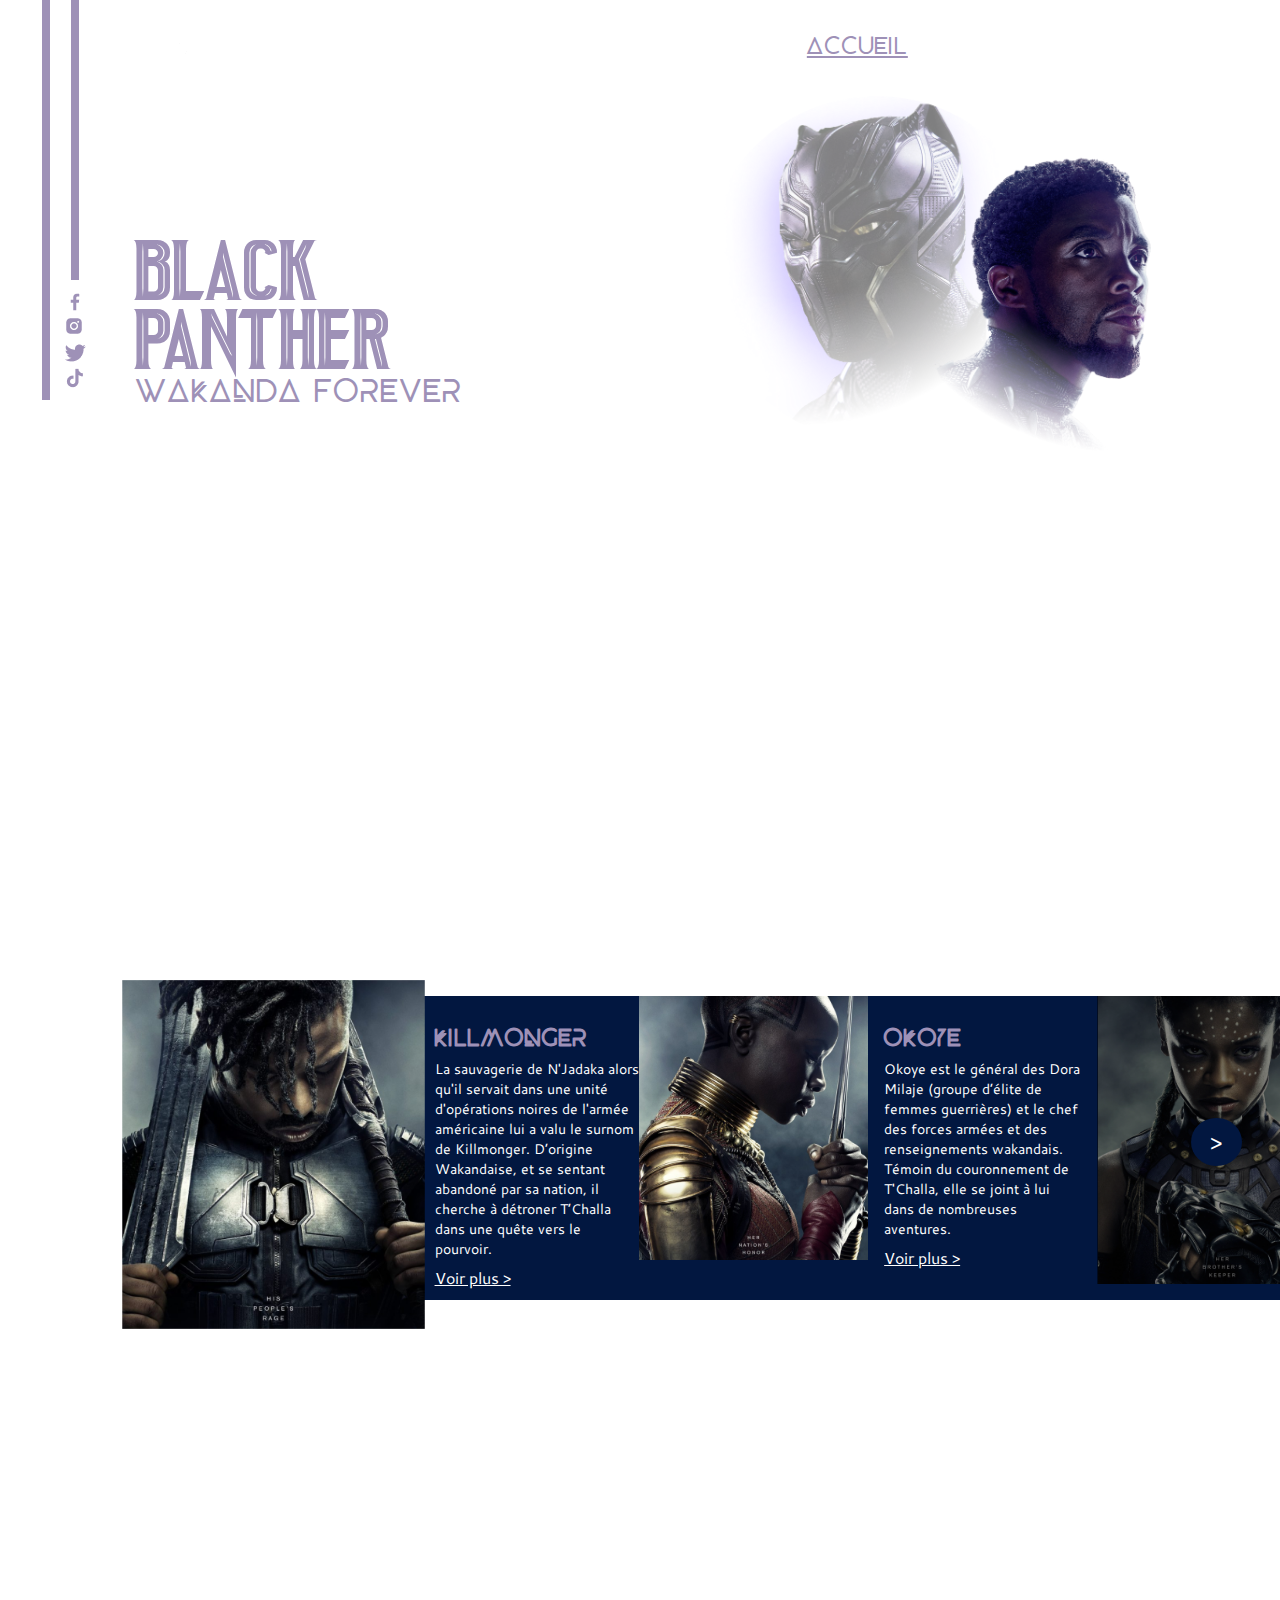
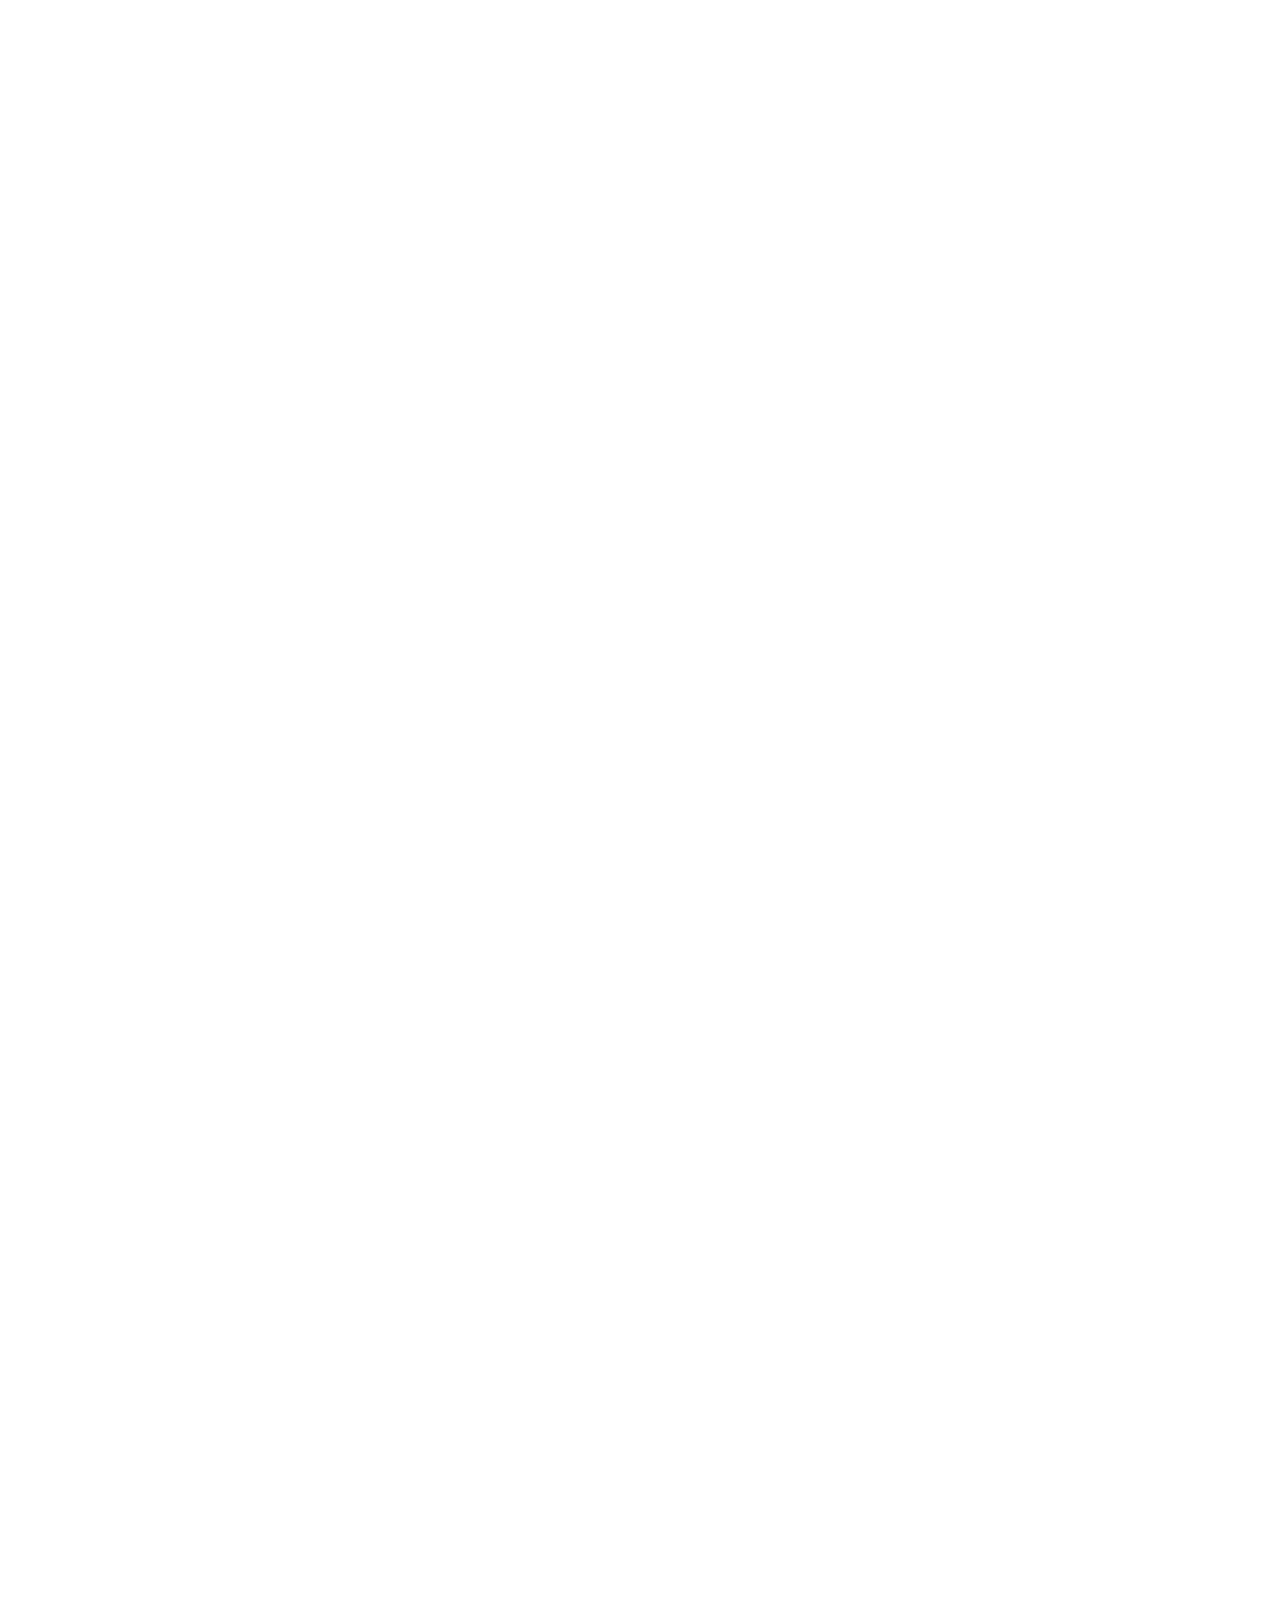
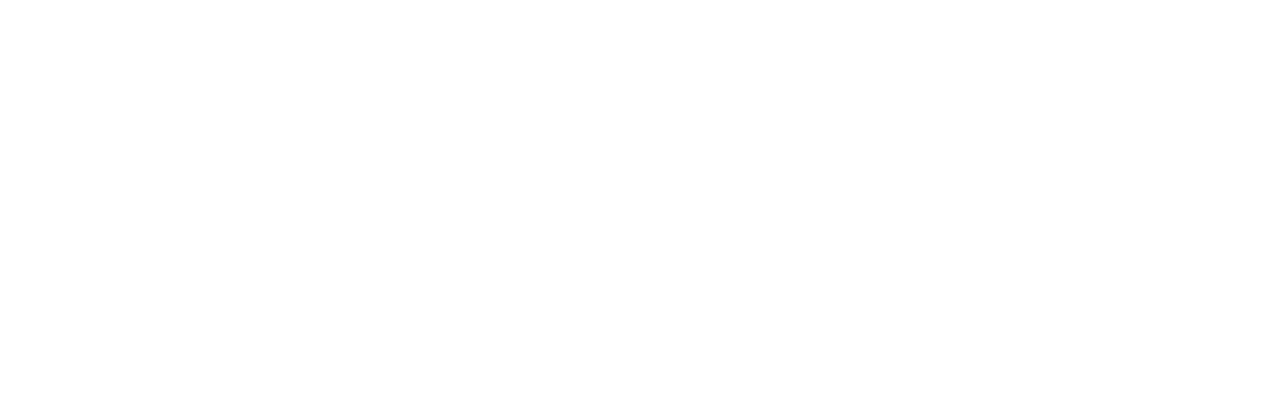
==== index.html @ 3876c9a0 "I have finished the slide hero no responsive" ====
<!DOCTYPE html>
<html lang="fr">
<head>
    <meta charset="UTF-8">
    <meta http-equiv="X-UA-Compatible" content="IE=edge">
    <meta name="viewport" content="width=device-width, initial-scale=1.0">
    <link rel="stylesheet" href="./Styles/index.css">
    <title>Black Phanther</title>
</head>
<body>
    <section class="hero-panther">
        <section class="hero-page">
            <aside class="icons">
                <div class="line-one"></div>
                <div class="line-two">
                    <div class="above"></div>
                    <div class="below">
                        <img src="./IllustrationLogosAcceuil/Logos/icon_facebook.png" alt="icon_facebook">
                        <img src="./IllustrationLogosAcceuil/Logos/icon_instagram.png" alt="icon_instagram">
                        <img src="./IllustrationLogosAcceuil/Logos/icon_twitter.png" alt="icon_twitter">
                        <img src="./IllustrationLogosAcceuil/Logos/icon_tiktok.png" alt="icon_tiktok">
                    </div>
                </div>
            </aside>
            <nav>
                <div class="logos">
                    <img src="./IllustrationLogosAcceuil/Logos/footer2.png" alt="logos">
                </div>
                <div class="liens">
                    <ul>
                        <li><h2><a href="#">Accueil</a></h2></li>
                        <li><h2><a href="#">Wakanda</a></h2></li>
                        <li><h2><a href="#">Enigme</a></h2></li>
                    </ul>
                </div>
            </nav>
            <section class="hero">
                <article>
                    <h1>BLACK PANTHER</h1>
                    <h2>WAKANDA FOREVER</h2>
                    <p>
                        En plus d'être un film qui fait la part belle aux héroïnes, Black Panther rend 
                        hommage aux cultures africaine et afro américaine. On y évoque le 
                        racisme, la colonisation et les violences contre les afro américains. 
                        Ce film marque tout une génération, c’est 100% africain et c’est parfait .
                    </p>
                    <a href="#">Voir plus ></a>
                </article>
                <div class="pic-hero">
                    <img src="./IllustrationLogosAcceuil/Illustration/Pantherhome1..png" alt="Panther">
                </div>
            </section>
        </section>
        <section class="slide-hero">
            <div class="wakanda-hero">
                <div class="one">
                    <img src="./IllustrationLogosAcceuil/Illustration/Pantherhome2.png" alt="Pantherhome2">
                </div>
                <div class="two">
                    <article>
                        <h2>KILLMONGER</h2>
                        <p>
                            La sauvagerie de N'Jadaka alors qu'il servait dans une 
                            unité d'opérations noires de l'armée américaine lui a 
                            valu le surnom de Killmonger. D’origine Wakandaise, 
                            et se sentant abandoné par sa nation, il cherche à 
                            détroner T’Challa dans une quête vers le pourvoir.
                        </p>
                        <a href="#">Voir plus ></a>
                    </article>
                </div>
                <div class="three">
                    <img src="./IllustrationLogosAcceuil/Illustration/Pantherhome3.png" alt="Pantherhome3">
                </div>
                <div class="four">
                    <article>
                        <h2>OKOYE</h2>
                        <p>
                            Okoye est le général des Dora Milaje (groupe d’élite 
                            de femmes guerrières) et le chef des forces armées et 
                            des renseignements wakandais. Témoin du 
                            couronnement de T'Challa, elle se joint à lui dans de 
                            nombreuses aventures.
                        </p>
                        <a href="#">Voir plus ></a>
                </div>
                <div class="five">
                    <img src="./IllustrationLogosAcceuil/Illustration/Pantherhome4.png" alt="Pantherhome4">
                </div>
            </div>
            <button type="button"> > </button>
        </section>
    </section>
</body>
</html>
---- Styles/index.css ----
@charset "UTF-8";
@import url("https://fonts.googleapis.com/css2?family=Cantarell&display=swap");
/*Les Codes couleurs*/
/*Les Fonts*/
/*l' ajout des fonts télécharger*/
@font-face {
  font-family: Panthera;
  src: url(../IllustrationLogosAcceuil/Fonts/PantheraRegular-MVZ9J.ttf);
  font-weight: 400;
}
@font-face {
  font-family: BEYNO;
  src: url(../IllustrationLogosAcceuil/Fonts/BEYNO.otf);
  font-weight: 400;
}
@font-face {
  font-family: Wakanda;
  src: url(../IllustrationLogosAcceuil/Fonts/WakandaForever-Regular.ttf);
  font-weight: 400;
}
/*Les codes en géneral*/
* {
  box-sizing: border-box;
  margin: 0;
  padding: 0;
}

.hero-panther {
  width: 100%;
  height: 400vh;
  background: url(../IllustrationLogosAcceuil/Logos/arrière_plan.png) no-repeat center center/cover;
}

.hero-page {
  position: relative;
}

/*aside styles*/
.hero-page .icons {
  width: 100px;
  height: 400px;
  display: flex;
  justify-content: flex-end;
  position: fixed;
  top: 0%;
  left: 0%;
}

.hero-page .icons .line-one {
  width: 8px;
  height: inherit;
  background-color: #9E91B7;
}

.hero-page .icons .line-two {
  width: 50px;
  height: inherit;
  display: flex;
  flex-direction: column;
  justify-content: center;
  align-items: center;
}

.hero-page .icons .line-two .above {
  height: 280px;
  width: 8px;
  background-color: #9E91B7;
}

.hero-page .icons .line-two .below {
  height: 120px;
  display: flex;
  flex-direction: column;
  justify-content: center;
}

.hero-page .icons .line-two .below img {
  margin: 0.1em 0;
}

/*nav styles*/
nav {
  display: flex;
  width: 100%;
  height: 6rem;
  justify-content: space-between;
}

nav .logos {
  width: 12%;
  height: inherit;
  margin: 0 140px;
  display: flex;
  place-items: center;
}

nav .liens {
  width: 30%;
  height: inherit;
  margin: 0 100px;
}

nav .liens ul {
  display: flex;
  align-items: center;
  justify-content: space-around;
  list-style: none;
  width: 100%;
  height: inherit;
}

nav .liens ul li:nth-child(1) h2 a {
  text-decoration: underline;
  color: #9E91B7;
}

nav .liens ul li h2 {
  font-family: BEYNO;
  font-size: 24px;
  font-weight: 400;
}

nav .liens ul li h2 a {
  text-decoration: none;
  color: #FFFFFF;
}

/*Hero styles*/
.hero {
  width: 100%;
  height: 100vh;
  display: grid;
  grid-template-columns: 55% 45%;
}

.hero article {
  padding: 9em 8.5em;
}

.hero article h1 {
  color: #9E91B7;
  font-family: Panthera;
  font-weight: 400;
  font-size: 60px;
}

.hero article h2 {
  color: #9E91B7;
  font-family: BEYNO;
  font-weight: 400;
  font-size: 32px;
}

.hero article p {
  color: #FFFFFF;
  font-family: "Cantarell", sans-serif;
  font-weight: 400;
  font-size: 16px;
  margin: 1.2em 0;
}

.hero article a {
  color: #FFFFFF;
  font-family: "Cantarell", sans-serif;
  font-weight: 400;
  font-size: 16px;
}

.hero .pic-hero img {
  max-inline-size: 100%;
  block-size: auto;
}

/*Slide styles*/
.slide-hero {
  width: 100%;
  height: 19rem;
  padding-left: 8.5em;
  position: relative;
}

.slide-hero button {
  width: 2.1em;
  height: 2em;
  z-index: 99;
  position: absolute;
  border-radius: 50%;
  border: none;
  background-color: #021740;
  color: #FFFFFF;
  font-family: "Cantarell", sans-serif;
  font-size: 24px;
  cursor: pointer;
  top: 40%;
  right: 3%;
}

.slide-hero .wakanda-hero {
  width: 100%;
  height: inherit;
  display: grid;
  grid-template-columns: 24% 20% 20% 20% 16%;
  background-color: #021740;
}

.slide-hero .wakanda-hero .one {
  width: 100%;
  height: inherit;
}

.slide-hero .wakanda-hero .one img {
  max-inline-size: 100%;
  block-size: auto;
  transform: scale(1.1);
}

.slide-hero .wakanda-hero .two {
  width: 100%;
  height: inherit;
}

.slide-hero .wakanda-hero .two article {
  padding-left: 1.5em;
  padding-top: 2em;
}

.slide-hero .wakanda-hero .two article h2 {
  color: #9E91B7;
  font-family: BEYNO;
}

.slide-hero .wakanda-hero .two article p {
  color: #FFFFFF;
  font-family: "Cantarell", sans-serif;
  font-size: 14px;
  margin: 0.5em 0;
}

.slide-hero .wakanda-hero .two article a {
  color: #FFFFFF;
  font-family: "Cantarell", sans-serif;
}

.slide-hero .wakanda-hero .three {
  width: 100%;
  height: inherit;
}

.slide-hero .wakanda-hero .three img {
  max-inline-size: 100%;
  block-size: auto;
}

.slide-hero .wakanda-hero .four {
  width: 100%;
  height: inherit;
}

.slide-hero .wakanda-hero .four article {
  padding: 2em 1em;
}

.slide-hero .wakanda-hero .four article h2 {
  color: #9E91B7;
  font-family: BEYNO;
}

.slide-hero .wakanda-hero .four article p {
  color: #FFFFFF;
  font-family: "Cantarell", sans-serif;
  font-size: 14px;
  margin: 0.5em 0;
}

.slide-hero .wakanda-hero .four article a {
  color: #FFFFFF;
  font-family: "Cantarell", sans-serif;
}

.slide-hero .wakanda-hero .five {
  width: 100%;
  height: inherit;
}

.slide-hero .wakanda-hero .five img {
  max-inline-size: 100%;
  block-size: auto;
}

/*responsive*/
@media screen and (max-width: 768px) {
  nav {
    flex-direction: column;
    height: 28rem;
    justify-content: center;
    align-items: center;
  }
  nav .logos {
    margin: 0;
  }
  nav .liens {
    margin: 0;
  }
  nav .liens ul {
    flex-direction: column;
    height: 12rem;
  }
  .hero {
    display: flex;
    flex-direction: column-reverse;
    height: 130vh;
  }
  .hero-panther {
    height: 400vh;
  }
  .hero article {
    padding: 6em;
  }
  .hero article h1 {
    font-size: 32px;
  }
  .hero article h2 {
    font-size: 24px;
  }
  .hero article p {
    font-size: 14px;
  }
  .hero article a {
    font-size: 14px;
  }
}

/*# sourceMappingURL=index.css.map */
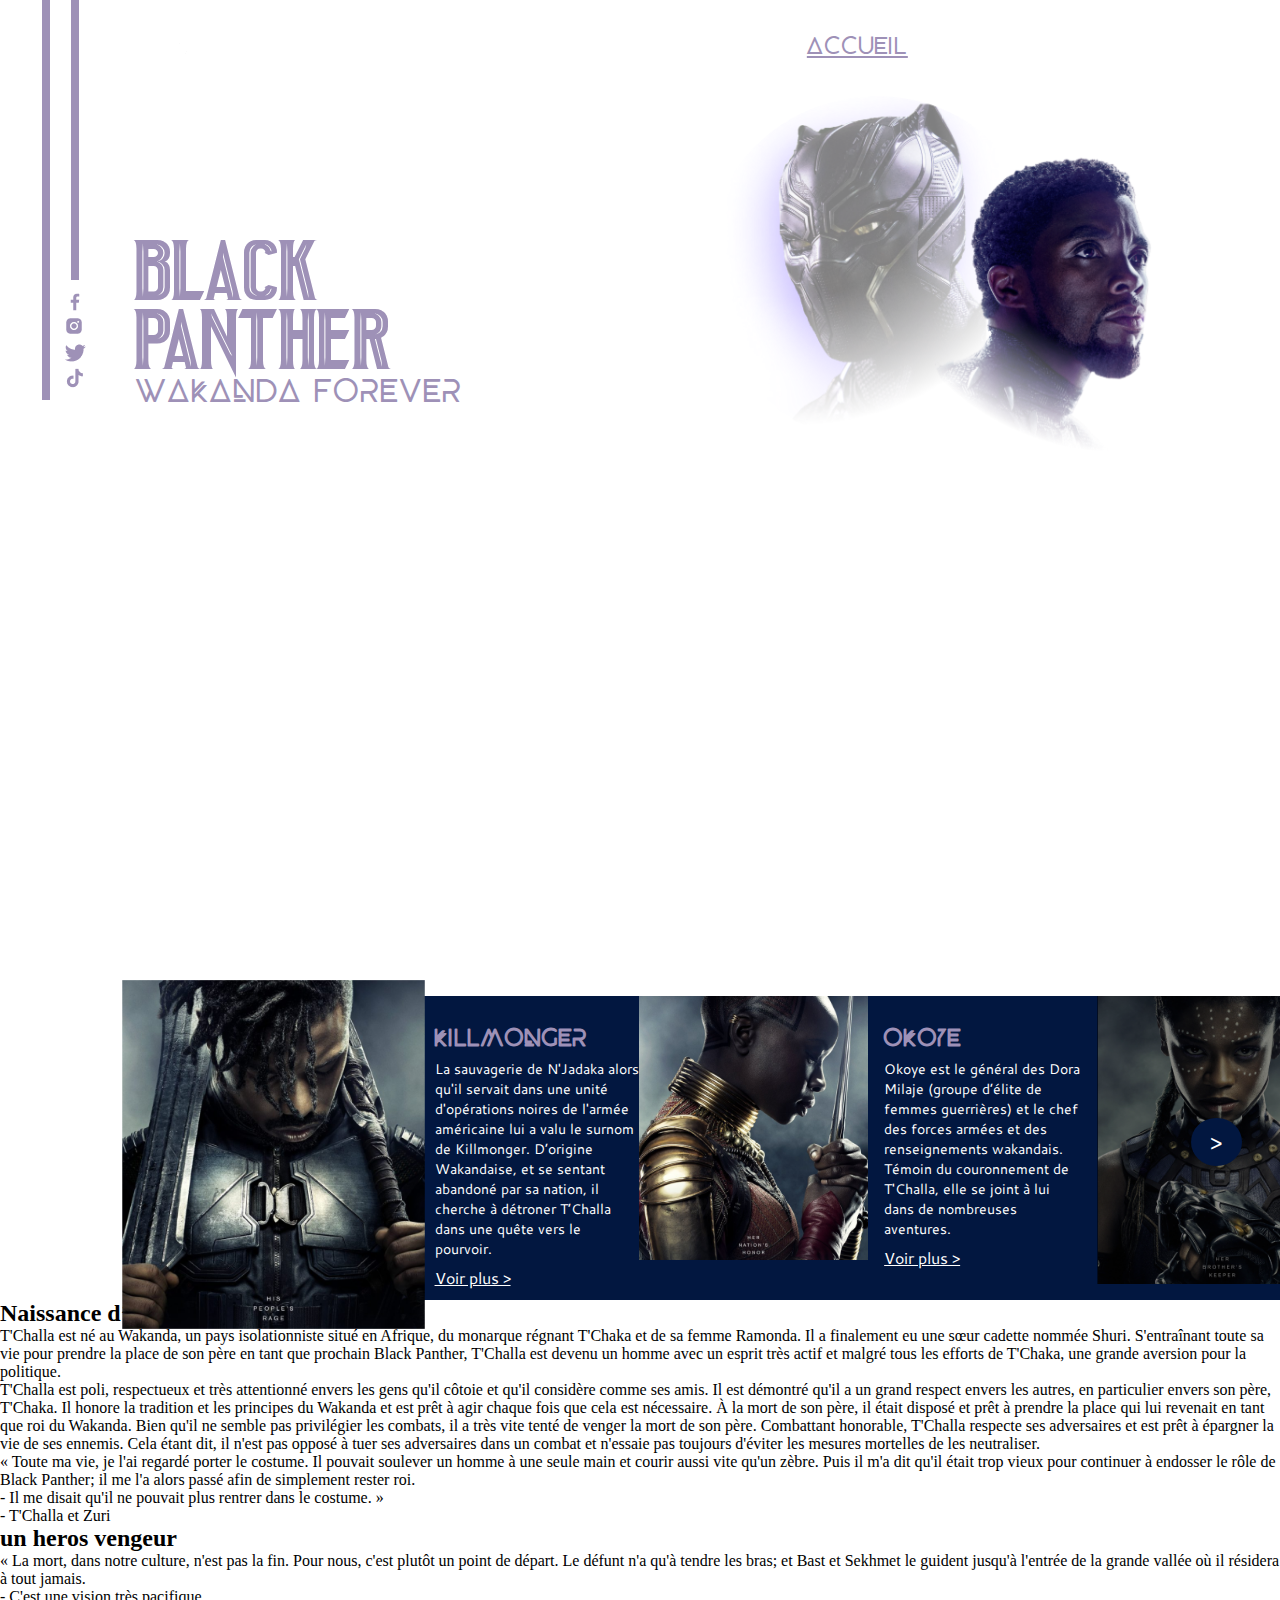
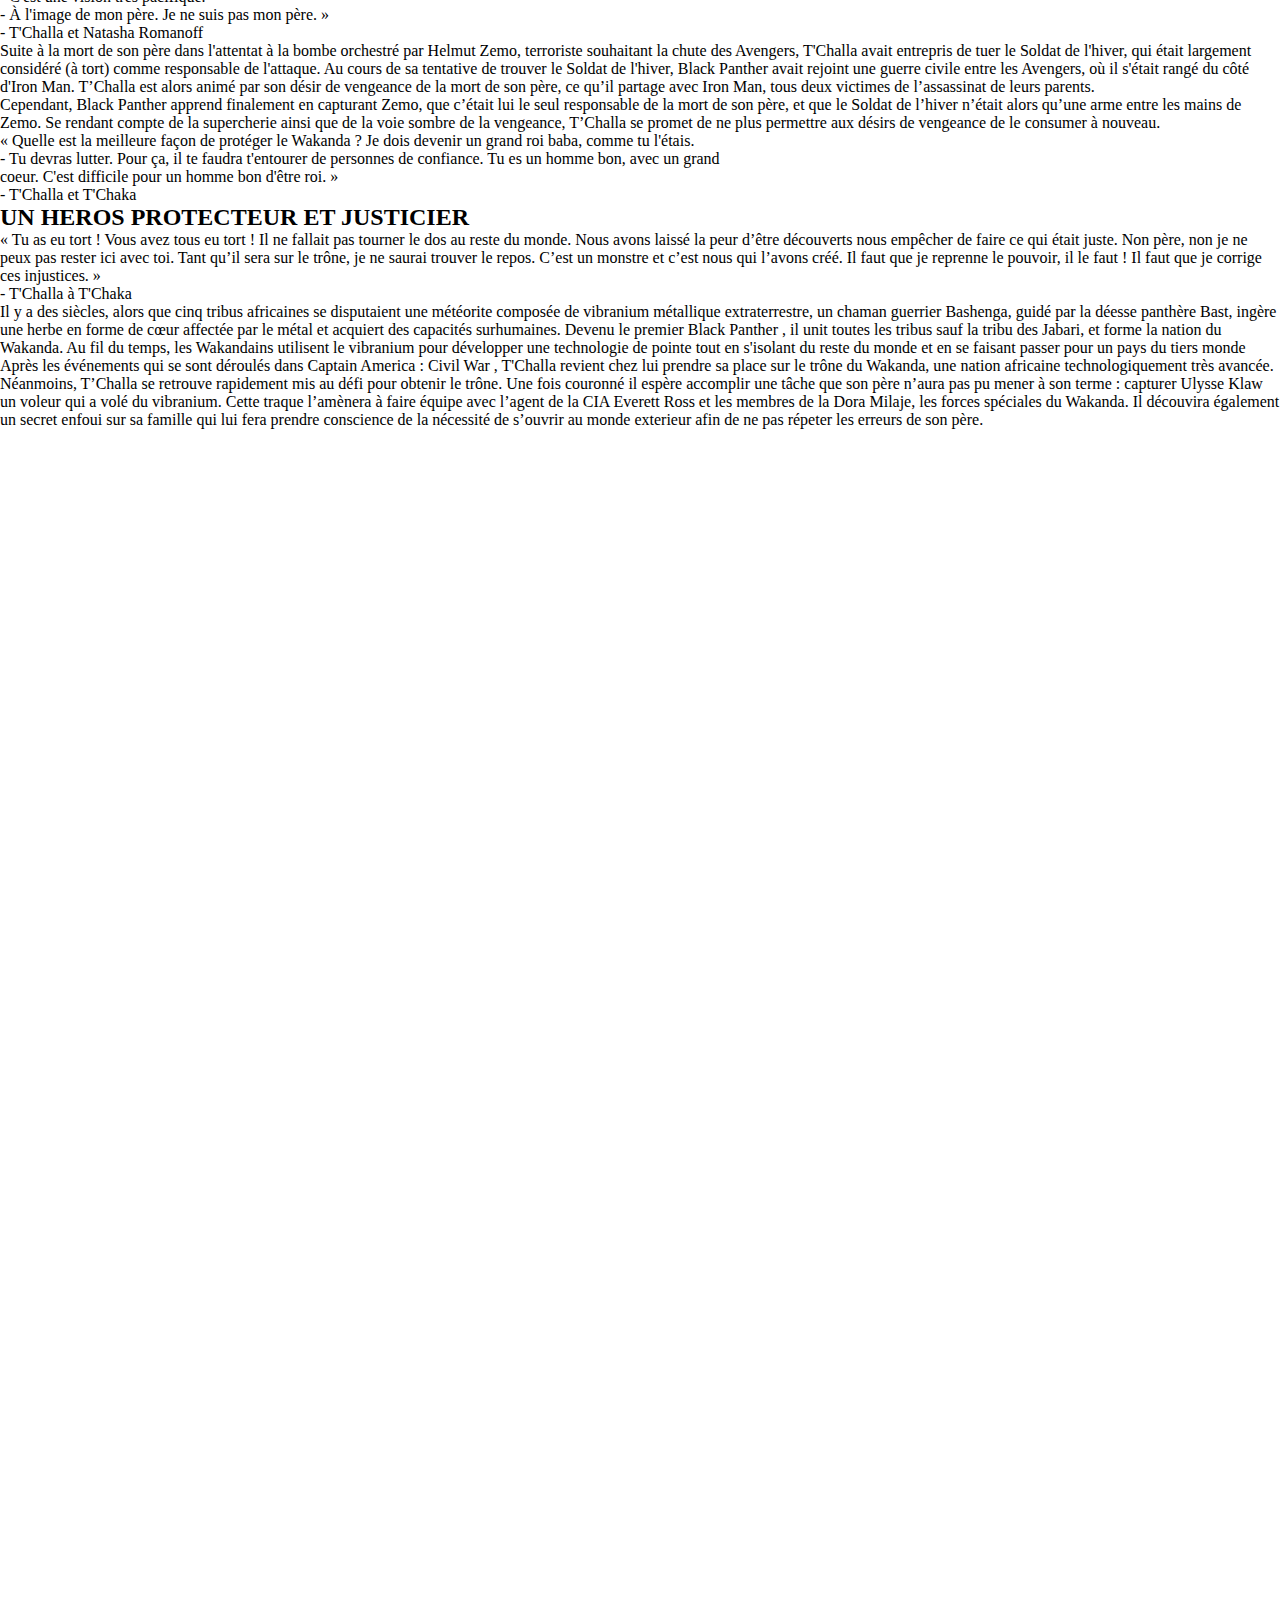
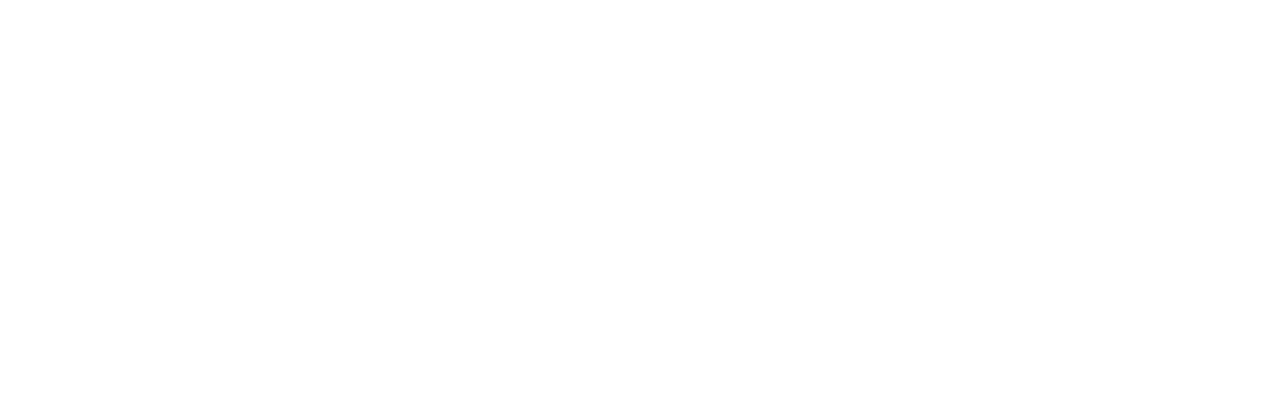
==== commit 26db03d5: "I adding more description" ====
--- a/index.html
+++ b/index.html
@@ -90,6 +90,80 @@
             </div>
             <button type="button"> > </button>
         </section>
+        <section class="descriptions">
+            <section class="more-desc">
+                <article class="art-one">
+                    <h2>Naissance d’un prince</h2>
+                    <p>
+                        T'Challa est né au Wakanda, un pays isolationniste situé en Afrique, du monarque régnant T'Chaka et de sa femme 
+                        Ramonda. Il a finalement eu une sœur cadette nommée Shuri. S'entraînant toute sa vie pour prendre la place de son père 
+                        en tant que prochain Black Panther, T'Challa est devenu un homme avec un esprit très actif et malgré tous les efforts de 
+                        T'Chaka, une grande aversion pour la politique.
+                    </p>
+                    <p>
+                        T'Challa est poli, respectueux et très attentionné envers les gens qu'il côtoie et qu'il considère comme ses amis. Il est 
+                        démontré qu'il a un grand respect envers les autres, en particulier envers son père, T'Chaka. Il honore la tradition et les 
+                        principes du Wakanda et est prêt à agir chaque fois que cela est nécessaire. À la mort de son père, il était disposé et prêt à 
+                        prendre la place qui lui revenait en tant que roi du Wakanda. Bien qu'il ne semble pas privilégier les combats, il a très vite 
+                        tenté de venger la mort de son père. Combattant honorable, T'Challa respecte ses adversaires et est prêt à épargner la vie 
+                        de ses ennemis. Cela étant dit, il n'est pas opposé à tuer ses adversaires dans un combat et n'essaie pas toujours d'éviter les 
+                        mesures mortelles de les neutraliser.
+                    </p>
+                    <p>« Toute ma vie, je l'ai regardé porter le costume. Il pouvait soulever un homme à une seule main et courir aussi vite 
+                        qu'un zèbre. Puis il m'a dit qu'il était trop vieux pour continuer à endosser le rôle de Black Panther; il me l'a alors 
+                        passé afin de simplement rester roi.<br> - Il me disait qu'il ne pouvait plus rentrer dans le costume. » <br> - T'Challa et Zuri</p>
+                </article>
+                <article class="art-two">
+                    <h2>un heros vengeur</h2>
+                    <p>
+                        « La mort, dans notre culture, n'est pas la fin. Pour nous, c'est plutôt un point de départ. Le défunt n'a qu'à tendre les 
+                        bras; et Bast et Sekhmet le guident jusqu'à l'entrée de la grande vallée où il résidera à tout jamais. <br> - C'est une vision très pacifique. <br> - À l'image de mon père. Je ne suis pas mon père. » <br> - T'Challa et Natasha Romanoff
+                    </p>
+                    <p>
+                        Suite à la mort de son père dans l'attentat à la bombe orchestré par Helmut Zemo, terroriste souhaitant la chute des 
+                        Avengers, T'Challa avait entrepris de tuer le Soldat de l'hiver, qui était largement considéré (à tort) comme responsable de 
+                        l'attaque. Au cours de sa tentative de trouver le Soldat de l'hiver, Black Panther avait rejoint une guerre civile entre les 
+                        Avengers, où il s'était rangé du côté d'Iron Man. T’Challa est alors animé par son désir de vengeance de la mort de son père, 
+                        ce qu’il partage avec Iron Man, tous deux victimes de l’assassinat de leurs parents.
+                    </p>
+                    <p>
+                        Cependant, Black Panther apprend finalement en capturant Zemo, que c’était lui le seul responsable de la mort de son 
+                        père, et que le Soldat de l’hiver n’était alors qu’une arme entre les mains de Zemo. Se rendant compte de la supercherie 
+                        ainsi que de la voie sombre de la vengeance, T’Challa se promet de ne plus permettre aux désirs de vengeance de le 
+                        consumer à nouveau.
+                    </p>
+                    <p>
+                        « Quelle est la meilleure façon de protéger le Wakanda ? Je dois devenir un grand roi baba, comme tu l'étais. <br>- Tu devras lutter. Pour ça, il te faudra t'entourer de personnes de confiance. Tu es un homme bon, avec un grand <br> coeur. C'est difficile pour un homme bon d'être roi. » <br> - T'Challa et T'Chaka
+                    </p>
+                </article>
+                <article class="art-three">
+                    <h2>UN HEROS PROTECTEUR ET JUSTICIER</h2>
+                    <p>
+                        « Tu as eu tort ! Vous avez tous eu tort ! Il ne fallait pas tourner le dos au reste du monde. Nous avons laissé la peur 
+                        d’être découverts nous empêcher de faire ce qui était juste. Non père, non je ne peux pas rester ici avec toi. Tant qu’il 
+                        sera sur le trône, je ne saurai trouver le repos. C’est un monstre et c’est nous qui l’avons créé. Il faut que je reprenne 
+                        le pouvoir, il le faut ! Il faut que je corrige ces injustices. » <br> - T'Challa à T'Chaka
+                    </p>
+                    <p>
+                        Il y a des siècles, alors que cinq tribus africaines se disputaient une météorite composée de vibranium métallique 
+                        extraterrestre, un chaman guerrier Bashenga, guidé par la déesse panthère Bast, ingère une herbe en forme de cœur 
+                        affectée par le métal et acquiert des capacités surhumaines. Devenu le premier Black Panther , il unit toutes les tribus sauf 
+                        la tribu des Jabari, et forme la nation du Wakanda. Au fil du temps, les Wakandains utilisent le vibranium pour développer 
+                        une technologie de pointe tout en s'isolant du reste du monde et en se faisant passer pour un pays du tiers monde
+                    </p>
+                    <p>
+                        Après les événements qui se sont déroulés dans Captain America : Civil War , T'Challa revient chez lui prendre sa place sur 
+                        le trône du Wakanda, une nation africaine technologiquement très avancée. Néanmoins, T’Challa se retrouve rapidement 
+                        mis au défi pour obtenir le trône. Une fois couronné il espère accomplir une tâche que son père n’aura pas pu mener à son 
+                        terme : capturer Ulysse Klaw un voleur qui a volé du vibranium. Cette traque l’amènera à faire équipe avec l’agent de la CIA 
+                        Everett Ross et les membres de la Dora Milaje, les forces spéciales du Wakanda. Il découvira également un secret enfoui 
+                        sur sa famille qui lui fera prendre conscience de la nécessité de s’ouvrir au monde exterieur afin de ne pas répeter les 
+                        erreurs de son père.
+                    </p>
+                </article>
+            </section>
+            <section class="desc-hero"></section>
+        </section>
     </section>
 </body>
 </html>--- a/Styles/index.css
+++ b/Styles/index.css
@@ -166,6 +166,10 @@
   font-size: 16px;
 }
 
+.hero .pic-hero {
+  z-index: 1;
+}
+
 .hero .pic-hero img {
   max-inline-size: 100%;
   block-size: auto;
@@ -311,7 +315,7 @@
     height: 130vh;
   }
   .hero-panther {
-    height: 400vh;
+    height: 600vh;
   }
   .hero article {
     padding: 6em;
@@ -328,6 +332,44 @@
   .hero article a {
     font-size: 14px;
   }
+  .slide-hero {
+    padding-left: 0;
+    height: 100rem;
+  }
+  .slide-hero .wakanda-hero {
+    display: flex;
+    flex-direction: column;
+  }
+  .slide-hero .wakanda-hero .one {
+    display: flex;
+    justify-content: center;
+  }
+  .slide-hero .wakanda-hero .one img {
+    transform: scale(1);
+  }
+  .slide-hero .wakanda-hero .two article {
+    padding-left: 0;
+    padding-top: 0;
+  }
+  .slide-hero .wakanda-hero .two {
+    padding: 1.5em;
+  }
+  .slide-hero .wakanda-hero .three {
+    padding: 0 1.5em;
+  }
+  .slide-hero .wakanda-hero .four {
+    padding: 1.5em;
+  }
+  .slide-hero .wakanda-hero .four article {
+    padding: 0;
+  }
+  .slide-hero .wakanda-hero .five {
+    padding: 0 1.5em;
+  }
+  .slide-hero button {
+    top: 88%;
+    right: 54%;
+  }
 }
 
 /*# sourceMappingURL=index.css.map */
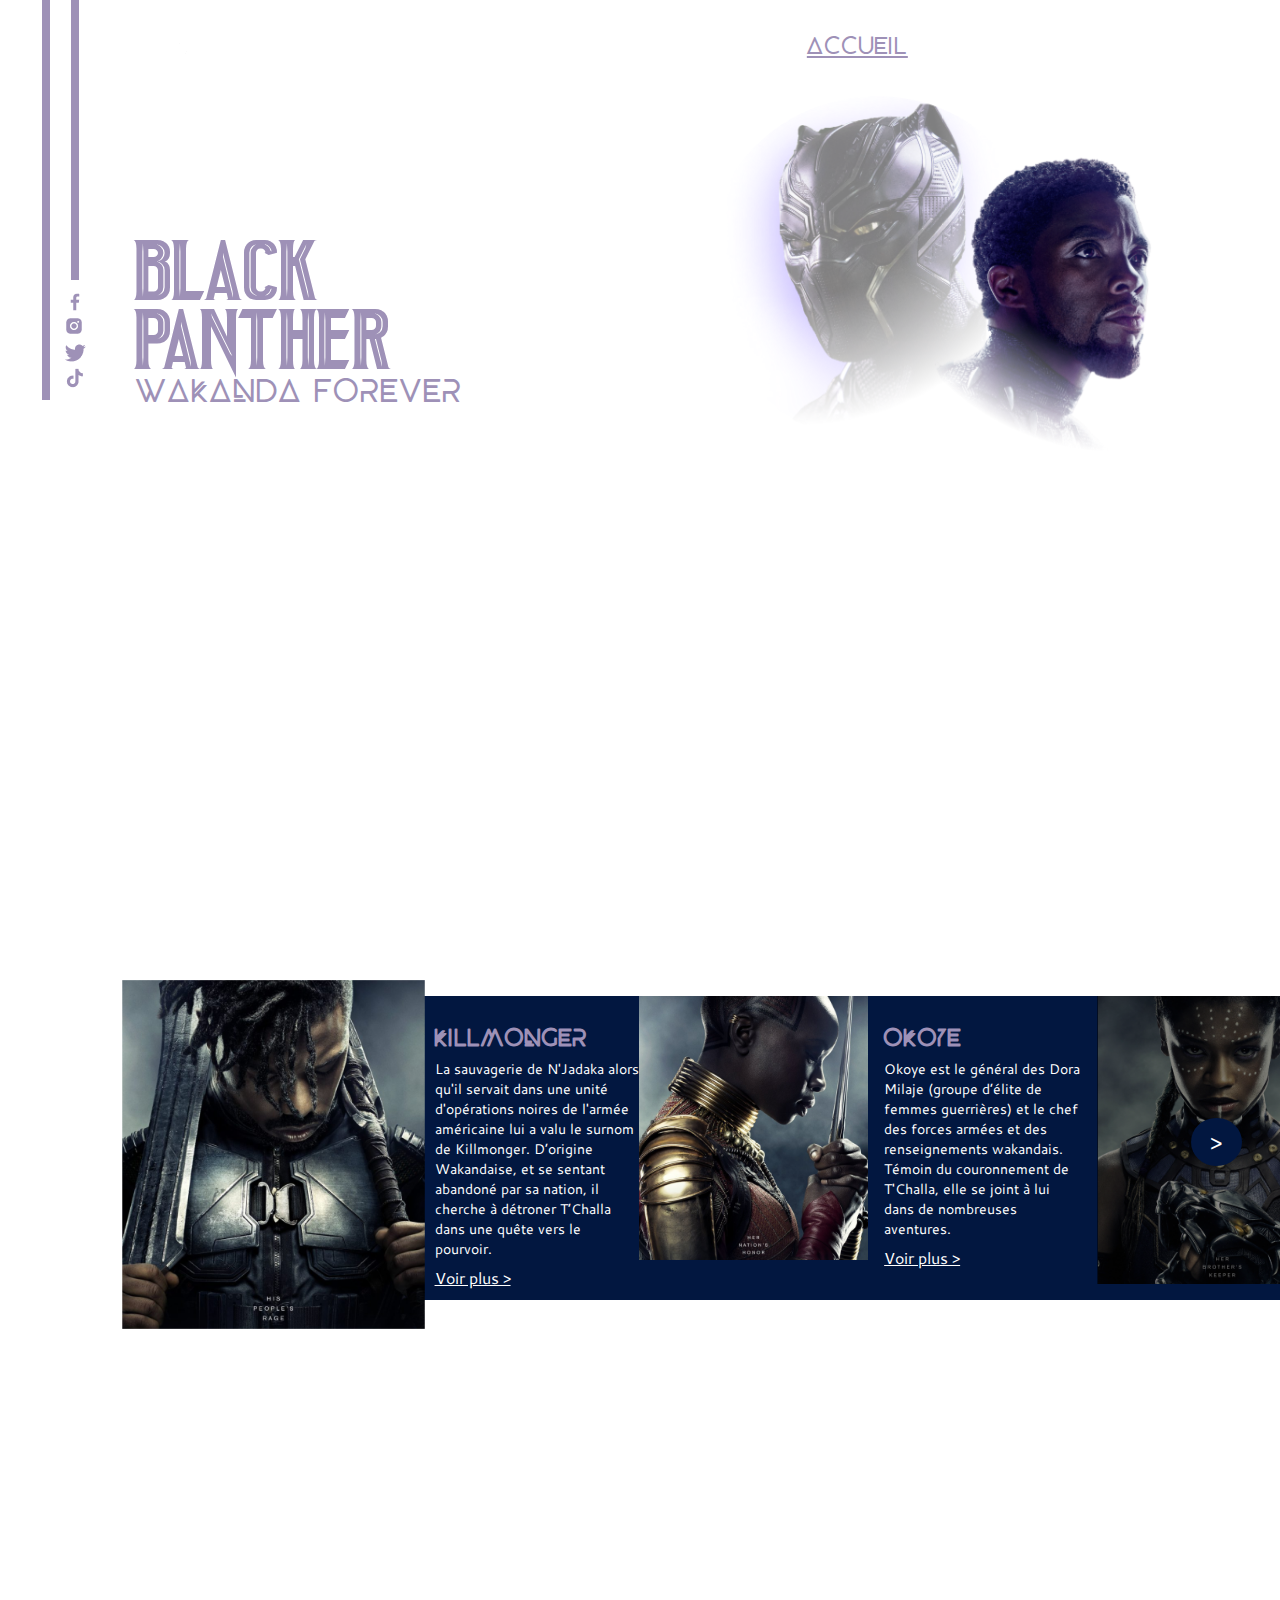
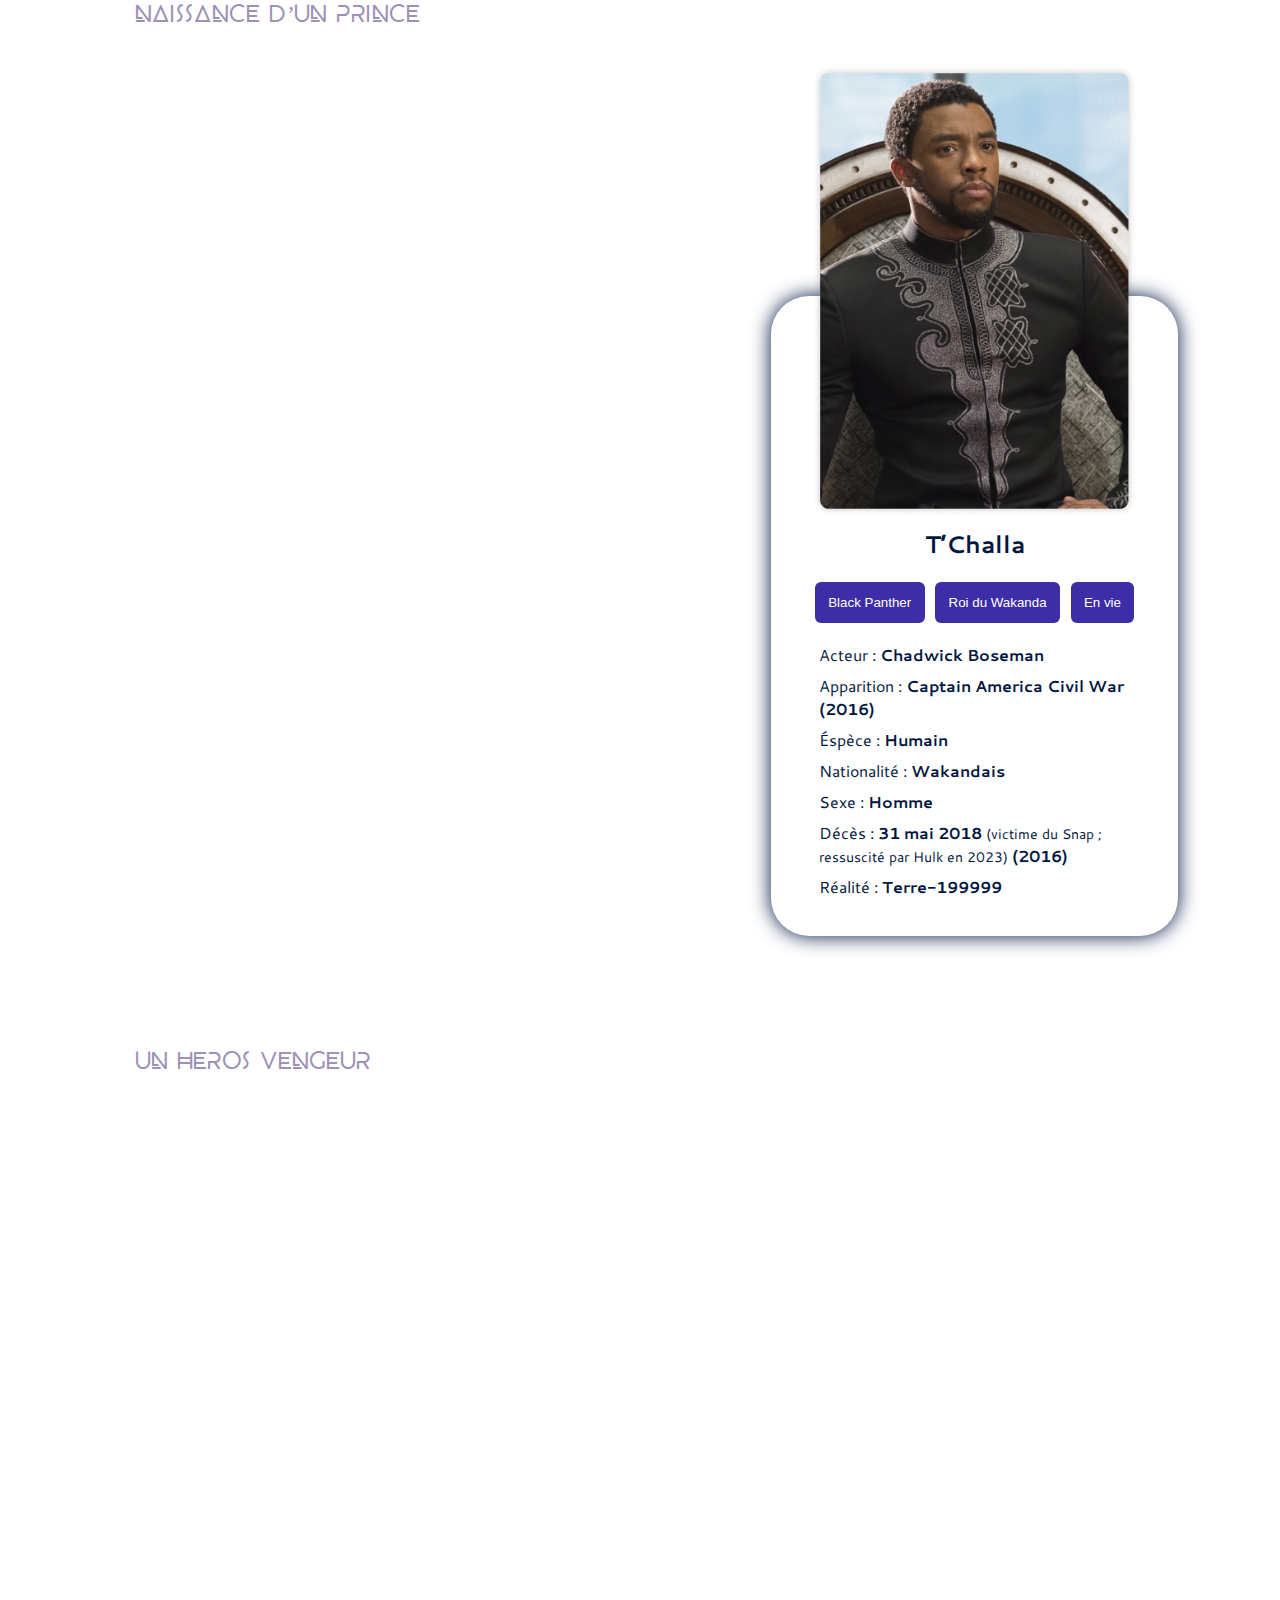
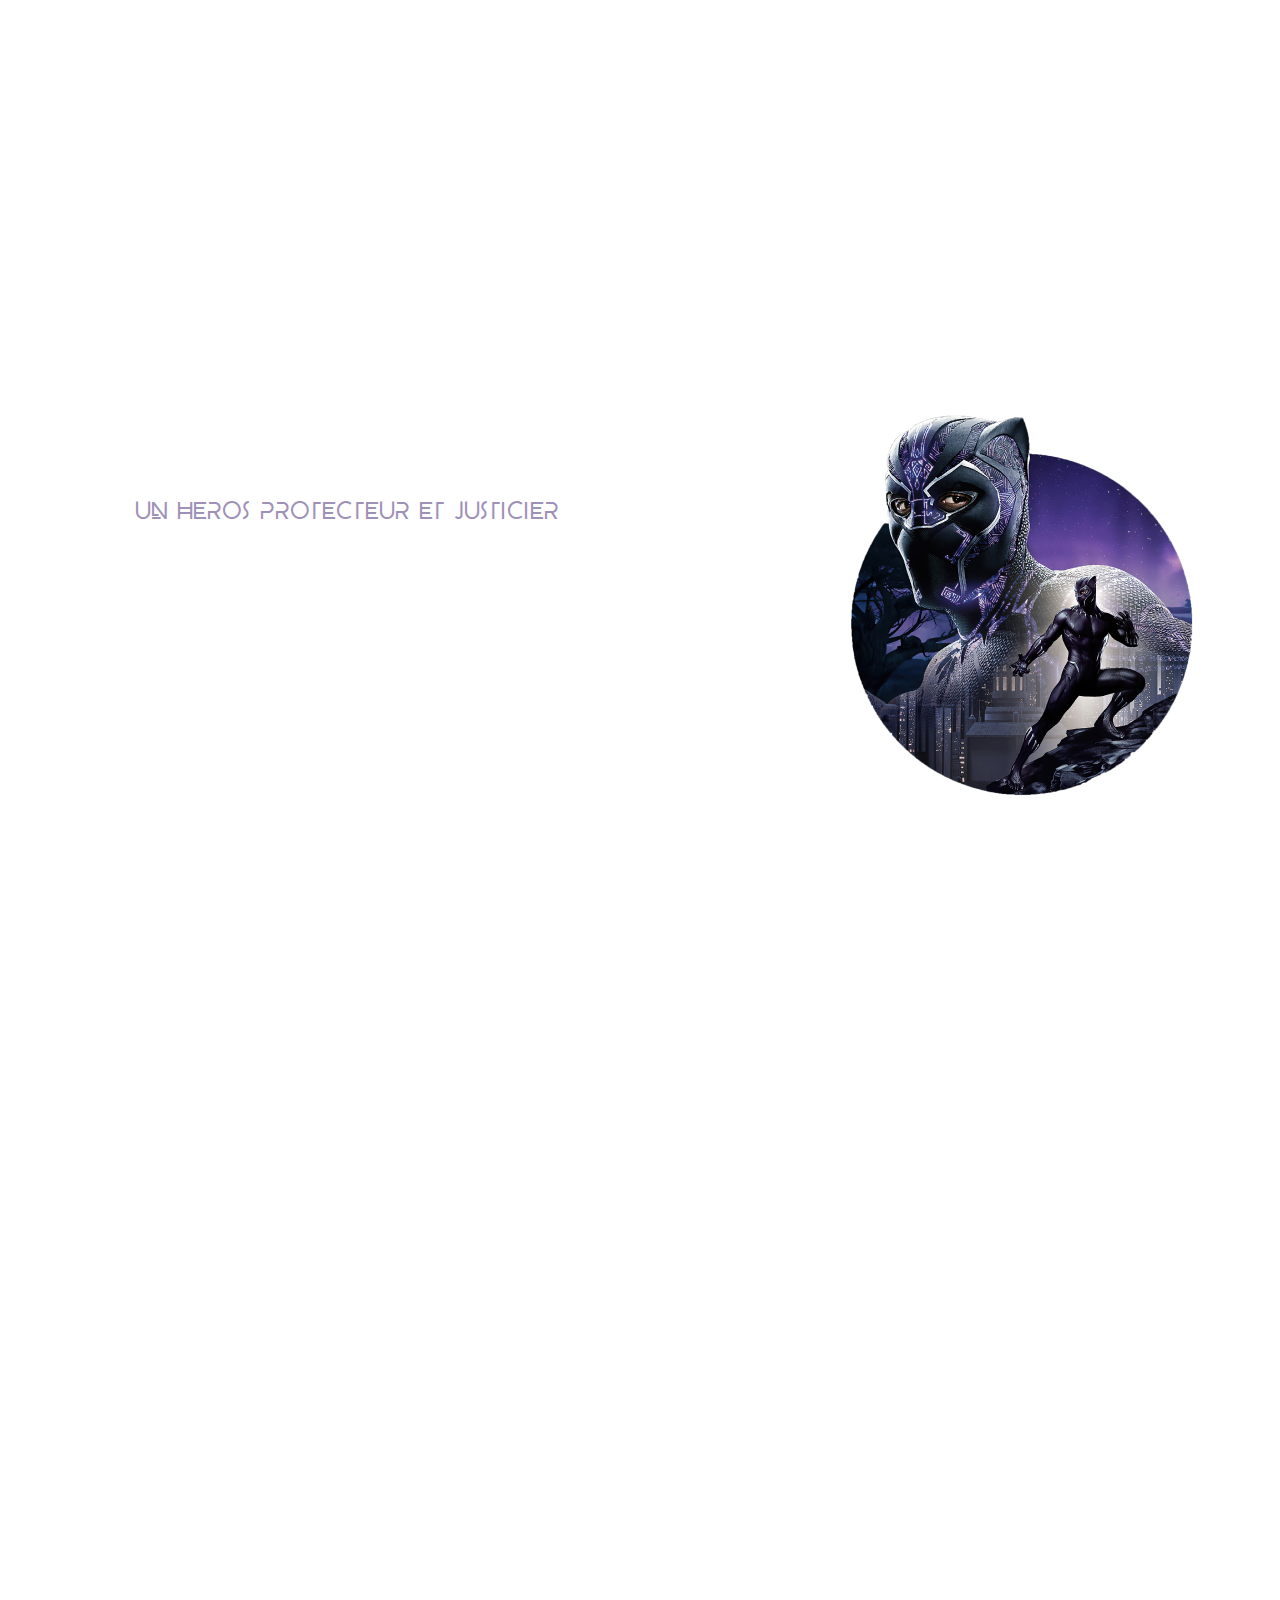
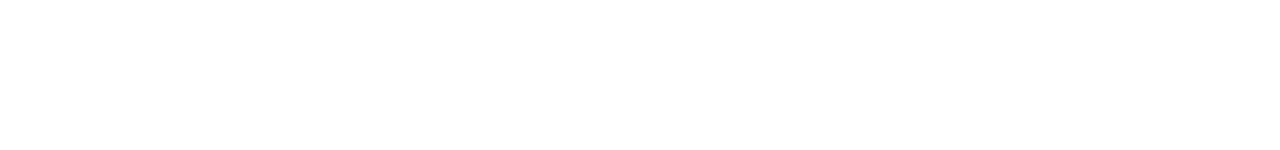
==== commit f5de6fd8: "I have finish the responsive phone in the page of description" ====
--- a/index.html
+++ b/index.html
@@ -162,7 +162,53 @@
                     </p>
                 </article>
             </section>
-            <section class="desc-hero"></section>
+            <section class="desc-hero">
+                <div class="prince">
+                    <div class="desc-prince">
+                        <div class="pic-prince">
+                            <img src="./IllustrationLogosAcceuil/Illustration/Pantherhome5.png" alt="Pantherhome5">
+                        </div>
+                        <div class="who-prince">
+                            <article>
+                                <h2>T’Challa</h2>
+                                <div class="contenus-boutons">
+                                    <button type="button">Black Panther</button>
+                                    <button type="button">Roi du Wakanda</button>
+                                    <button type="button">En vie</button>
+                                </div>
+                                <ul>
+                                    <li>
+                                        <p>Acteur : <span>Chadwick Boseman</span></p>
+                                    </li>
+                                    <li>
+                                        <p>Apparition : <span>Captain America Civil War (2016)</span></p>
+                                    </li>
+                                    <li>
+                                        <p>Éspèce : <span>Humain</span></p>
+                                    </li>
+                                    <li>
+                                        <p>Nationalité : <span>Wakandais</span></p>
+                                    </li>
+                                    <li>
+                                        <p>Sexe : <span>Homme</span></p>
+                                    </li>
+                                    <li>
+                                        <p>Décès : <span>31 mai 2018</span> <span class="tiny"> (victime du Snap ; ressuscité par Hulk  en 2023) </span> <span>(2016)</span></p>
+                                    </li>
+                                    <li>
+                                        <p>Réalité : <span>Terre-199999</span></p>
+                                    </li>
+                                </ul>
+                            </article>
+                        </div>
+                    </div>
+                </div>
+                <div class="prince-panther">
+                    <div>
+                        <img src="./IllustrationLogosAcceuil/Illustration/Pantherhome6.png" alt="Pantherhome6">
+                    </div>
+                </div>
+            </section>
         </section>
     </section>
 </body>
--- a/Styles/index.css
+++ b/Styles/index.css
@@ -27,7 +27,7 @@
 
 .hero-panther {
   width: 100%;
-  height: 400vh;
+  height: 550vh;
   background: url(../IllustrationLogosAcceuil/Logos/arrière_plan.png) no-repeat center center/cover;
 }
 
@@ -291,6 +291,176 @@
   block-size: auto;
 }
 
+/*Styles Descriptions*/
+.descriptions {
+  width: 100%;
+  height: 350vh;
+  display: flex;
+}
+
+.descriptions .more-desc {
+  display: grid;
+  grid-template-rows: 28rem 28rem 28rem;
+  align-content: space-around;
+}
+
+.descriptions .more-desc .art-one {
+  padding-left: 8.5em;
+  padding-right: 4em;
+}
+
+.descriptions .more-desc .art-one h2 {
+  color: #9E91B7;
+  font-weight: 400;
+  font-family: BEYNO;
+  font-size: 24px;
+}
+
+.descriptions .more-desc .art-one p {
+  color: #FFFFFF;
+  font-family: "Cantarell", sans-serif;
+  font-size: 16px;
+  font-weight: 400;
+  margin: 1.2em 0;
+}
+
+.descriptions .more-desc .art-two {
+  padding-left: 8.5em;
+  padding-right: 4em;
+}
+
+.descriptions .more-desc .art-two h2 {
+  color: #9E91B7;
+  font-weight: 400;
+  font-family: BEYNO;
+  font-size: 24px;
+}
+
+.descriptions .more-desc .art-two p {
+  color: #FFFFFF;
+  font-family: "Cantarell", sans-serif;
+  font-size: 16px;
+  font-weight: 400;
+  margin: 1.2em 0;
+}
+
+.descriptions .more-desc .art-three {
+  padding-left: 8.5em;
+  padding-right: 4em;
+}
+
+.descriptions .more-desc .art-three h2 {
+  color: #9E91B7;
+  font-weight: 400;
+  font-family: BEYNO;
+  font-size: 24px;
+}
+
+.descriptions .more-desc .art-three p {
+  color: #FFFFFF;
+  font-family: "Cantarell", sans-serif;
+  font-size: 16px;
+  font-weight: 400;
+  margin: 1.2em 0;
+}
+
+.descriptions .desc-hero {
+  display: grid;
+  grid-template-rows: 50% 50%;
+}
+
+.descriptions .desc-hero .prince {
+  display: grid;
+  align-items: center;
+}
+
+.descriptions .desc-hero .prince .desc-prince {
+  position: relative;
+  width: 80%;
+  height: 40rem;
+  background-color: #FFFFFF;
+  border-radius: 38px;
+  box-shadow: 0px 0px 20px #021740;
+  display: flex;
+  align-items: center;
+  margin-top: 16em;
+}
+
+.descriptions .desc-hero .prince .desc-prince .pic-prince {
+  width: 80%;
+  position: absolute;
+  top: -36%;
+  left: 10%;
+}
+
+.descriptions .desc-hero .prince .desc-prince .pic-prince img {
+  max-inline-size: 100%;
+  block-size: auto;
+}
+
+.descriptions .desc-hero .prince .desc-prince .who-prince {
+  margin-top: 12em;
+}
+
+.descriptions .desc-hero .prince .desc-prince .who-prince article h2 {
+  font-family: "Cantarell", sans-serif;
+  font-size: 24px;
+  color: #021740;
+  text-align: center;
+  margin: 0.4em 0;
+}
+
+.descriptions .desc-hero .prince .desc-prince .who-prince article .contenus-boutons {
+  display: flex;
+  align-items: center;
+  justify-content: center;
+  height: 4rem;
+}
+
+.descriptions .desc-hero .prince .desc-prince .who-prince article .contenus-boutons button {
+  padding: 1em;
+  border: none;
+  color: #FFFFFF;
+  background-color: #3D2DA6;
+  border-radius: 6px;
+  cursor: pointer;
+  margin: 0 0.4em;
+}
+
+.descriptions .desc-hero .prince .desc-prince .who-prince article ul {
+  list-style-type: none;
+  padding: 0 3em;
+}
+
+.descriptions .desc-hero .prince .desc-prince .who-prince article ul li {
+  margin: 0.5em 0;
+}
+
+.descriptions .desc-hero .prince .desc-prince .who-prince article ul li p {
+  color: #021740;
+  font-family: "Cantarell", sans-serif;
+  font-size: 16px;
+  font-weight: 400;
+}
+
+.descriptions .desc-hero .prince .desc-prince .who-prince article ul li p span {
+  font-weight: bold;
+}
+
+.descriptions .desc-hero .prince .desc-prince .who-prince article ul li p .tiny {
+  font-weight: 400;
+  font-size: 14px;
+}
+
+.descriptions .desc-hero .prince-panther {
+  display: flex;
+  align-items: center;
+}
+
+.descriptions .desc-hero .prince-panther div {
+  margin-top: 16rem;
+}
+
 /*responsive*/
 @media screen and (max-width: 768px) {
   nav {
@@ -315,7 +485,7 @@
     height: 130vh;
   }
   .hero-panther {
-    height: 600vh;
+    height: 1100vh;
   }
   .hero article {
     padding: 6em;
@@ -370,6 +540,52 @@
     top: 88%;
     right: 54%;
   }
+  .descriptions {
+    flex-direction: column-reverse;
+    height: 600vh;
+  }
+  .descriptions .desc-hero .prince {
+    display: flex;
+    justify-content: center;
+  }
+  .descriptions .desc-hero .prince-panther div {
+    margin: 1.5rem 0;
+  }
+  .descriptions .desc-hero .prince-panther div img {
+    max-inline-size: 100%;
+    block-size: auto;
+  }
+  .descriptions .desc-hero .prince .desc-prince .who-prince article {
+    margin-bottom: 4em;
+  }
+  .descriptions .desc-hero .prince .desc-prince .who-prince article ul li p {
+    font-size: 14px;
+  }
+  .descriptions .desc-hero .prince .desc-prince .who-prince article ul li p span {
+    font-size: 14px;
+  }
+  .descriptions .more-desc {
+    display: flex;
+    flex-direction: column;
+  }
+  .descriptions .more-desc .art-one {
+    padding: 1.5em;
+  }
+  .descriptions .more-desc .art-one p {
+    font-size: 14px;
+  }
+  .descriptions .more-desc .art-two {
+    padding: 1.5em;
+  }
+  .descriptions .more-desc .art-two p {
+    font-size: 14px;
+  }
+  .descriptions .more-desc .art-three {
+    padding: 1.5em;
+  }
+  .descriptions .more-desc .art-three p {
+    font-size: 14px;
+  }
 }
 
 /*# sourceMappingURL=index.css.map */
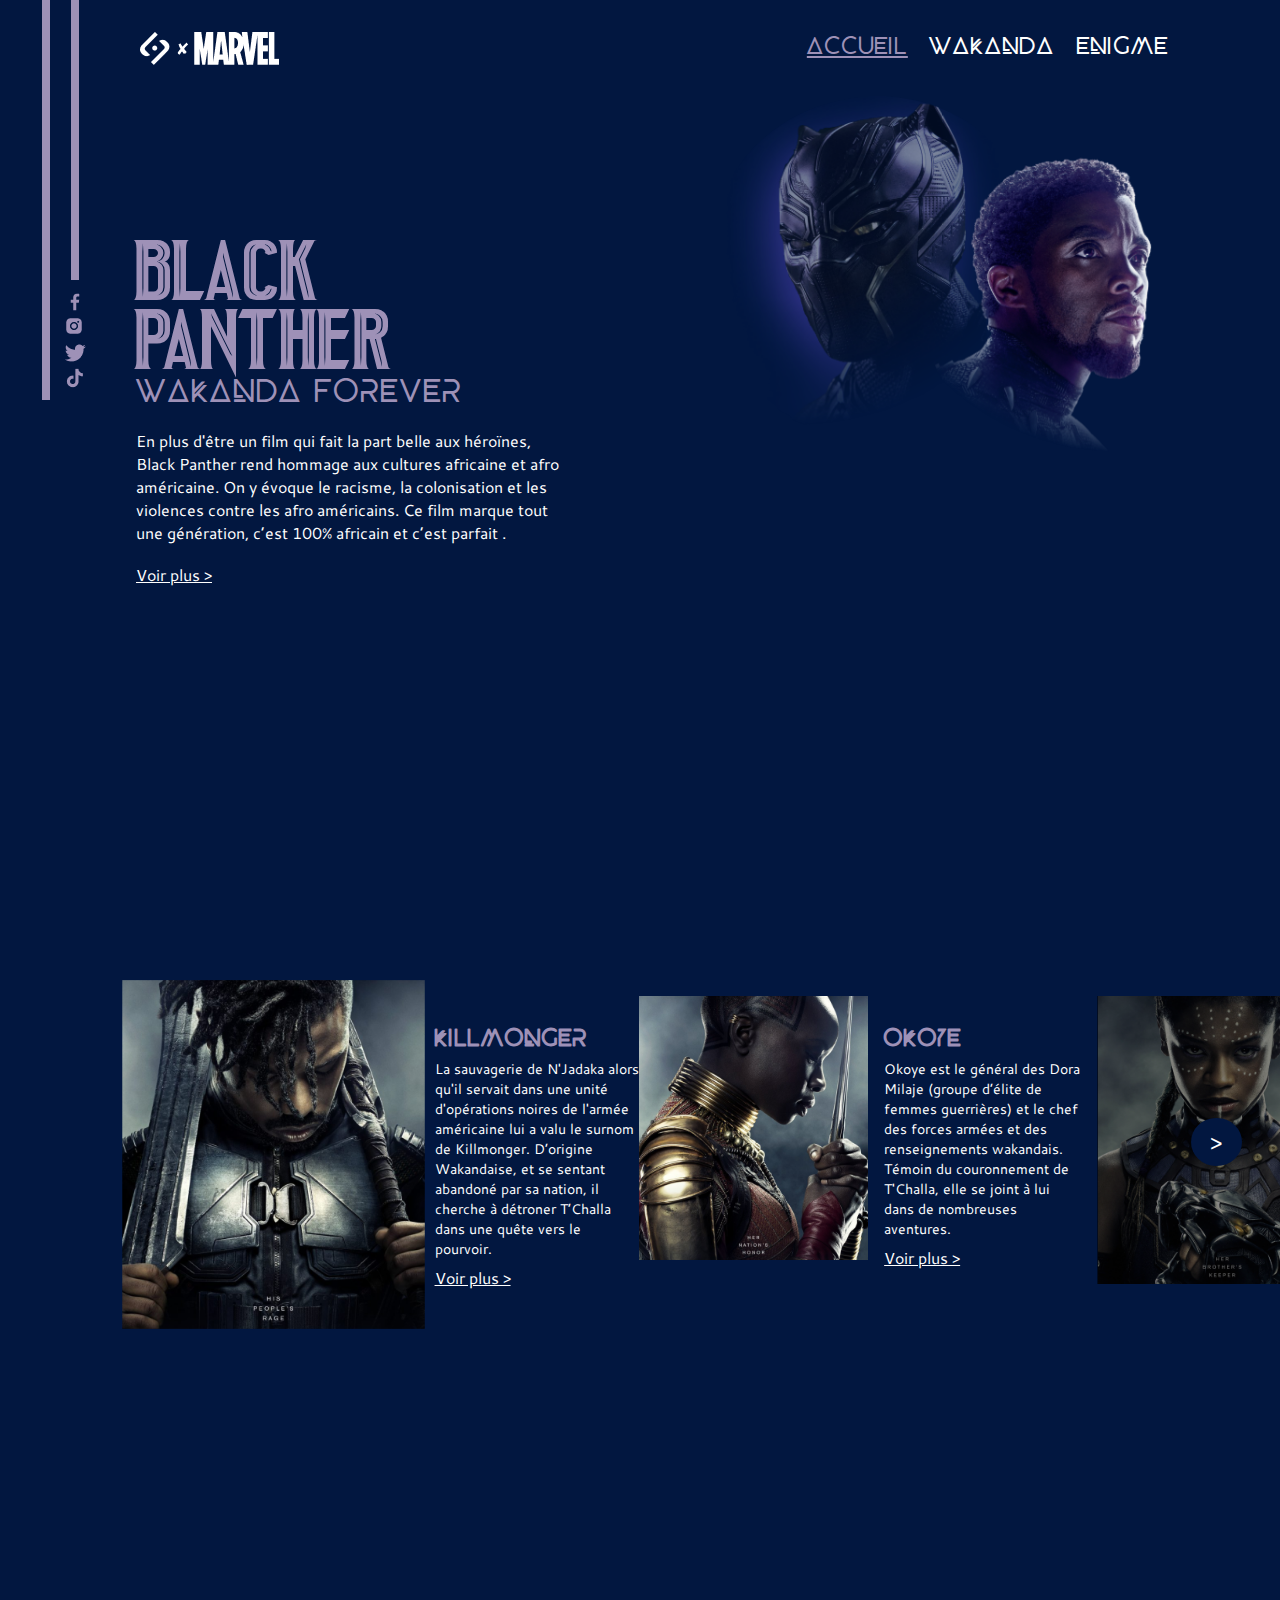
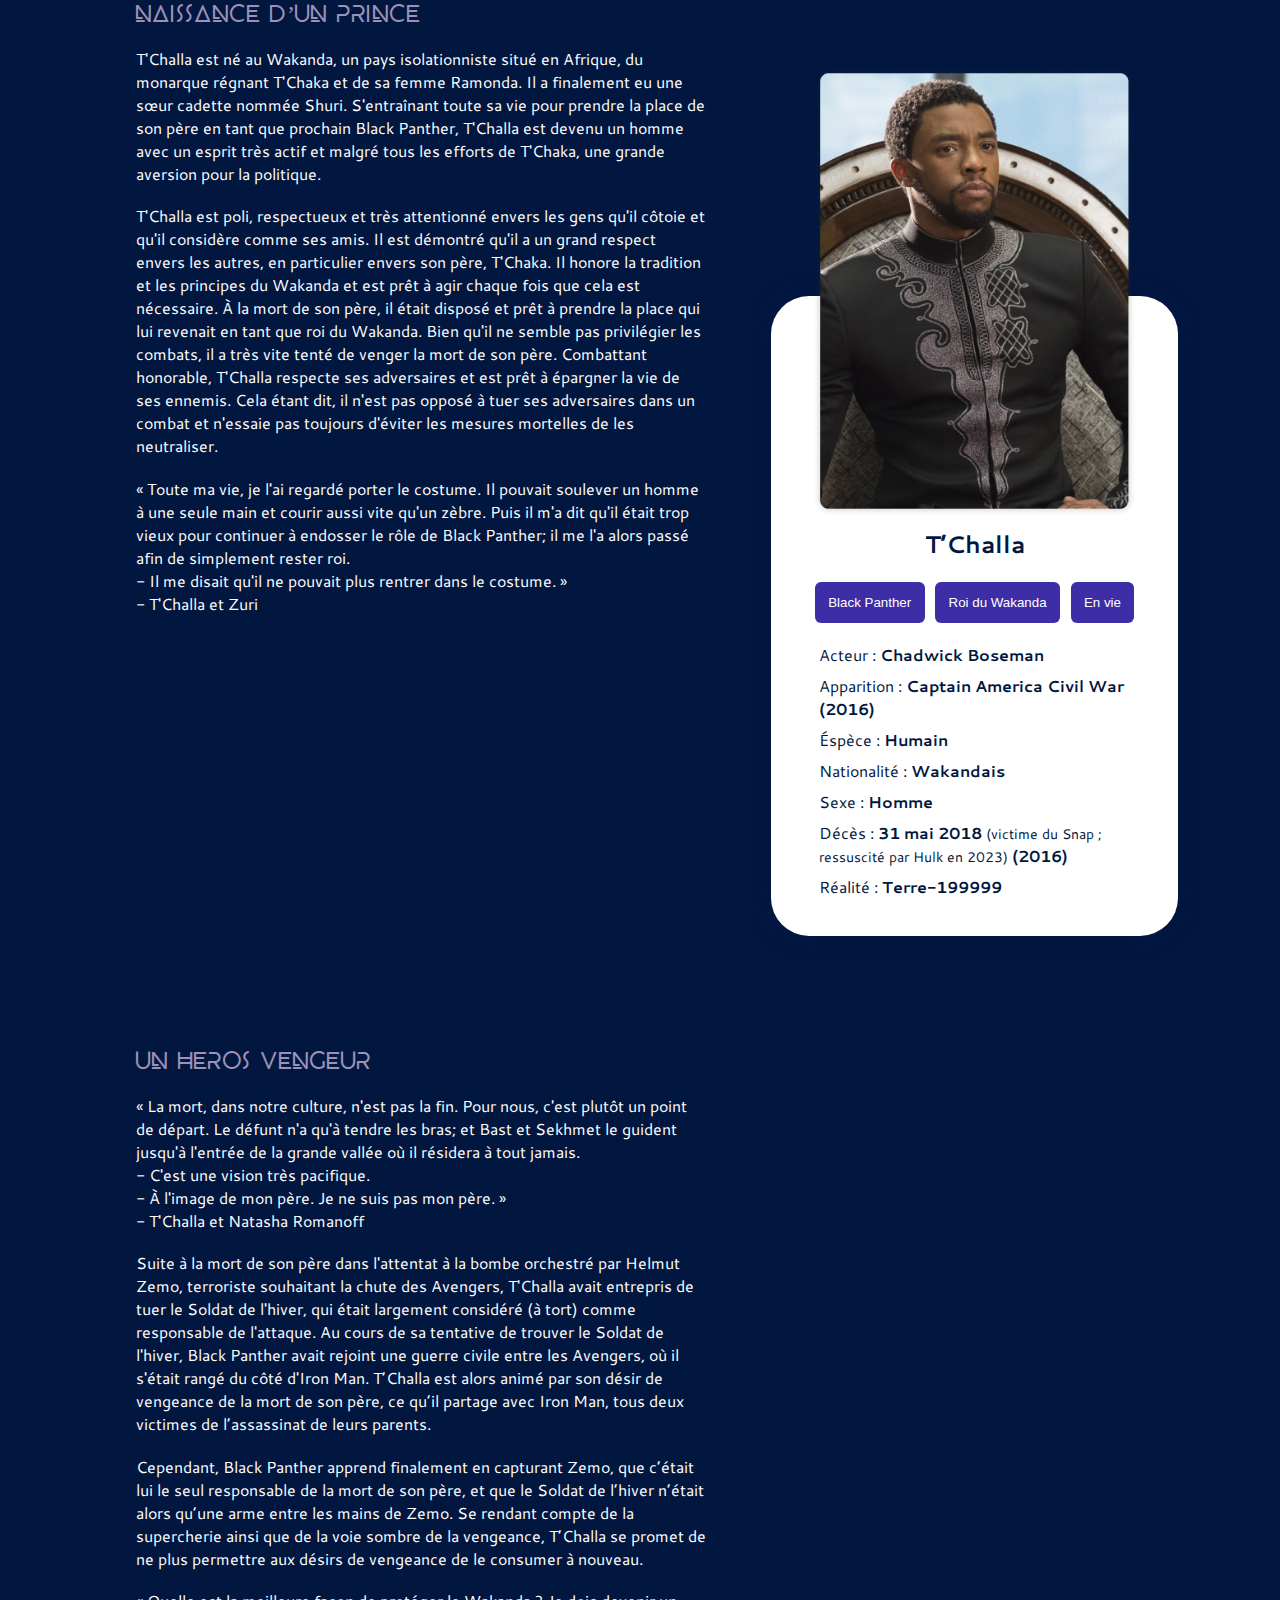
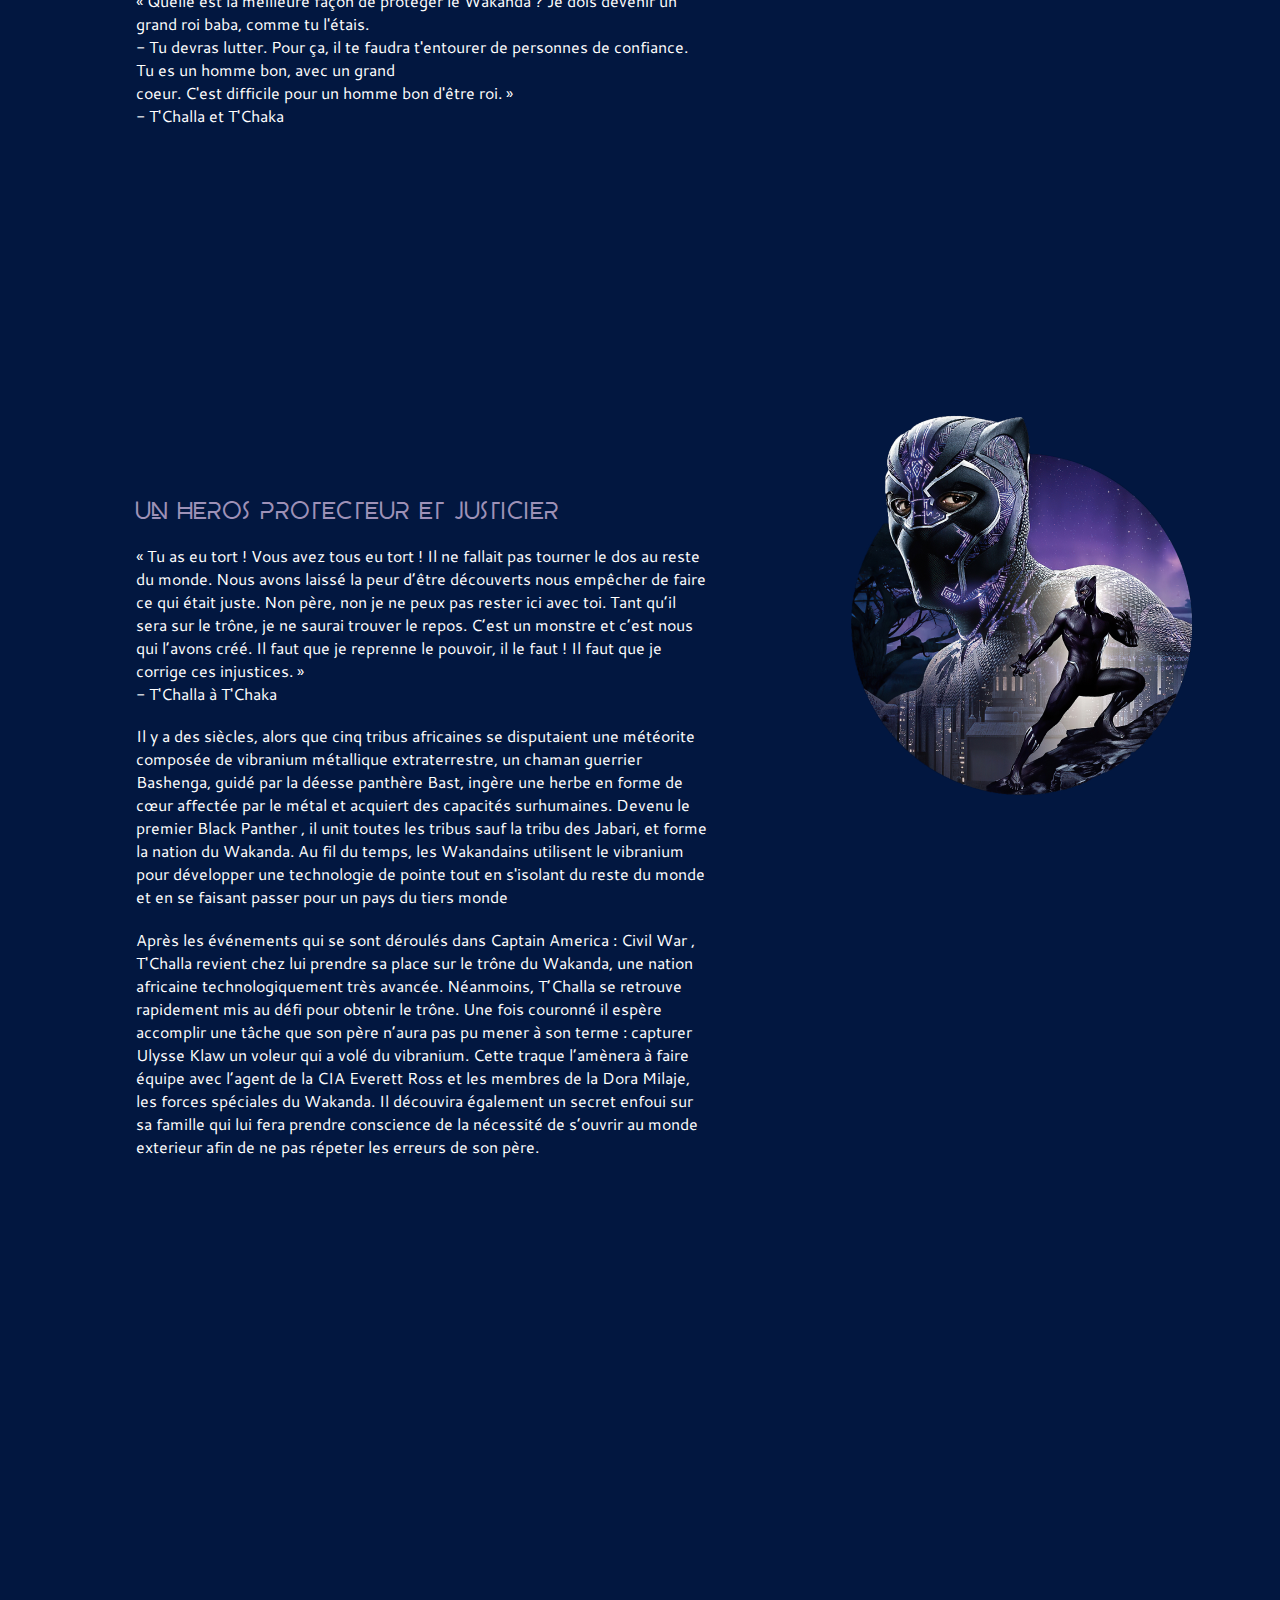
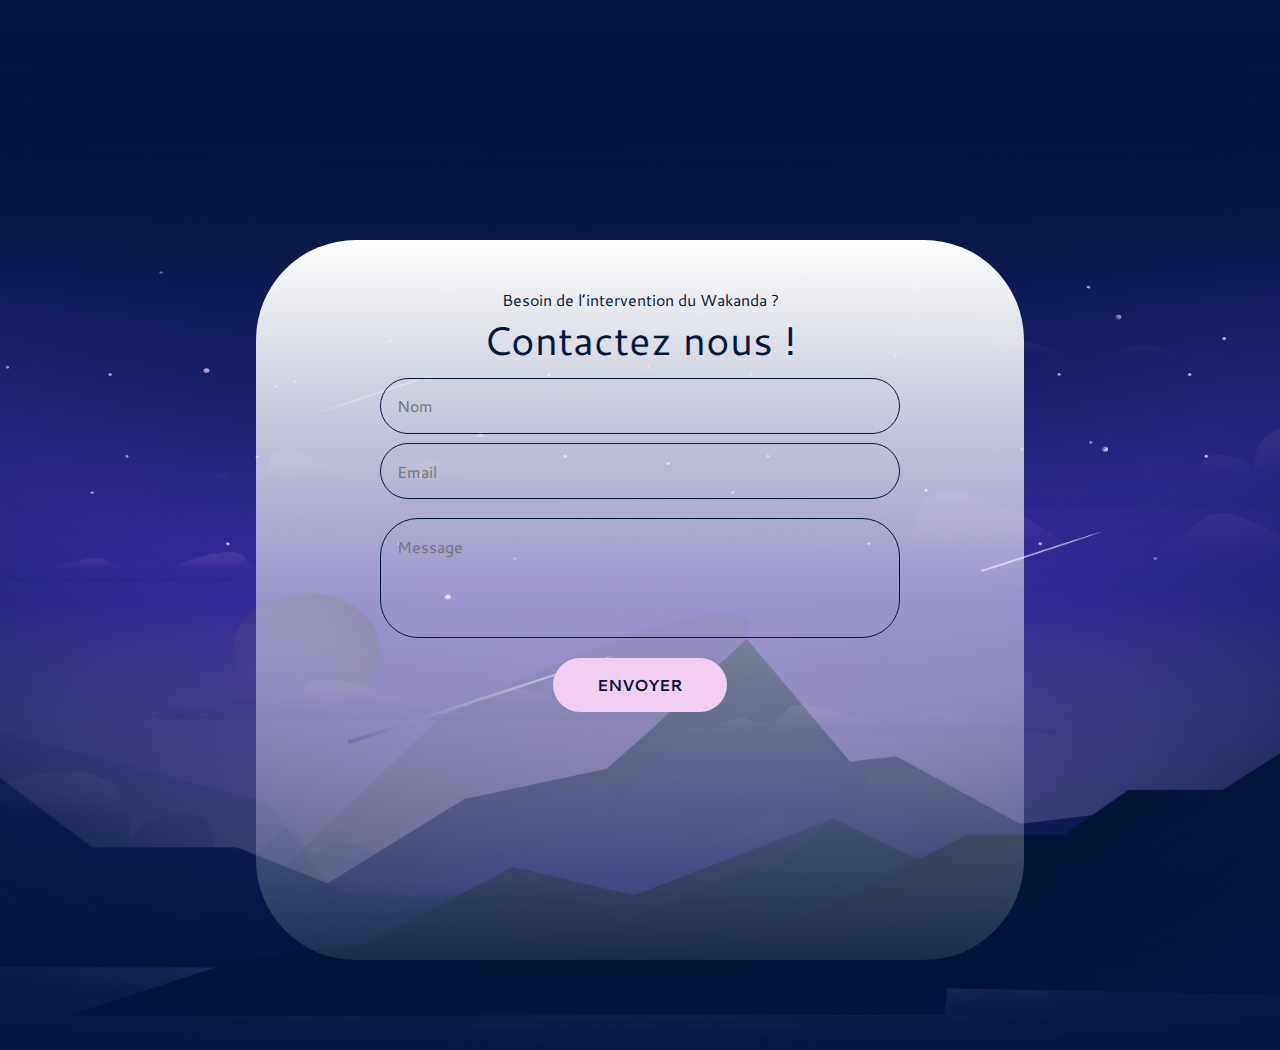
==== commit 2c55417b: "I finish the form of page" ====
--- a/index.html
+++ b/index.html
@@ -8,208 +8,226 @@
     <title>Black Phanther</title>
 </head>
 <body>
-    <section class="hero-panther">
-        <section class="hero-page">
-            <aside class="icons">
-                <div class="line-one"></div>
-                <div class="line-two">
-                    <div class="above"></div>
-                    <div class="below">
-                        <img src="./IllustrationLogosAcceuil/Logos/icon_facebook.png" alt="icon_facebook">
-                        <img src="./IllustrationLogosAcceuil/Logos/icon_instagram.png" alt="icon_instagram">
-                        <img src="./IllustrationLogosAcceuil/Logos/icon_twitter.png" alt="icon_twitter">
-                        <img src="./IllustrationLogosAcceuil/Logos/icon_tiktok.png" alt="icon_tiktok">
+    <main>
+        <section class="hero-panther">
+            <section class="hero-page">
+                <aside class="icons">
+                    <div class="line-one"></div>
+                    <div class="line-two">
+                        <div class="above"></div>
+                        <div class="below">
+                            <img src="./IllustrationLogosAcceuil/Logos/icon_facebook.png" alt="icon_facebook">
+                            <img src="./IllustrationLogosAcceuil/Logos/icon_instagram.png" alt="icon_instagram">
+                            <img src="./IllustrationLogosAcceuil/Logos/icon_twitter.png" alt="icon_twitter">
+                            <img src="./IllustrationLogosAcceuil/Logos/icon_tiktok.png" alt="icon_tiktok">
+                        </div>
+                    </div>
+                </aside>
+                <nav>
+                    <div class="logos">
+                        <img src="./IllustrationLogosAcceuil/Logos/footer2.png" alt="logos">
+                    </div>
+                    <div class="liens">
+                        <ul>
+                            <li><h2><a href="#">Accueil</a></h2></li>
+                            <li><h2><a href="#">Wakanda</a></h2></li>
+                            <li><h2><a href="#">Enigme</a></h2></li>
+                        </ul>
+                    </div>
+                </nav>
+                <section class="hero">
+                    <article>
+                        <h1>BLACK PANTHER</h1>
+                        <h2>WAKANDA FOREVER</h2>
+                        <p>
+                            En plus d'être un film qui fait la part belle aux héroïnes, Black Panther rend 
+                            hommage aux cultures africaine et afro américaine. On y évoque le 
+                            racisme, la colonisation et les violences contre les afro américains. 
+                            Ce film marque tout une génération, c’est 100% africain et c’est parfait .
+                        </p>
+                        <a href="#">Voir plus ></a>
+                    </article>
+                    <div class="pic-hero">
+                        <img src="./IllustrationLogosAcceuil/Illustration/Pantherhome1..png" alt="Panther">
+                    </div>
+                </section>
+            </section>
+            <section class="slide-hero">
+                <div class="wakanda-hero">
+                    <div class="one">
+                        <img src="./IllustrationLogosAcceuil/Illustration/Pantherhome2.png" alt="Pantherhome2">
+                    </div>
+                    <div class="two">
+                        <article>
+                            <h2>KILLMONGER</h2>
+                            <p>
+                                La sauvagerie de N'Jadaka alors qu'il servait dans une 
+                                unité d'opérations noires de l'armée américaine lui a 
+                                valu le surnom de Killmonger. D’origine Wakandaise, 
+                                et se sentant abandoné par sa nation, il cherche à 
+                                détroner T’Challa dans une quête vers le pourvoir.
+                            </p>
+                            <a href="#">Voir plus ></a>
+                        </article>
+                    </div>
+                    <div class="three">
+                        <img src="./IllustrationLogosAcceuil/Illustration/Pantherhome3.png" alt="Pantherhome3">
+                    </div>
+                    <div class="four">
+                        <article>
+                            <h2>OKOYE</h2>
+                            <p>
+                                Okoye est le général des Dora Milaje (groupe d’élite 
+                                de femmes guerrières) et le chef des forces armées et 
+                                des renseignements wakandais. Témoin du 
+                                couronnement de T'Challa, elle se joint à lui dans de 
+                                nombreuses aventures.
+                            </p>
+                            <a href="#">Voir plus ></a>
+                    </div>
+                    <div class="five">
+                        <img src="./IllustrationLogosAcceuil/Illustration/Pantherhome4.png" alt="Pantherhome4">
                     </div>
                 </div>
-            </aside>
-            <nav>
-                <div class="logos">
-                    <img src="./IllustrationLogosAcceuil/Logos/footer2.png" alt="logos">
-                </div>
-                <div class="liens">
-                    <ul>
-                        <li><h2><a href="#">Accueil</a></h2></li>
-                        <li><h2><a href="#">Wakanda</a></h2></li>
-                        <li><h2><a href="#">Enigme</a></h2></li>
-                    </ul>
-                </div>
-            </nav>
-            <section class="hero">
-                <article>
-                    <h1>BLACK PANTHER</h1>
-                    <h2>WAKANDA FOREVER</h2>
-                    <p>
-                        En plus d'être un film qui fait la part belle aux héroïnes, Black Panther rend 
-                        hommage aux cultures africaine et afro américaine. On y évoque le 
-                        racisme, la colonisation et les violences contre les afro américains. 
-                        Ce film marque tout une génération, c’est 100% africain et c’est parfait .
-                    </p>
-                    <a href="#">Voir plus ></a>
-                </article>
-                <div class="pic-hero">
-                    <img src="./IllustrationLogosAcceuil/Illustration/Pantherhome1..png" alt="Panther">
-                </div>
+                <button type="button"> > </button>
+            </section>
+            <section class="descriptions">
+                <section class="more-desc">
+                    <article class="art-one">
+                        <h2>Naissance d’un prince</h2>
+                        <p>
+                            T'Challa est né au Wakanda, un pays isolationniste situé en Afrique, du monarque régnant T'Chaka et de sa femme 
+                            Ramonda. Il a finalement eu une sœur cadette nommée Shuri. S'entraînant toute sa vie pour prendre la place de son père 
+                            en tant que prochain Black Panther, T'Challa est devenu un homme avec un esprit très actif et malgré tous les efforts de 
+                            T'Chaka, une grande aversion pour la politique.
+                        </p>
+                        <p>
+                            T'Challa est poli, respectueux et très attentionné envers les gens qu'il côtoie et qu'il considère comme ses amis. Il est 
+                            démontré qu'il a un grand respect envers les autres, en particulier envers son père, T'Chaka. Il honore la tradition et les 
+                            principes du Wakanda et est prêt à agir chaque fois que cela est nécessaire. À la mort de son père, il était disposé et prêt à 
+                            prendre la place qui lui revenait en tant que roi du Wakanda. Bien qu'il ne semble pas privilégier les combats, il a très vite 
+                            tenté de venger la mort de son père. Combattant honorable, T'Challa respecte ses adversaires et est prêt à épargner la vie 
+                            de ses ennemis. Cela étant dit, il n'est pas opposé à tuer ses adversaires dans un combat et n'essaie pas toujours d'éviter les 
+                            mesures mortelles de les neutraliser.
+                        </p>
+                        <p>« Toute ma vie, je l'ai regardé porter le costume. Il pouvait soulever un homme à une seule main et courir aussi vite 
+                            qu'un zèbre. Puis il m'a dit qu'il était trop vieux pour continuer à endosser le rôle de Black Panther; il me l'a alors 
+                            passé afin de simplement rester roi.<br> - Il me disait qu'il ne pouvait plus rentrer dans le costume. » <br> - T'Challa et Zuri</p>
+                    </article>
+                    <article class="art-two">
+                        <h2>un heros vengeur</h2>
+                        <p>
+                            « La mort, dans notre culture, n'est pas la fin. Pour nous, c'est plutôt un point de départ. Le défunt n'a qu'à tendre les 
+                            bras; et Bast et Sekhmet le guident jusqu'à l'entrée de la grande vallée où il résidera à tout jamais. <br> - C'est une vision très pacifique. <br> - À l'image de mon père. Je ne suis pas mon père. » <br> - T'Challa et Natasha Romanoff
+                        </p>
+                        <p>
+                            Suite à la mort de son père dans l'attentat à la bombe orchestré par Helmut Zemo, terroriste souhaitant la chute des 
+                            Avengers, T'Challa avait entrepris de tuer le Soldat de l'hiver, qui était largement considéré (à tort) comme responsable de 
+                            l'attaque. Au cours de sa tentative de trouver le Soldat de l'hiver, Black Panther avait rejoint une guerre civile entre les 
+                            Avengers, où il s'était rangé du côté d'Iron Man. T’Challa est alors animé par son désir de vengeance de la mort de son père, 
+                            ce qu’il partage avec Iron Man, tous deux victimes de l’assassinat de leurs parents.
+                        </p>
+                        <p>
+                            Cependant, Black Panther apprend finalement en capturant Zemo, que c’était lui le seul responsable de la mort de son 
+                            père, et que le Soldat de l’hiver n’était alors qu’une arme entre les mains de Zemo. Se rendant compte de la supercherie 
+                            ainsi que de la voie sombre de la vengeance, T’Challa se promet de ne plus permettre aux désirs de vengeance de le 
+                            consumer à nouveau.
+                        </p>
+                        <p>
+                            « Quelle est la meilleure façon de protéger le Wakanda ? Je dois devenir un grand roi baba, comme tu l'étais. <br>- Tu devras lutter. Pour ça, il te faudra t'entourer de personnes de confiance. Tu es un homme bon, avec un grand <br> coeur. C'est difficile pour un homme bon d'être roi. » <br> - T'Challa et T'Chaka
+                        </p>
+                    </article>
+                    <article class="art-three">
+                        <h2>UN HEROS PROTECTEUR ET JUSTICIER</h2>
+                        <p>
+                            « Tu as eu tort ! Vous avez tous eu tort ! Il ne fallait pas tourner le dos au reste du monde. Nous avons laissé la peur 
+                            d’être découverts nous empêcher de faire ce qui était juste. Non père, non je ne peux pas rester ici avec toi. Tant qu’il 
+                            sera sur le trône, je ne saurai trouver le repos. C’est un monstre et c’est nous qui l’avons créé. Il faut que je reprenne 
+                            le pouvoir, il le faut ! Il faut que je corrige ces injustices. » <br> - T'Challa à T'Chaka
+                        </p>
+                        <p>
+                            Il y a des siècles, alors que cinq tribus africaines se disputaient une météorite composée de vibranium métallique 
+                            extraterrestre, un chaman guerrier Bashenga, guidé par la déesse panthère Bast, ingère une herbe en forme de cœur 
+                            affectée par le métal et acquiert des capacités surhumaines. Devenu le premier Black Panther , il unit toutes les tribus sauf 
+                            la tribu des Jabari, et forme la nation du Wakanda. Au fil du temps, les Wakandains utilisent le vibranium pour développer 
+                            une technologie de pointe tout en s'isolant du reste du monde et en se faisant passer pour un pays du tiers monde
+                        </p>
+                        <p>
+                            Après les événements qui se sont déroulés dans Captain America : Civil War , T'Challa revient chez lui prendre sa place sur 
+                            le trône du Wakanda, une nation africaine technologiquement très avancée. Néanmoins, T’Challa se retrouve rapidement 
+                            mis au défi pour obtenir le trône. Une fois couronné il espère accomplir une tâche que son père n’aura pas pu mener à son 
+                            terme : capturer Ulysse Klaw un voleur qui a volé du vibranium. Cette traque l’amènera à faire équipe avec l’agent de la CIA 
+                            Everett Ross et les membres de la Dora Milaje, les forces spéciales du Wakanda. Il découvira également un secret enfoui 
+                            sur sa famille qui lui fera prendre conscience de la nécessité de s’ouvrir au monde exterieur afin de ne pas répeter les 
+                            erreurs de son père.
+                        </p>
+                    </article>
+                </section>
+                <section class="desc-hero">
+                    <div class="prince">
+                        <div class="desc-prince">
+                            <div class="pic-prince">
+                                <img src="./IllustrationLogosAcceuil/Illustration/Pantherhome5.png" alt="Pantherhome5">
+                            </div>
+                            <div class="who-prince">
+                                <article>
+                                    <h2>T’Challa</h2>
+                                    <div class="contenus-boutons">
+                                        <button type="button">Black Panther</button>
+                                        <button type="button">Roi du Wakanda</button>
+                                        <button type="button">En vie</button>
+                                    </div>
+                                    <ul>
+                                        <li>
+                                            <p>Acteur : <span>Chadwick Boseman</span></p>
+                                        </li>
+                                        <li>
+                                            <p>Apparition : <span>Captain America Civil War (2016)</span></p>
+                                        </li>
+                                        <li>
+                                            <p>Éspèce : <span>Humain</span></p>
+                                        </li>
+                                        <li>
+                                            <p>Nationalité : <span>Wakandais</span></p>
+                                        </li>
+                                        <li>
+                                            <p>Sexe : <span>Homme</span></p>
+                                        </li>
+                                        <li>
+                                            <p>Décès : <span>31 mai 2018</span> <span class="tiny"> (victime du Snap ; ressuscité par Hulk  en 2023) </span> <span>(2016)</span></p>
+                                        </li>
+                                        <li>
+                                            <p>Réalité : <span>Terre-199999</span></p>
+                                        </li>
+                                    </ul>
+                                </article>
+                            </div>
+                        </div>
+                    </div>
+                    <div class="prince-panther">
+                        <div>
+                            <img src="./IllustrationLogosAcceuil/Illustration/Pantherhome6.png" alt="Pantherhome6">
+                        </div>
+                    </div>
+                </section>
             </section>
         </section>
-        <section class="slide-hero">
-            <div class="wakanda-hero">
-                <div class="one">
-                    <img src="./IllustrationLogosAcceuil/Illustration/Pantherhome2.png" alt="Pantherhome2">
+        <section class="back-contact">
+            <form action="">
+                <p>Besoin de l’intervention du Wakanda ?</p>
+                <h1>Contactez nous !</h1>
+                <div class="contact">
+                    <div class="contact-form">
+                        <input type="text" name="nom" placeholder="Nom">
+                        <input type="email" name="fromemail" placeholder="Email">
+                        <textarea name="message" placeholder="Message"></textarea>
+                    </div>
+                    <div class="btn">
+                        <button type="submit">ENVOYER</button>
+                    </div>
                 </div>
-                <div class="two">
-                    <article>
-                        <h2>KILLMONGER</h2>
-                        <p>
-                            La sauvagerie de N'Jadaka alors qu'il servait dans une 
-                            unité d'opérations noires de l'armée américaine lui a 
-                            valu le surnom de Killmonger. D’origine Wakandaise, 
-                            et se sentant abandoné par sa nation, il cherche à 
-                            détroner T’Challa dans une quête vers le pourvoir.
-                        </p>
-                        <a href="#">Voir plus ></a>
-                    </article>
-                </div>
-                <div class="three">
-                    <img src="./IllustrationLogosAcceuil/Illustration/Pantherhome3.png" alt="Pantherhome3">
-                </div>
-                <div class="four">
-                    <article>
-                        <h2>OKOYE</h2>
-                        <p>
-                            Okoye est le général des Dora Milaje (groupe d’élite 
-                            de femmes guerrières) et le chef des forces armées et 
-                            des renseignements wakandais. Témoin du 
-                            couronnement de T'Challa, elle se joint à lui dans de 
-                            nombreuses aventures.
-                        </p>
-                        <a href="#">Voir plus ></a>
-                </div>
-                <div class="five">
-                    <img src="./IllustrationLogosAcceuil/Illustration/Pantherhome4.png" alt="Pantherhome4">
-                </div>
-            </div>
-            <button type="button"> > </button>
+            </form>
         </section>
-        <section class="descriptions">
-            <section class="more-desc">
-                <article class="art-one">
-                    <h2>Naissance d’un prince</h2>
-                    <p>
-                        T'Challa est né au Wakanda, un pays isolationniste situé en Afrique, du monarque régnant T'Chaka et de sa femme 
-                        Ramonda. Il a finalement eu une sœur cadette nommée Shuri. S'entraînant toute sa vie pour prendre la place de son père 
-                        en tant que prochain Black Panther, T'Challa est devenu un homme avec un esprit très actif et malgré tous les efforts de 
-                        T'Chaka, une grande aversion pour la politique.
-                    </p>
-                    <p>
-                        T'Challa est poli, respectueux et très attentionné envers les gens qu'il côtoie et qu'il considère comme ses amis. Il est 
-                        démontré qu'il a un grand respect envers les autres, en particulier envers son père, T'Chaka. Il honore la tradition et les 
-                        principes du Wakanda et est prêt à agir chaque fois que cela est nécessaire. À la mort de son père, il était disposé et prêt à 
-                        prendre la place qui lui revenait en tant que roi du Wakanda. Bien qu'il ne semble pas privilégier les combats, il a très vite 
-                        tenté de venger la mort de son père. Combattant honorable, T'Challa respecte ses adversaires et est prêt à épargner la vie 
-                        de ses ennemis. Cela étant dit, il n'est pas opposé à tuer ses adversaires dans un combat et n'essaie pas toujours d'éviter les 
-                        mesures mortelles de les neutraliser.
-                    </p>
-                    <p>« Toute ma vie, je l'ai regardé porter le costume. Il pouvait soulever un homme à une seule main et courir aussi vite 
-                        qu'un zèbre. Puis il m'a dit qu'il était trop vieux pour continuer à endosser le rôle de Black Panther; il me l'a alors 
-                        passé afin de simplement rester roi.<br> - Il me disait qu'il ne pouvait plus rentrer dans le costume. » <br> - T'Challa et Zuri</p>
-                </article>
-                <article class="art-two">
-                    <h2>un heros vengeur</h2>
-                    <p>
-                        « La mort, dans notre culture, n'est pas la fin. Pour nous, c'est plutôt un point de départ. Le défunt n'a qu'à tendre les 
-                        bras; et Bast et Sekhmet le guident jusqu'à l'entrée de la grande vallée où il résidera à tout jamais. <br> - C'est une vision très pacifique. <br> - À l'image de mon père. Je ne suis pas mon père. » <br> - T'Challa et Natasha Romanoff
-                    </p>
-                    <p>
-                        Suite à la mort de son père dans l'attentat à la bombe orchestré par Helmut Zemo, terroriste souhaitant la chute des 
-                        Avengers, T'Challa avait entrepris de tuer le Soldat de l'hiver, qui était largement considéré (à tort) comme responsable de 
-                        l'attaque. Au cours de sa tentative de trouver le Soldat de l'hiver, Black Panther avait rejoint une guerre civile entre les 
-                        Avengers, où il s'était rangé du côté d'Iron Man. T’Challa est alors animé par son désir de vengeance de la mort de son père, 
-                        ce qu’il partage avec Iron Man, tous deux victimes de l’assassinat de leurs parents.
-                    </p>
-                    <p>
-                        Cependant, Black Panther apprend finalement en capturant Zemo, que c’était lui le seul responsable de la mort de son 
-                        père, et que le Soldat de l’hiver n’était alors qu’une arme entre les mains de Zemo. Se rendant compte de la supercherie 
-                        ainsi que de la voie sombre de la vengeance, T’Challa se promet de ne plus permettre aux désirs de vengeance de le 
-                        consumer à nouveau.
-                    </p>
-                    <p>
-                        « Quelle est la meilleure façon de protéger le Wakanda ? Je dois devenir un grand roi baba, comme tu l'étais. <br>- Tu devras lutter. Pour ça, il te faudra t'entourer de personnes de confiance. Tu es un homme bon, avec un grand <br> coeur. C'est difficile pour un homme bon d'être roi. » <br> - T'Challa et T'Chaka
-                    </p>
-                </article>
-                <article class="art-three">
-                    <h2>UN HEROS PROTECTEUR ET JUSTICIER</h2>
-                    <p>
-                        « Tu as eu tort ! Vous avez tous eu tort ! Il ne fallait pas tourner le dos au reste du monde. Nous avons laissé la peur 
-                        d’être découverts nous empêcher de faire ce qui était juste. Non père, non je ne peux pas rester ici avec toi. Tant qu’il 
-                        sera sur le trône, je ne saurai trouver le repos. C’est un monstre et c’est nous qui l’avons créé. Il faut que je reprenne 
-                        le pouvoir, il le faut ! Il faut que je corrige ces injustices. » <br> - T'Challa à T'Chaka
-                    </p>
-                    <p>
-                        Il y a des siècles, alors que cinq tribus africaines se disputaient une météorite composée de vibranium métallique 
-                        extraterrestre, un chaman guerrier Bashenga, guidé par la déesse panthère Bast, ingère une herbe en forme de cœur 
-                        affectée par le métal et acquiert des capacités surhumaines. Devenu le premier Black Panther , il unit toutes les tribus sauf 
-                        la tribu des Jabari, et forme la nation du Wakanda. Au fil du temps, les Wakandains utilisent le vibranium pour développer 
-                        une technologie de pointe tout en s'isolant du reste du monde et en se faisant passer pour un pays du tiers monde
-                    </p>
-                    <p>
-                        Après les événements qui se sont déroulés dans Captain America : Civil War , T'Challa revient chez lui prendre sa place sur 
-                        le trône du Wakanda, une nation africaine technologiquement très avancée. Néanmoins, T’Challa se retrouve rapidement 
-                        mis au défi pour obtenir le trône. Une fois couronné il espère accomplir une tâche que son père n’aura pas pu mener à son 
-                        terme : capturer Ulysse Klaw un voleur qui a volé du vibranium. Cette traque l’amènera à faire équipe avec l’agent de la CIA 
-                        Everett Ross et les membres de la Dora Milaje, les forces spéciales du Wakanda. Il découvira également un secret enfoui 
-                        sur sa famille qui lui fera prendre conscience de la nécessité de s’ouvrir au monde exterieur afin de ne pas répeter les 
-                        erreurs de son père.
-                    </p>
-                </article>
-            </section>
-            <section class="desc-hero">
-                <div class="prince">
-                    <div class="desc-prince">
-                        <div class="pic-prince">
-                            <img src="./IllustrationLogosAcceuil/Illustration/Pantherhome5.png" alt="Pantherhome5">
-                        </div>
-                        <div class="who-prince">
-                            <article>
-                                <h2>T’Challa</h2>
-                                <div class="contenus-boutons">
-                                    <button type="button">Black Panther</button>
-                                    <button type="button">Roi du Wakanda</button>
-                                    <button type="button">En vie</button>
-                                </div>
-                                <ul>
-                                    <li>
-                                        <p>Acteur : <span>Chadwick Boseman</span></p>
-                                    </li>
-                                    <li>
-                                        <p>Apparition : <span>Captain America Civil War (2016)</span></p>
-                                    </li>
-                                    <li>
-                                        <p>Éspèce : <span>Humain</span></p>
-                                    </li>
-                                    <li>
-                                        <p>Nationalité : <span>Wakandais</span></p>
-                                    </li>
-                                    <li>
-                                        <p>Sexe : <span>Homme</span></p>
-                                    </li>
-                                    <li>
-                                        <p>Décès : <span>31 mai 2018</span> <span class="tiny"> (victime du Snap ; ressuscité par Hulk  en 2023) </span> <span>(2016)</span></p>
-                                    </li>
-                                    <li>
-                                        <p>Réalité : <span>Terre-199999</span></p>
-                                    </li>
-                                </ul>
-                            </article>
-                        </div>
-                    </div>
-                </div>
-                <div class="prince-panther">
-                    <div>
-                        <img src="./IllustrationLogosAcceuil/Illustration/Pantherhome6.png" alt="Pantherhome6">
-                    </div>
-                </div>
-            </section>
-        </section>
-    </section>
+    </main>
 </body>
 </html>--- a/Styles/index.css
+++ b/Styles/index.css
@@ -25,6 +25,10 @@
   padding: 0;
 }
 
+body {
+  background-color: #021740;
+}
+
 .hero-panther {
   width: 100%;
   height: 550vh;
@@ -461,6 +465,108 @@
   margin-top: 16rem;
 }
 
+/*contact*/
+.back-contact {
+  background: url(../IllustrationLogosAcceuil/Illustration/Pantherhome7.png) no-repeat center center/cover;
+  width: 100%;
+  height: 100vh;
+  box-shadow: 0 0 80px #021740;
+  display: flex;
+  justify-content: center;
+  align-items: center;
+}
+
+.back-contact form {
+  width: 60%;
+  height: 80vh;
+  background: linear-gradient(to bottom, rgb(255, 255, 255), rgba(255, 255, 255, 0.5), rgba(255, 255, 255, 0.1));
+  border-radius: 100px;
+  display: flex;
+  flex-direction: column;
+  align-items: center;
+}
+
+.back-contact form p {
+  font-family: "Cantarell", sans-serif;
+  font-weight: 400;
+  font-size: 16px;
+  text-align: center;
+  margin-top: 3em;
+  color: #021740;
+}
+
+.back-contact form h1 {
+  font-family: "Cantarell", sans-serif;
+  font-weight: 400;
+  font-size: 250%;
+  text-align: center;
+  color: #021740;
+}
+
+.back-contact form .contact {
+  width: 520px;
+  height: 52vh;
+}
+
+.back-contact form .contact .contact-form {
+  display: flex;
+  flex-direction: column;
+}
+
+.back-contact form .contact .contact-form input {
+  width: 100%;
+  height: 56px;
+  margin-top: 0.6em;
+  border-radius: 38px;
+  border: 1.5px solid #021740;
+  outline: none;
+  background-color: transparent;
+  font-family: "Cantarell", sans-serif;
+  font-size: 16px;
+  text-indent: 1em;
+}
+
+.back-contact form .contact .contact-form textarea {
+  width: 100%;
+  height: 120px;
+  border-radius: 38px;
+  margin-top: 1.2em;
+  border: 1.5px solid #021740;
+  outline: none;
+  background-color: transparent;
+  font-family: "Cantarell", sans-serif;
+  font-size: 16px;
+  color: #021740;
+  resize: none;
+  padding: 1em;
+}
+
+.back-contact form .contact .btn {
+  width: 100%;
+  height: 10vh;
+  display: flex;
+  justify-content: center;
+}
+
+.back-contact form .contact .btn button {
+  width: 174px;
+  height: 54px;
+  border-radius: 38px;
+  margin-top: 1.2em;
+  border: none;
+  font-family: "Cantarell", sans-serif;
+  font-size: 16px;
+  color: #021740;
+  background-color: #F2CEF2;
+  outline: none;
+  font-weight: bold;
+  transition: box-shadow 3s ease;
+}
+.back-contact form .contact .btn button:hover {
+  box-shadow: 0 0 20px #021740;
+  cursor: pointer;
+}
+
 /*responsive*/
 @media screen and (max-width: 768px) {
   nav {
@@ -586,6 +692,30 @@
   .descriptions .more-desc .art-three p {
     font-size: 14px;
   }
+  .back-contact {
+    background: url(../IllustrationLogosAcceuil/Illustration/Pantherhome7.png) no-repeat center center/contain;
+  }
+  .back-contact form {
+    width: 80%;
+  }
+  .back-contact form p {
+    font-size: 14px;
+  }
+  .back-contact form h1 {
+    font-size: 32px;
+  }
+  .back-contact form .contact {
+    width: 90%;
+  }
+  .back-contact form .contact .contact-form input {
+    font-size: 14px;
+  }
+  .back-contact form .contact .contact-form textarea {
+    font-size: 14px;
+  }
+  .back-contact form .contact .btn button {
+    font-size: 14px;
+  }
 }
 
 /*# sourceMappingURL=index.css.map */
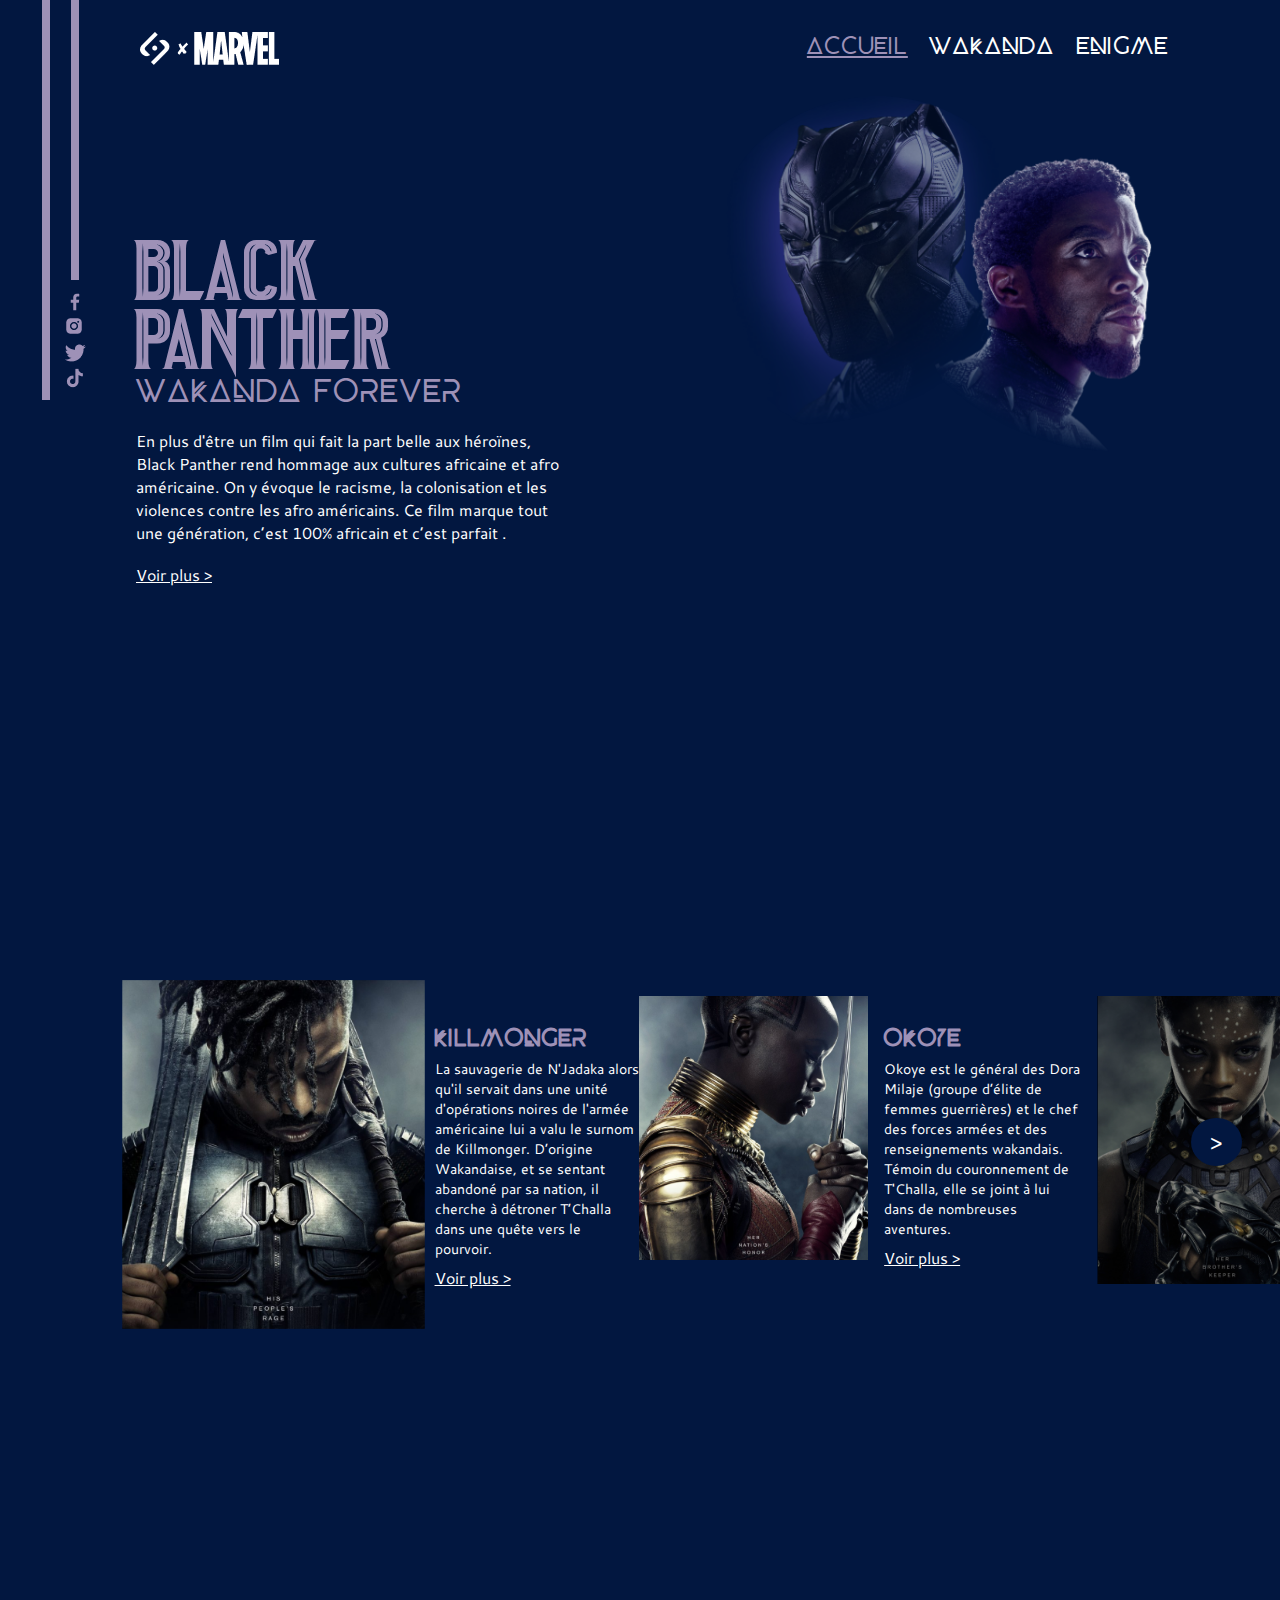
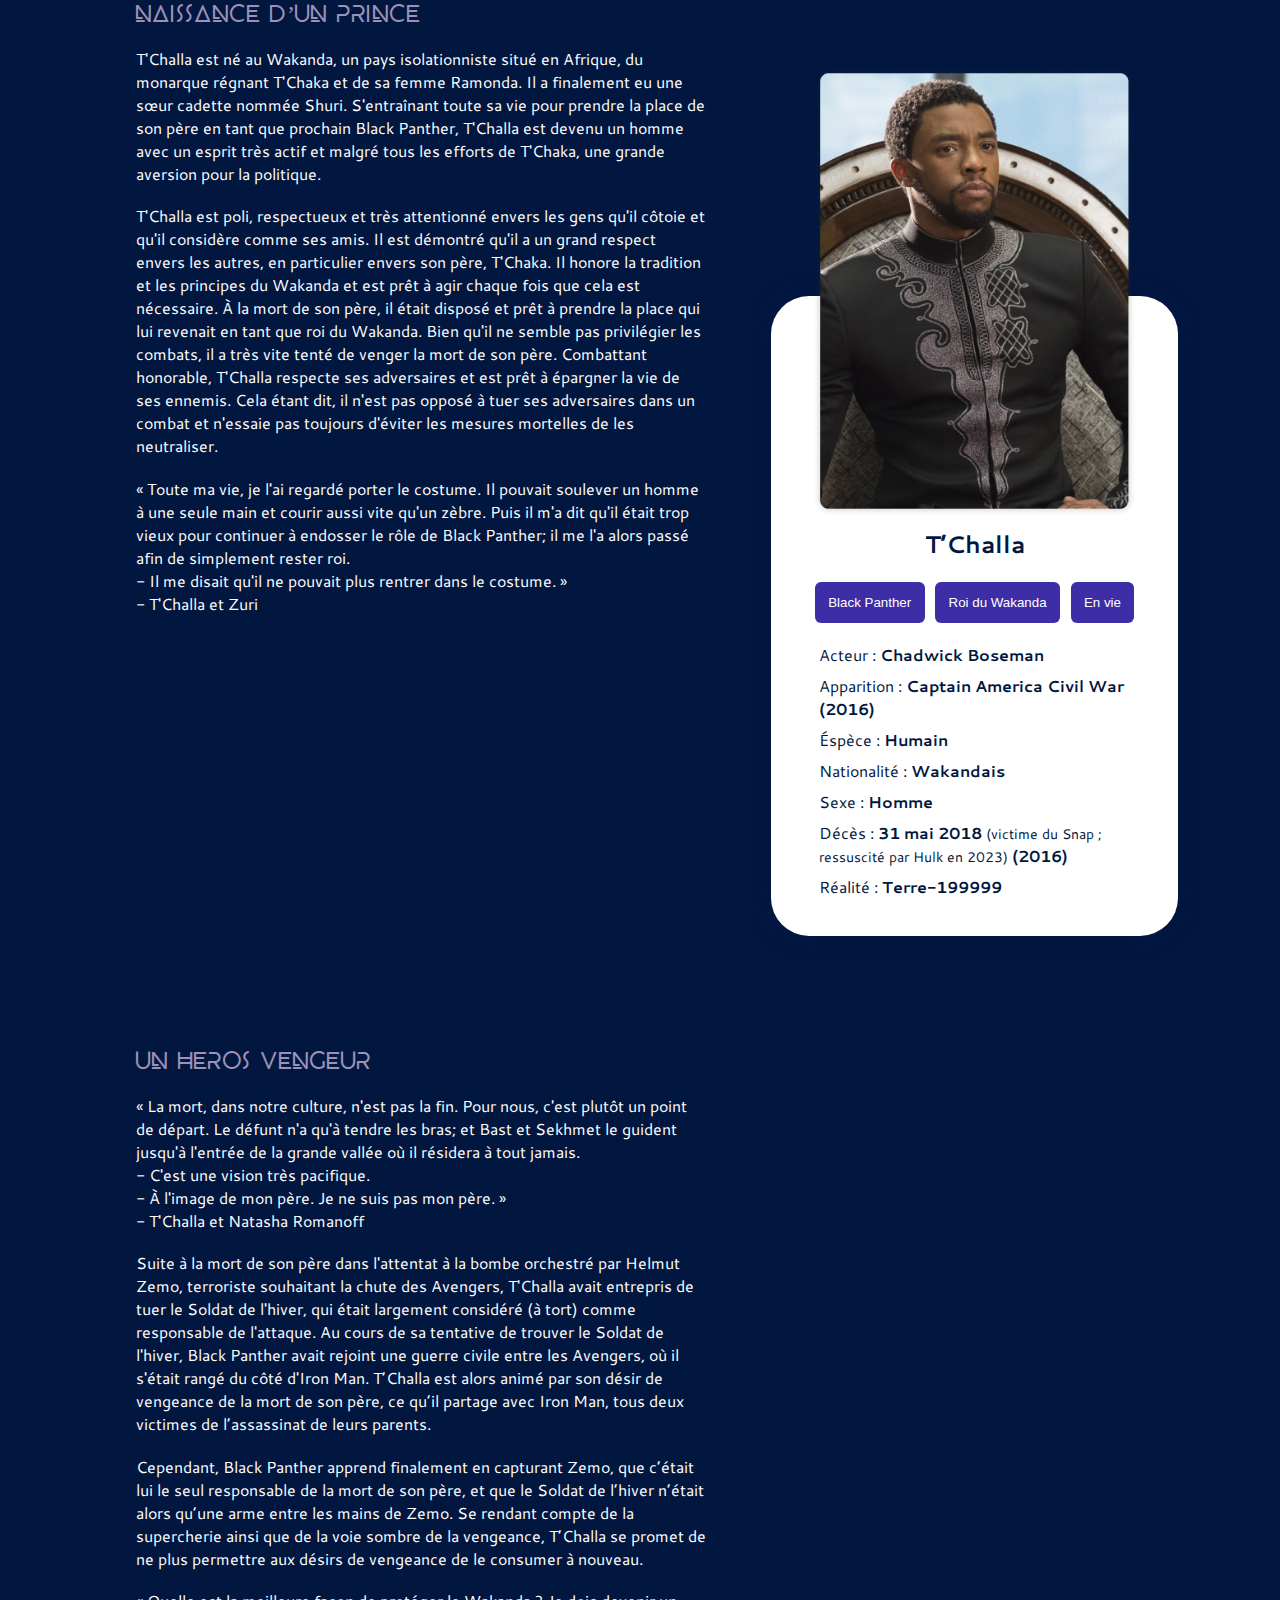
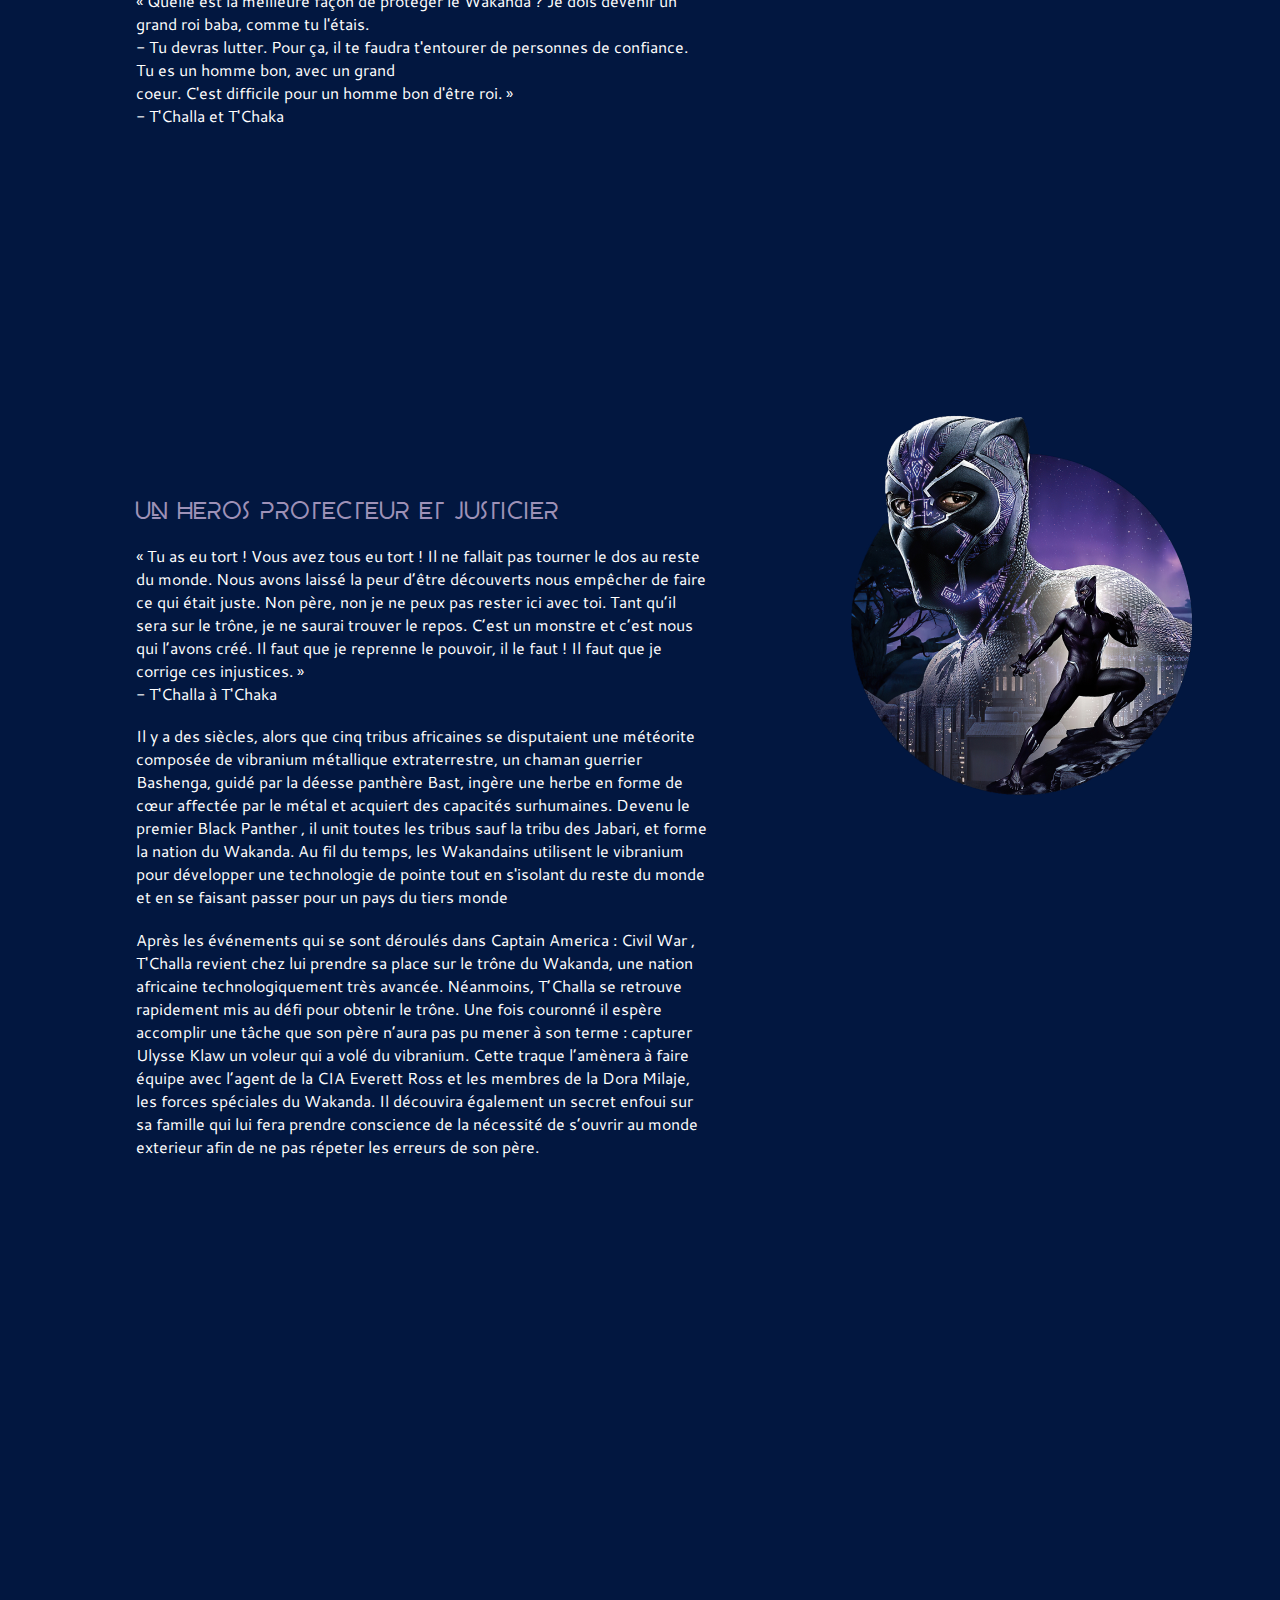
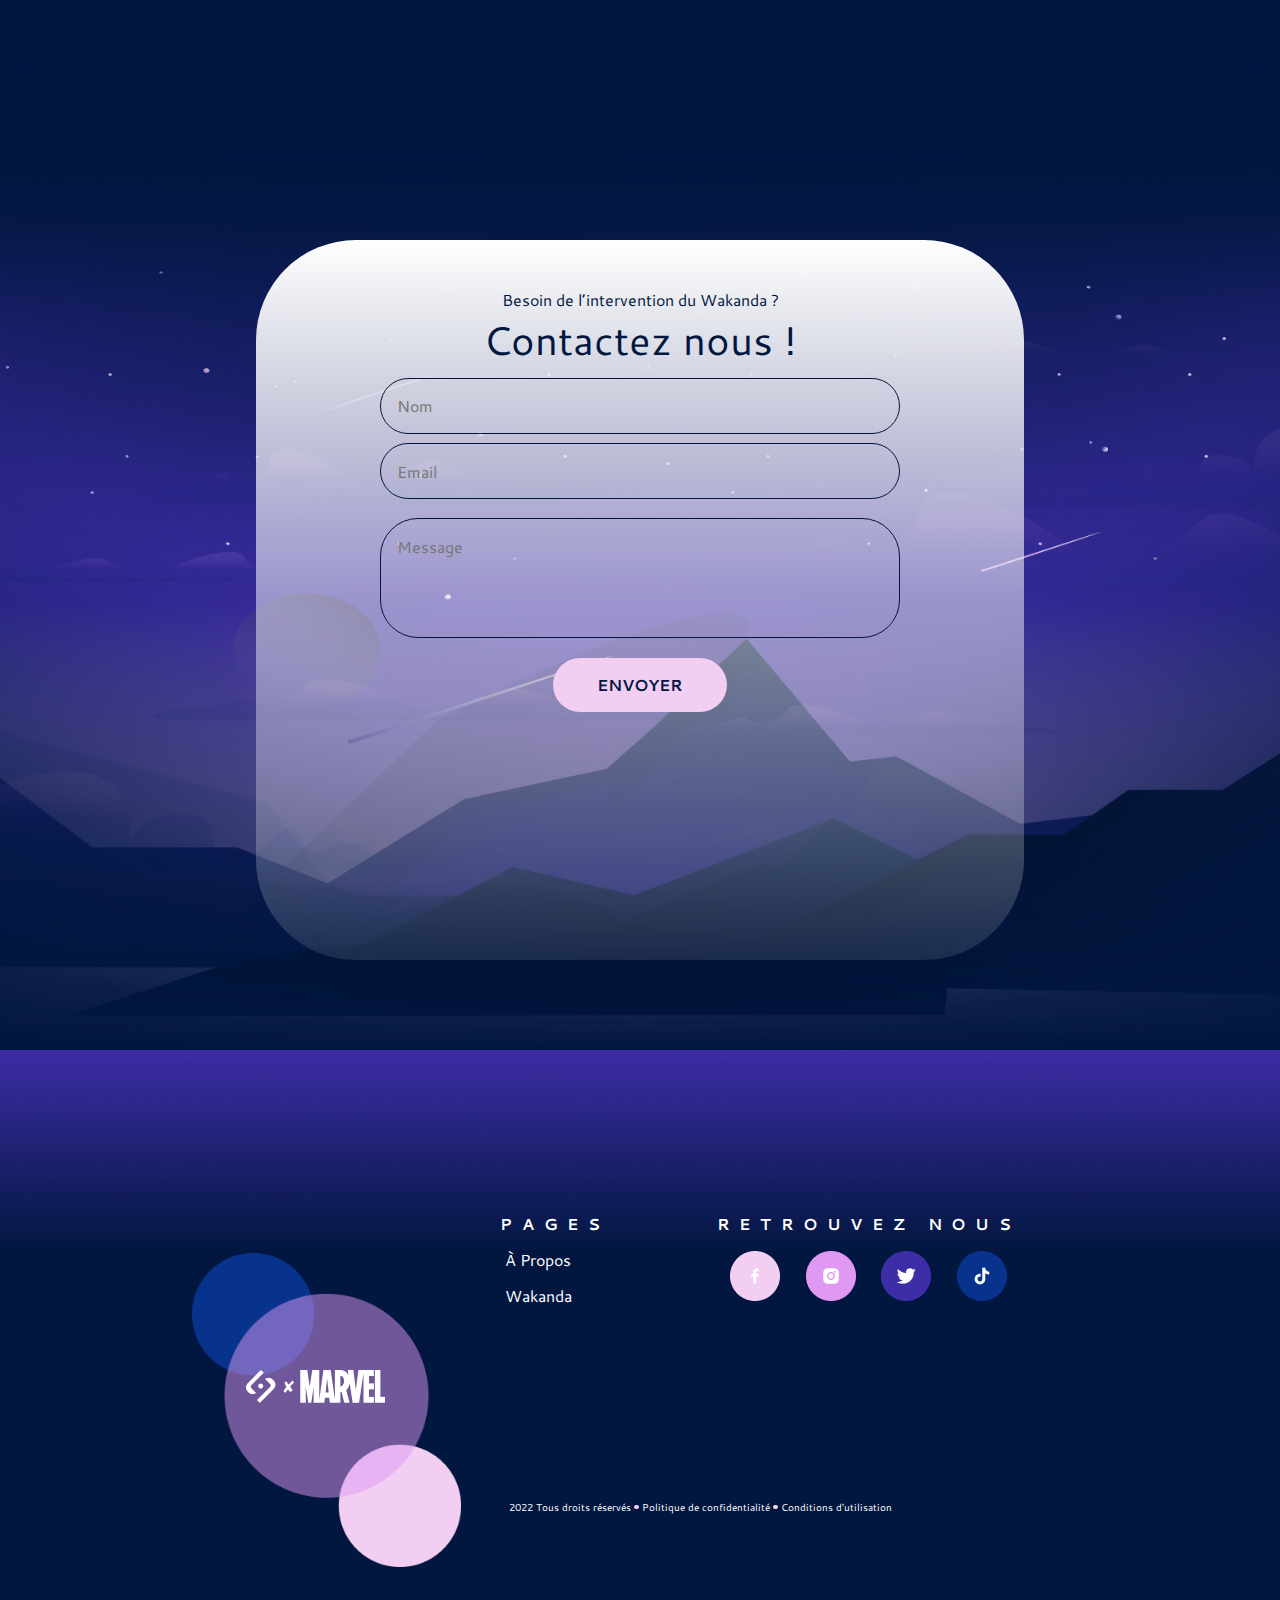
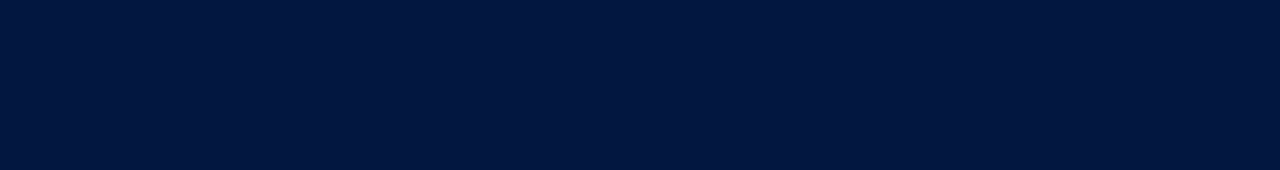
==== commit 040ec486: "I have done the footer of this home page" ====
--- a/index.html
+++ b/index.html
@@ -229,5 +229,35 @@
             </form>
         </section>
     </main>
+    <footer>
+        <div class="contenus-footer">
+            <section class="contenus-cercle">
+                <img src="./IllustrationLogosAcceuil/Logos/footer2.png" alt="logo">
+            </section>
+            <section class="desc-footer">
+                <div class="first">
+                    <article>
+                        <h2>PAGES</h2>
+                        <ul>
+                            <li><p><a href="#">à propos</a></p></li>
+                            <li><p><a href="#">Wakanda</a></p></li>
+                        </ul>
+                    </article>
+                    <section class="cont-icons">
+                        <h2>RETROUVEZ NOUS</h2>
+                        <div>
+                            <img src="./IllustrationLogosAcceuil/Logos/footer3.png" alt="footer3">
+                            <img src="./IllustrationLogosAcceuil/Logos/footer4.png" alt="footer4">
+                            <img src="./IllustrationLogosAcceuil/Logos/footer5.png" alt="footer5">
+                            <img src="./IllustrationLogosAcceuil/Logos/footer6.png" alt="footer6">
+                        </div>
+                    </section>
+                </div>
+                <div class="seconds">
+                    <p id="one">2022 Tous droits réservés </p><div></div><p> Politique de confidentialité </p><div></div><p> Conditions d’utilisation</p>
+                </div>
+            </section>
+        </div>
+    </footer>
 </body>
 </html>--- a/Styles/index.css
+++ b/Styles/index.css
@@ -567,6 +567,123 @@
   cursor: pointer;
 }
 
+/*footer*/
+footer {
+  width: 100%;
+  height: 80vh;
+  display: flex;
+  justify-content: center;
+  align-items: center;
+  background: url(../IllustrationLogosAcceuil/Logos/back_footer.png) no-repeat center center/cover;
+}
+
+footer .contenus-footer {
+  width: 70%;
+  height: 70vh;
+  display: flex;
+  align-items: center;
+}
+
+footer .contenus-footer .contenus-cercle {
+  width: 30%;
+  height: 44vh;
+  position: relative;
+  background: url(../IllustrationLogosAcceuil/Logos/footer1.png) no-repeat center center/contain;
+}
+
+footer .contenus-footer .contenus-cercle img {
+  position: absolute;
+  top: 40%;
+  left: 20%;
+}
+
+footer .contenus-footer .desc-footer {
+  width: 70%;
+  height: 44vh;
+}
+
+footer .contenus-footer .desc-footer .first {
+  display: grid;
+  grid-template-columns: 30% 70%;
+  height: 32vh;
+}
+
+footer .contenus-footer .desc-footer .first article {
+  display: flex;
+  flex-direction: column;
+  align-items: center;
+}
+
+footer .contenus-footer .desc-footer .first article h2 {
+  color: #FFFFFF;
+  font-family: "Cantarell", sans-serif;
+  font-size: 16px;
+  letter-spacing: 0.6em;
+}
+
+footer .contenus-footer .desc-footer .first article ul {
+  list-style-type: none;
+  margin-right: 2em;
+}
+
+footer .contenus-footer .desc-footer .first article ul li {
+  margin: 0.8em 0;
+}
+
+footer .contenus-footer .desc-footer .first article ul li p {
+  font-size: 16px;
+  font-family: "Cantarell", sans-serif;
+  text-transform: capitalize;
+}
+
+footer .contenus-footer .desc-footer .first article ul li p a {
+  color: #FFFFFF;
+  text-decoration: none;
+}
+
+footer .contenus-footer .desc-footer .first .cont-icons h2 {
+  text-align: center;
+  color: #FFFFFF;
+  font-family: "Cantarell", sans-serif;
+  font-size: 16px;
+  letter-spacing: 0.6em;
+}
+
+footer .contenus-footer .desc-footer .first .cont-icons div {
+  margin-top: 1em;
+  width: 100%;
+  display: flex;
+  justify-content: center;
+}
+
+footer .contenus-footer .desc-footer .first .cont-icons div img {
+  margin: 0 0.8em;
+}
+
+footer .contenus-footer .desc-footer .seconds {
+  display: flex;
+  align-items: center;
+}
+
+footer .contenus-footer .desc-footer .seconds p {
+  color: #FFFFFF;
+  font-family: "Cantarell", sans-serif;
+  font-weight: 400;
+  font-size: 10px;
+}
+
+footer .contenus-footer .desc-footer .seconds #one {
+  margin-left: 4.8em;
+}
+
+footer .contenus-footer .desc-footer .seconds div {
+  width: 0.3em;
+  height: 0.3em;
+  background-color: #F2CEF2;
+  margin: 0 0.2em;
+  border-radius: 50px;
+}
+
 /*responsive*/
 @media screen and (max-width: 768px) {
   nav {
@@ -716,6 +833,50 @@
   .back-contact form .contact .btn button {
     font-size: 14px;
   }
+  footer .contenus-footer {
+    width: 80%;
+    flex-direction: column;
+  }
+  footer .contenus-footer .contenus-cercle img {
+    top: 40%;
+    left: 0%;
+    max-inline-size: 100%;
+    block-size: auto;
+  }
+  footer .contenus-footer .desc-footer {
+    width: 100%;
+  }
+  footer .contenus-footer .desc-footer .first {
+    display: flex;
+    flex-direction: column;
+  }
+  footer .contenus-footer .desc-footer .first article h2 {
+    font-size: 14px;
+  }
+  footer .contenus-footer .desc-footer .first article ul {
+    margin: 0;
+  }
+  footer .contenus-footer .desc-footer .first article ul li p {
+    font-size: 14px;
+  }
+  footer .contenus-footer .desc-footer .first .cont-icons h2 {
+    font-size: 14px;
+  }
+  footer .contenus-footer .desc-footer .first .cont-icons div img {
+    width: 2.5em;
+    height: 2.5em;
+    margin: 0 0.4em;
+  }
+  footer .contenus-footer .desc-footer .seconds {
+    height: 10vh;
+    width: 100%;
+    display: flex;
+    justify-content: center;
+    align-items: center;
+  }
+  footer .contenus-footer .desc-footer .seconds #one {
+    margin: 0 2em;
+  }
 }
 
 /*# sourceMappingURL=index.css.map */
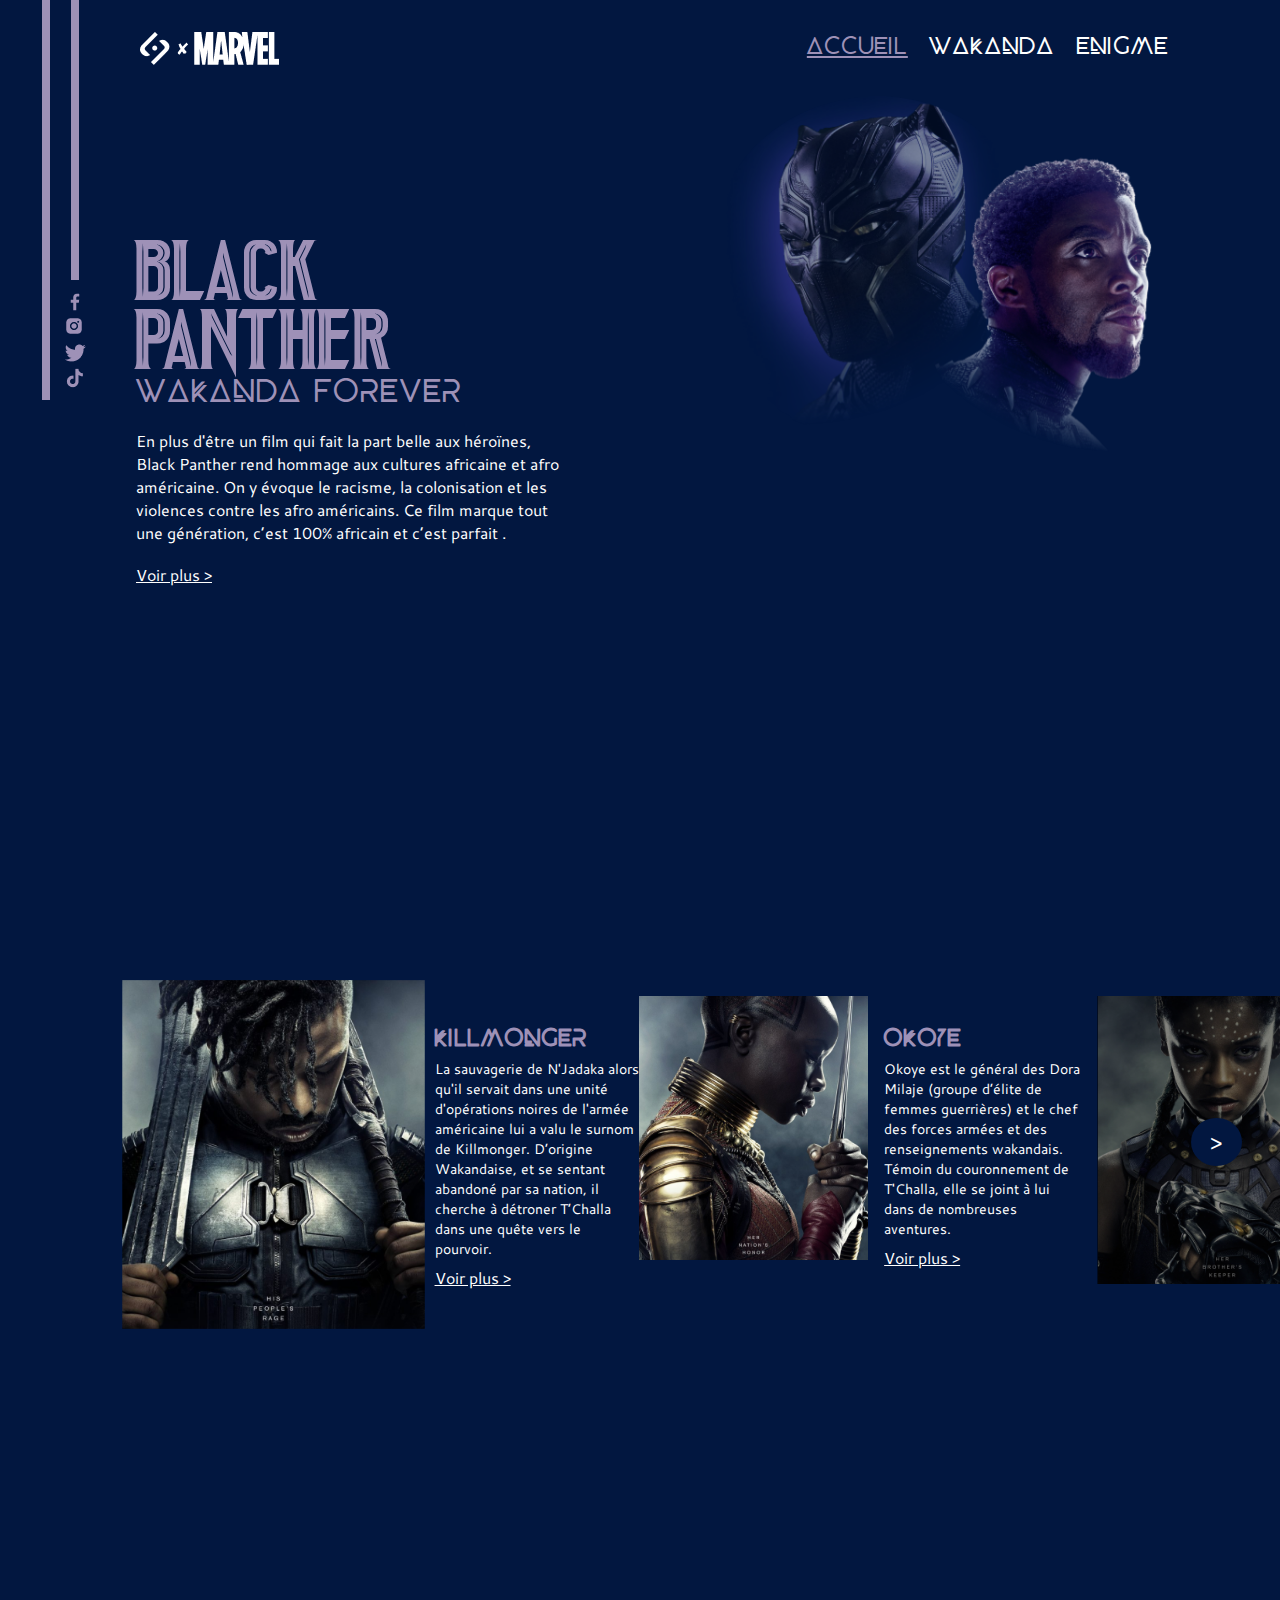
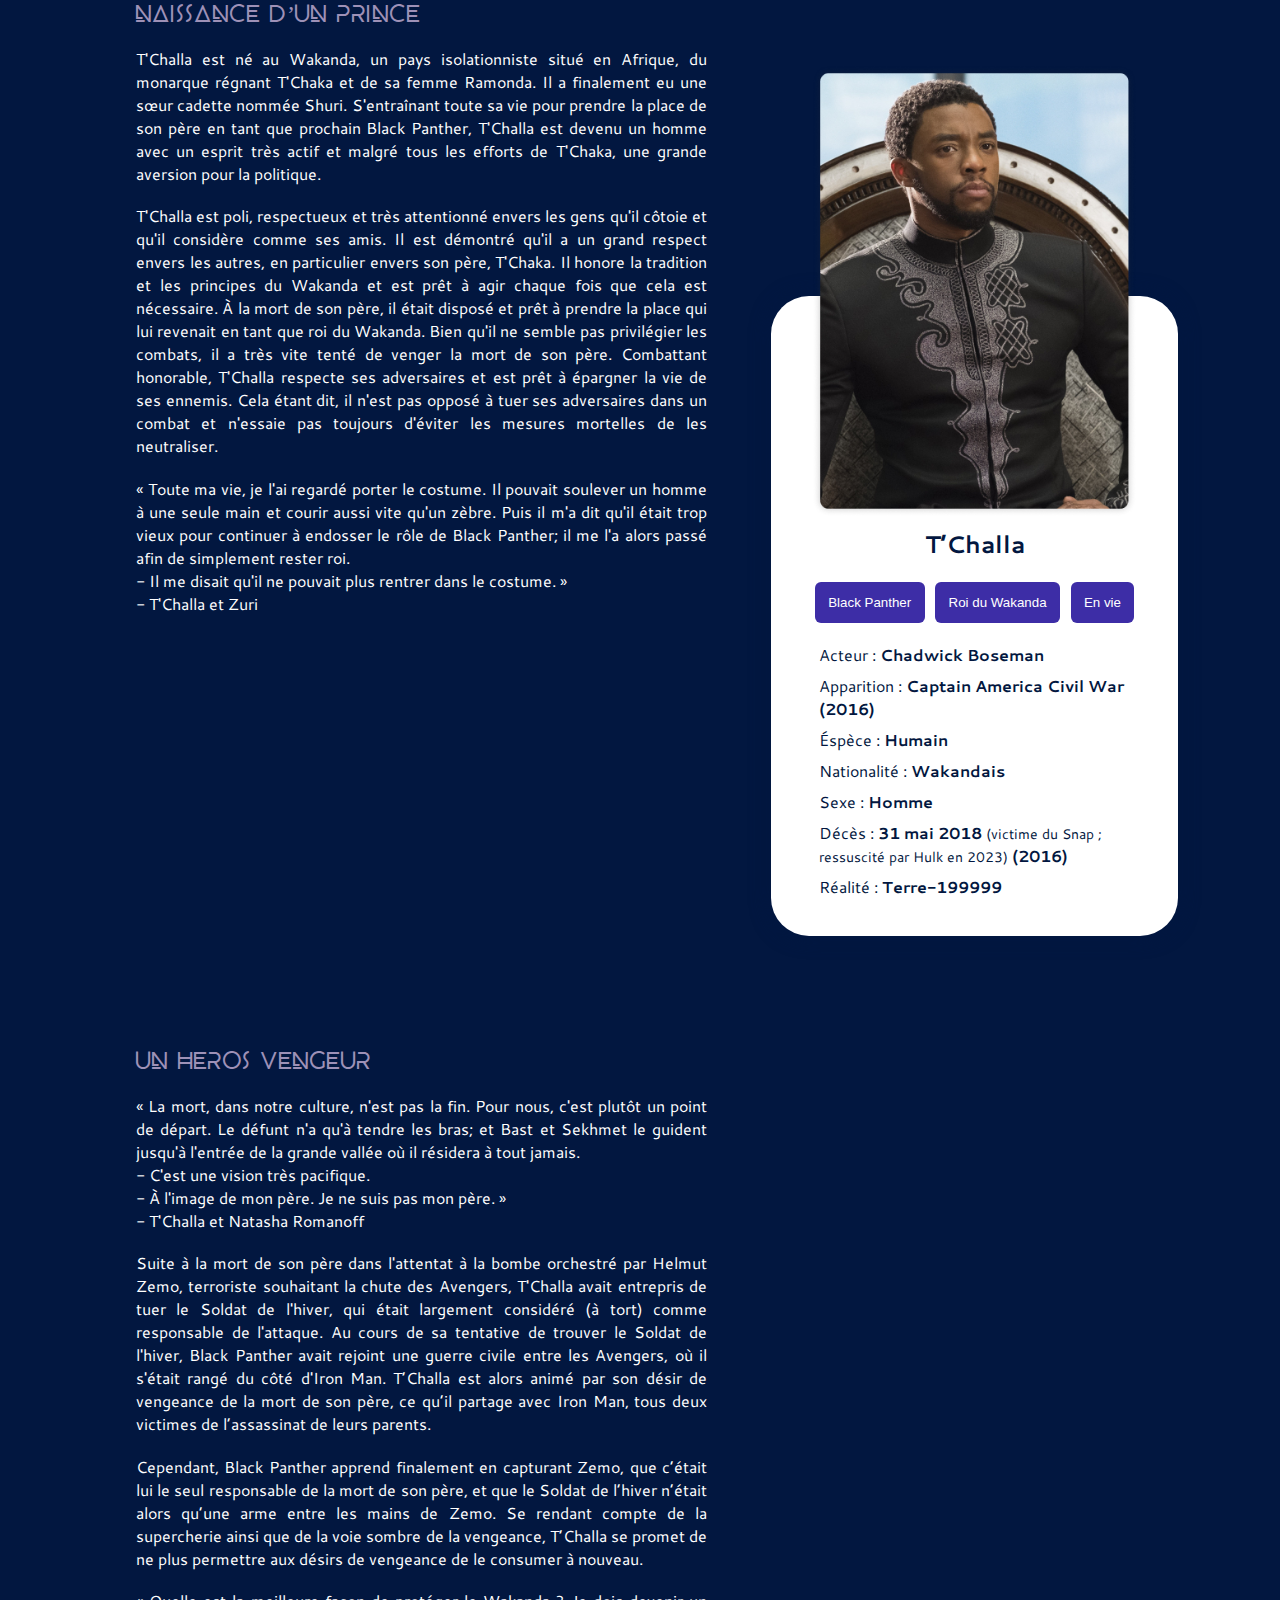
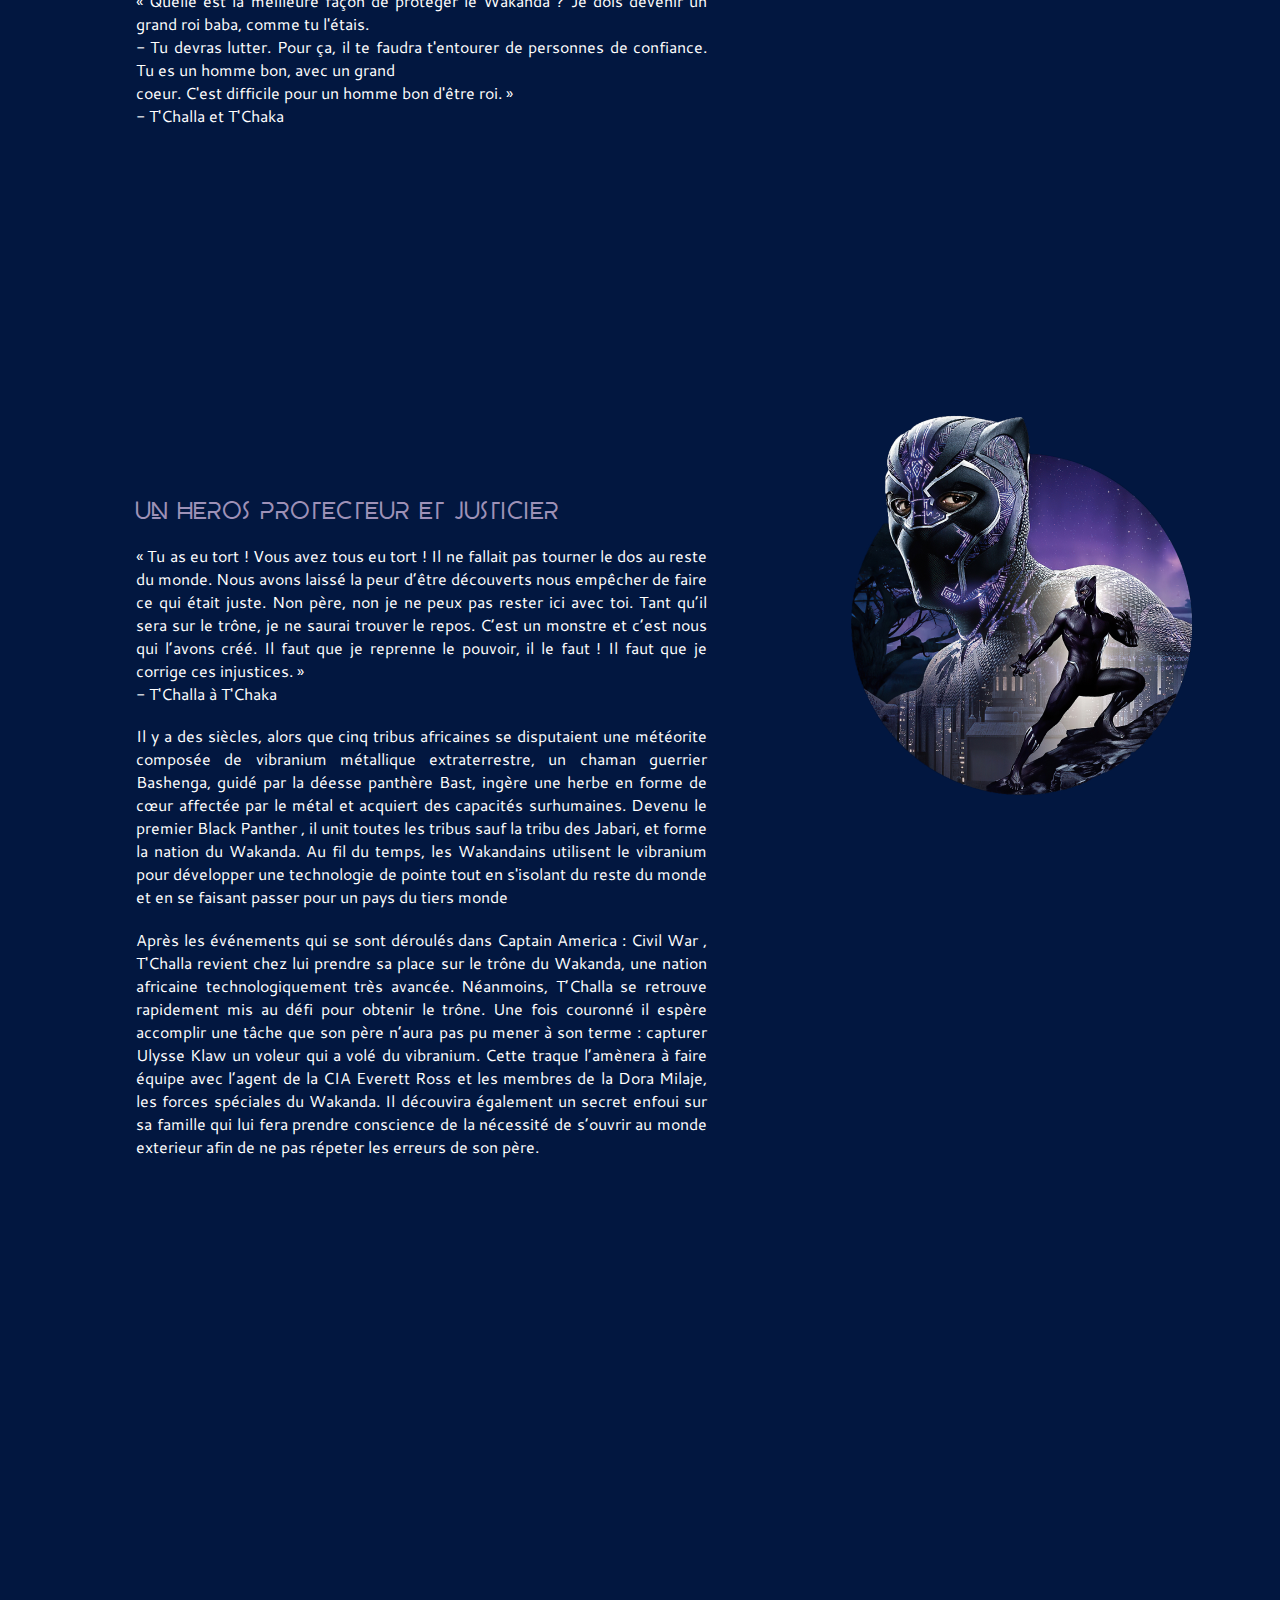
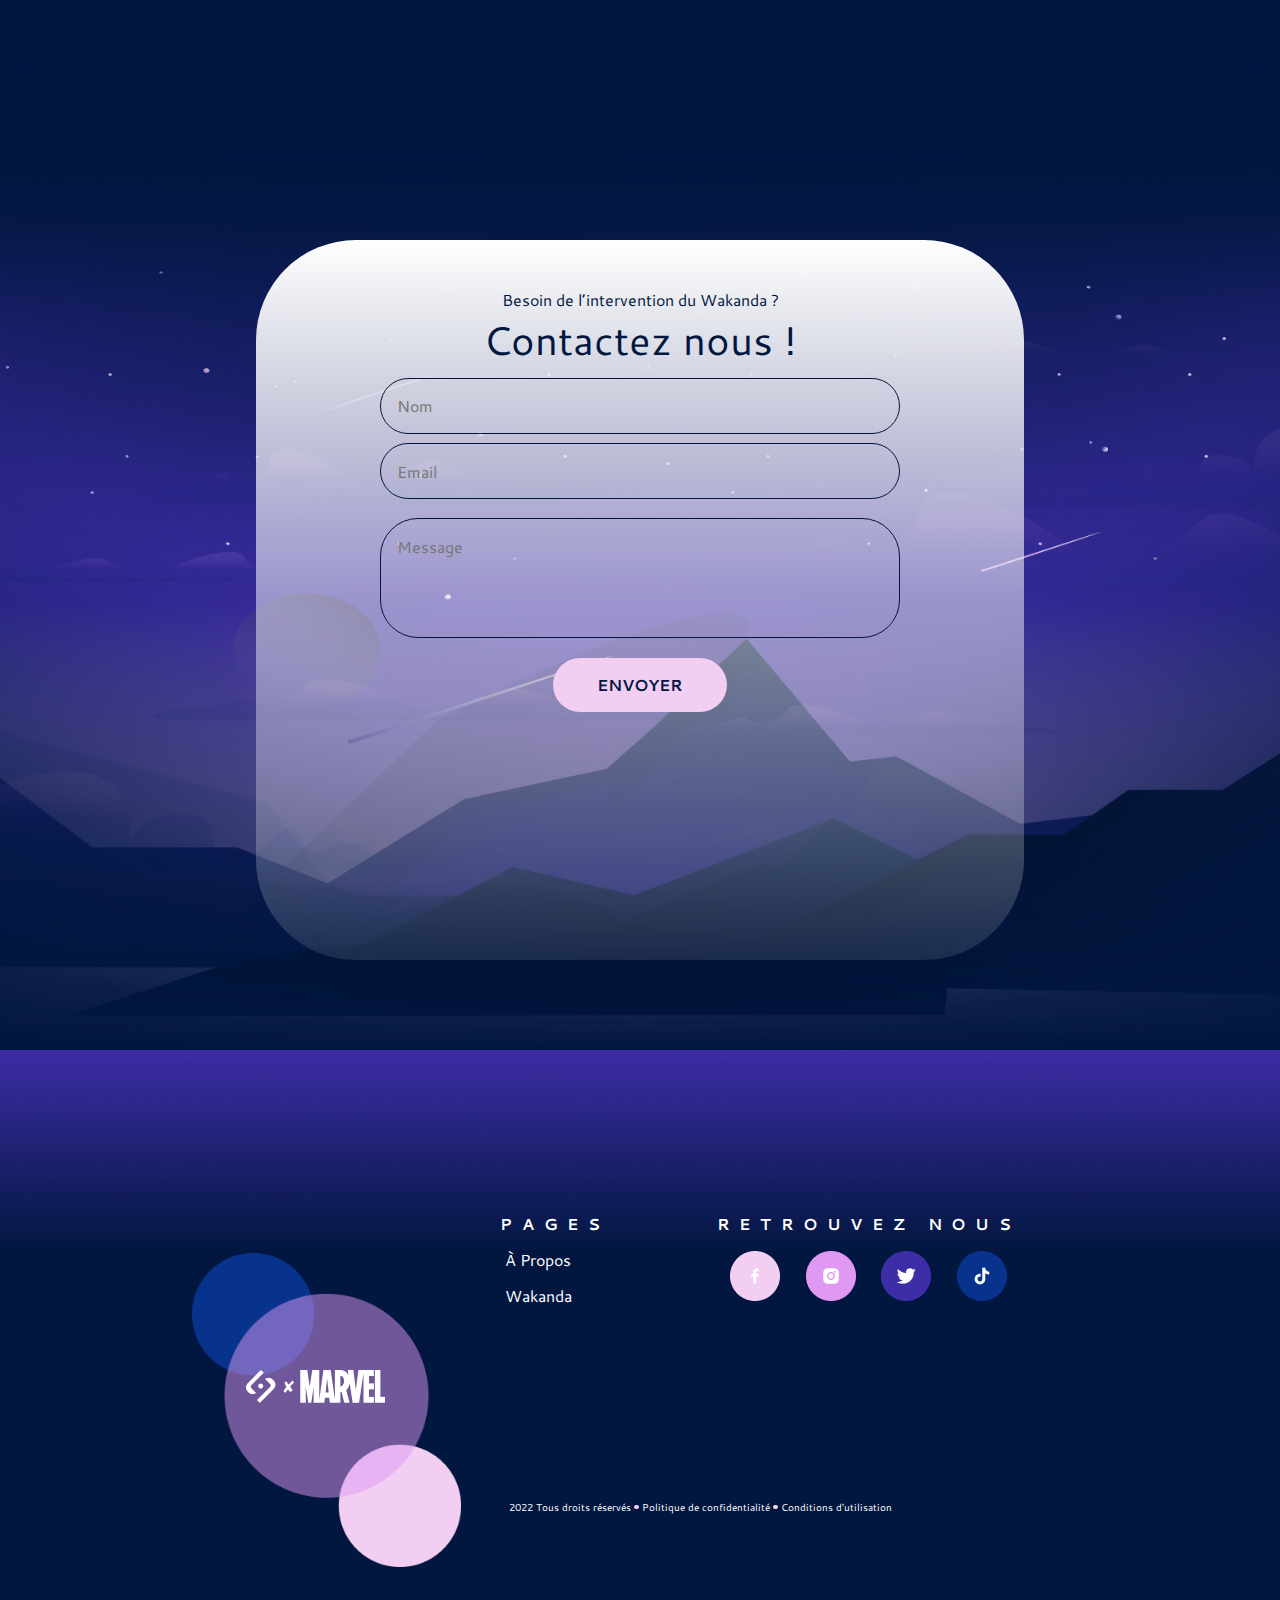
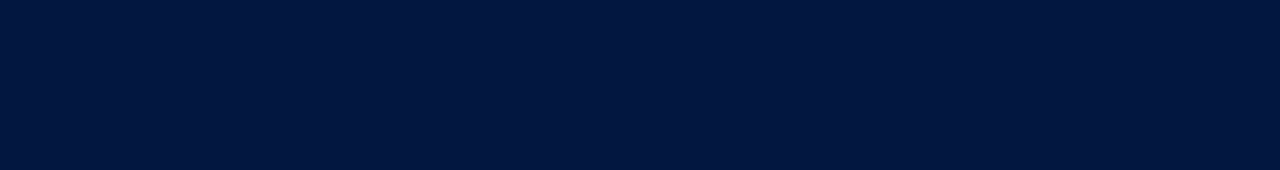
==== commit fbbf6fd1: "I am beging the enigme page" ====
--- a/index.html
+++ b/index.html
@@ -30,8 +30,8 @@
                     <div class="liens">
                         <ul>
                             <li><h2><a href="#">Accueil</a></h2></li>
-                            <li><h2><a href="#">Wakanda</a></h2></li>
-                            <li><h2><a href="#">Enigme</a></h2></li>
+                            <li><h2><a href="./src/wakanda.html">Wakanda</a></h2></li>
+                            <li><h2><a href="./src/enigme.html">Enigme</a></h2></li>
                         </ul>
                     </div>
                 </nav>
--- a/Styles/index.css
+++ b/Styles/index.css
@@ -326,6 +326,7 @@
   font-size: 16px;
   font-weight: 400;
   margin: 1.2em 0;
+  text-align: justify;
 }
 
 .descriptions .more-desc .art-two {
@@ -346,6 +347,7 @@
   font-size: 16px;
   font-weight: 400;
   margin: 1.2em 0;
+  text-align: justify;
 }
 
 .descriptions .more-desc .art-three {
@@ -366,6 +368,7 @@
   font-size: 16px;
   font-weight: 400;
   margin: 1.2em 0;
+  text-align: justify;
 }
 
 .descriptions .desc-hero {
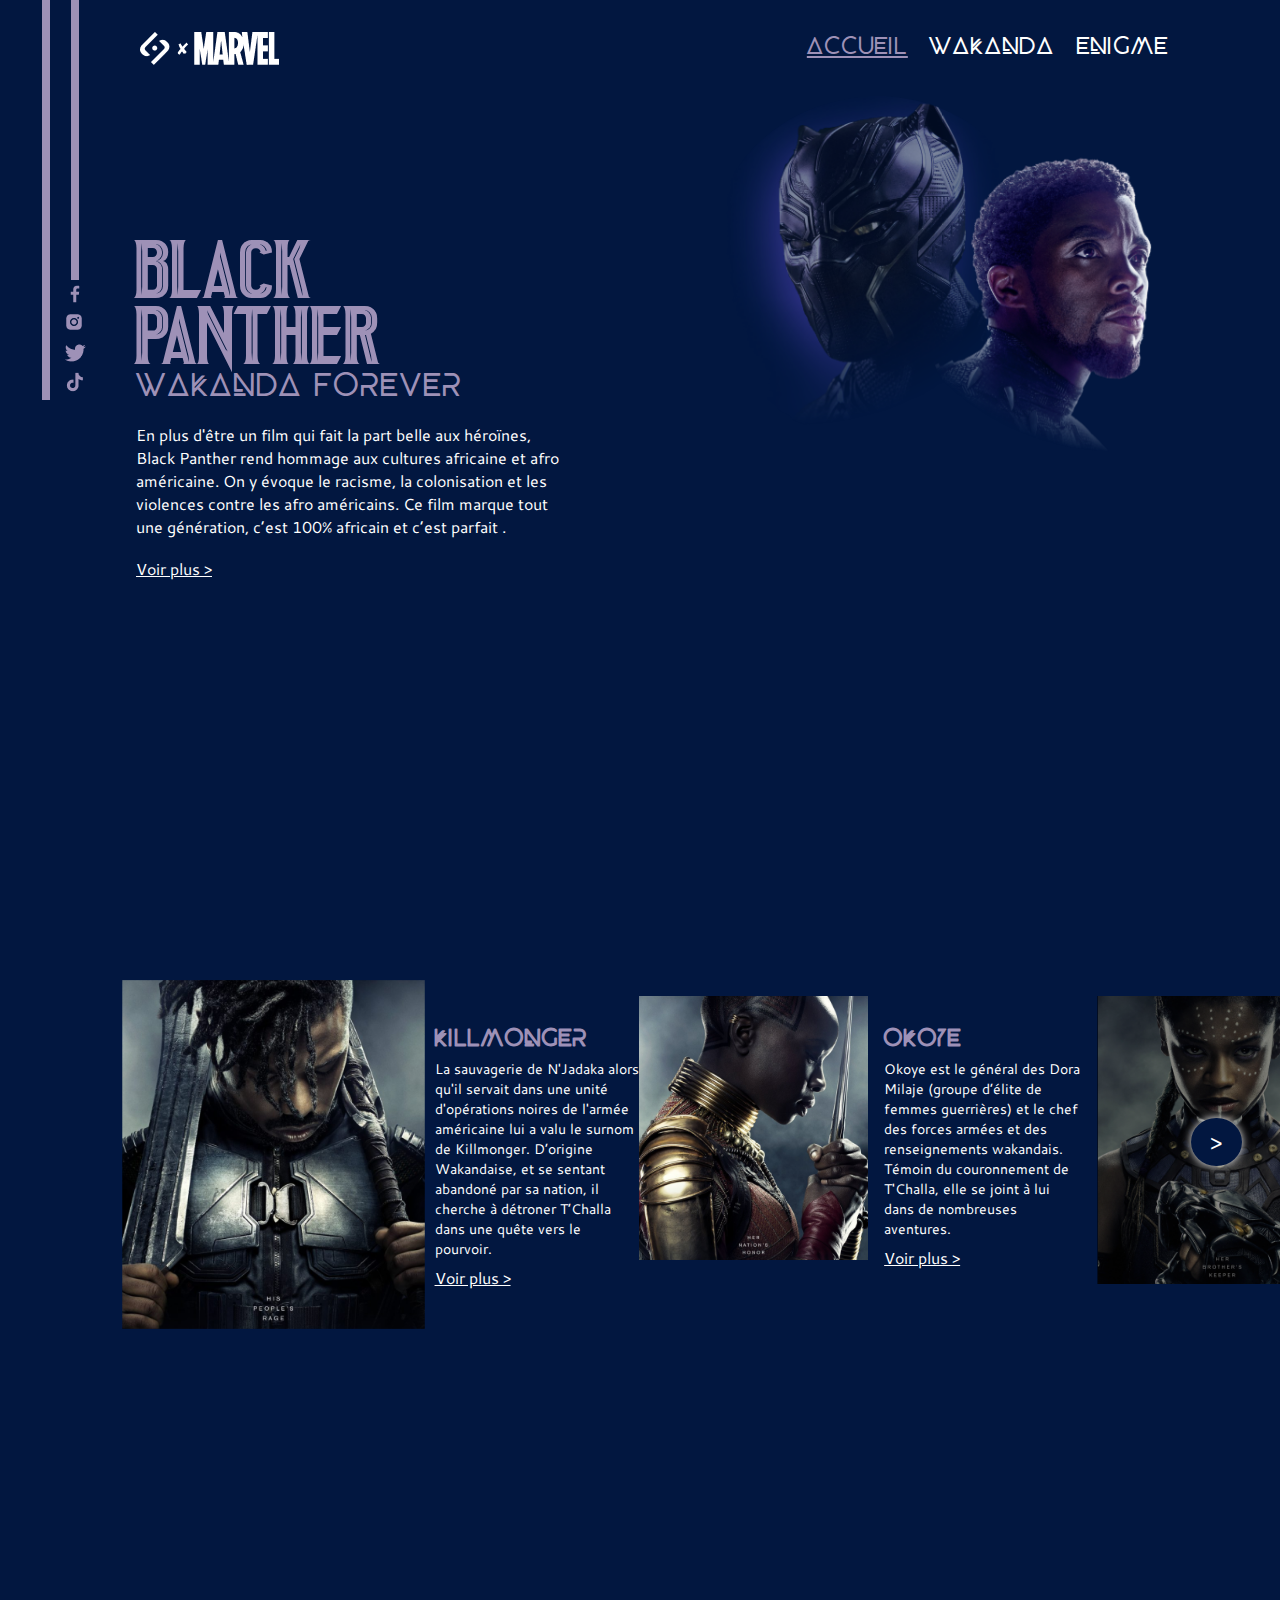
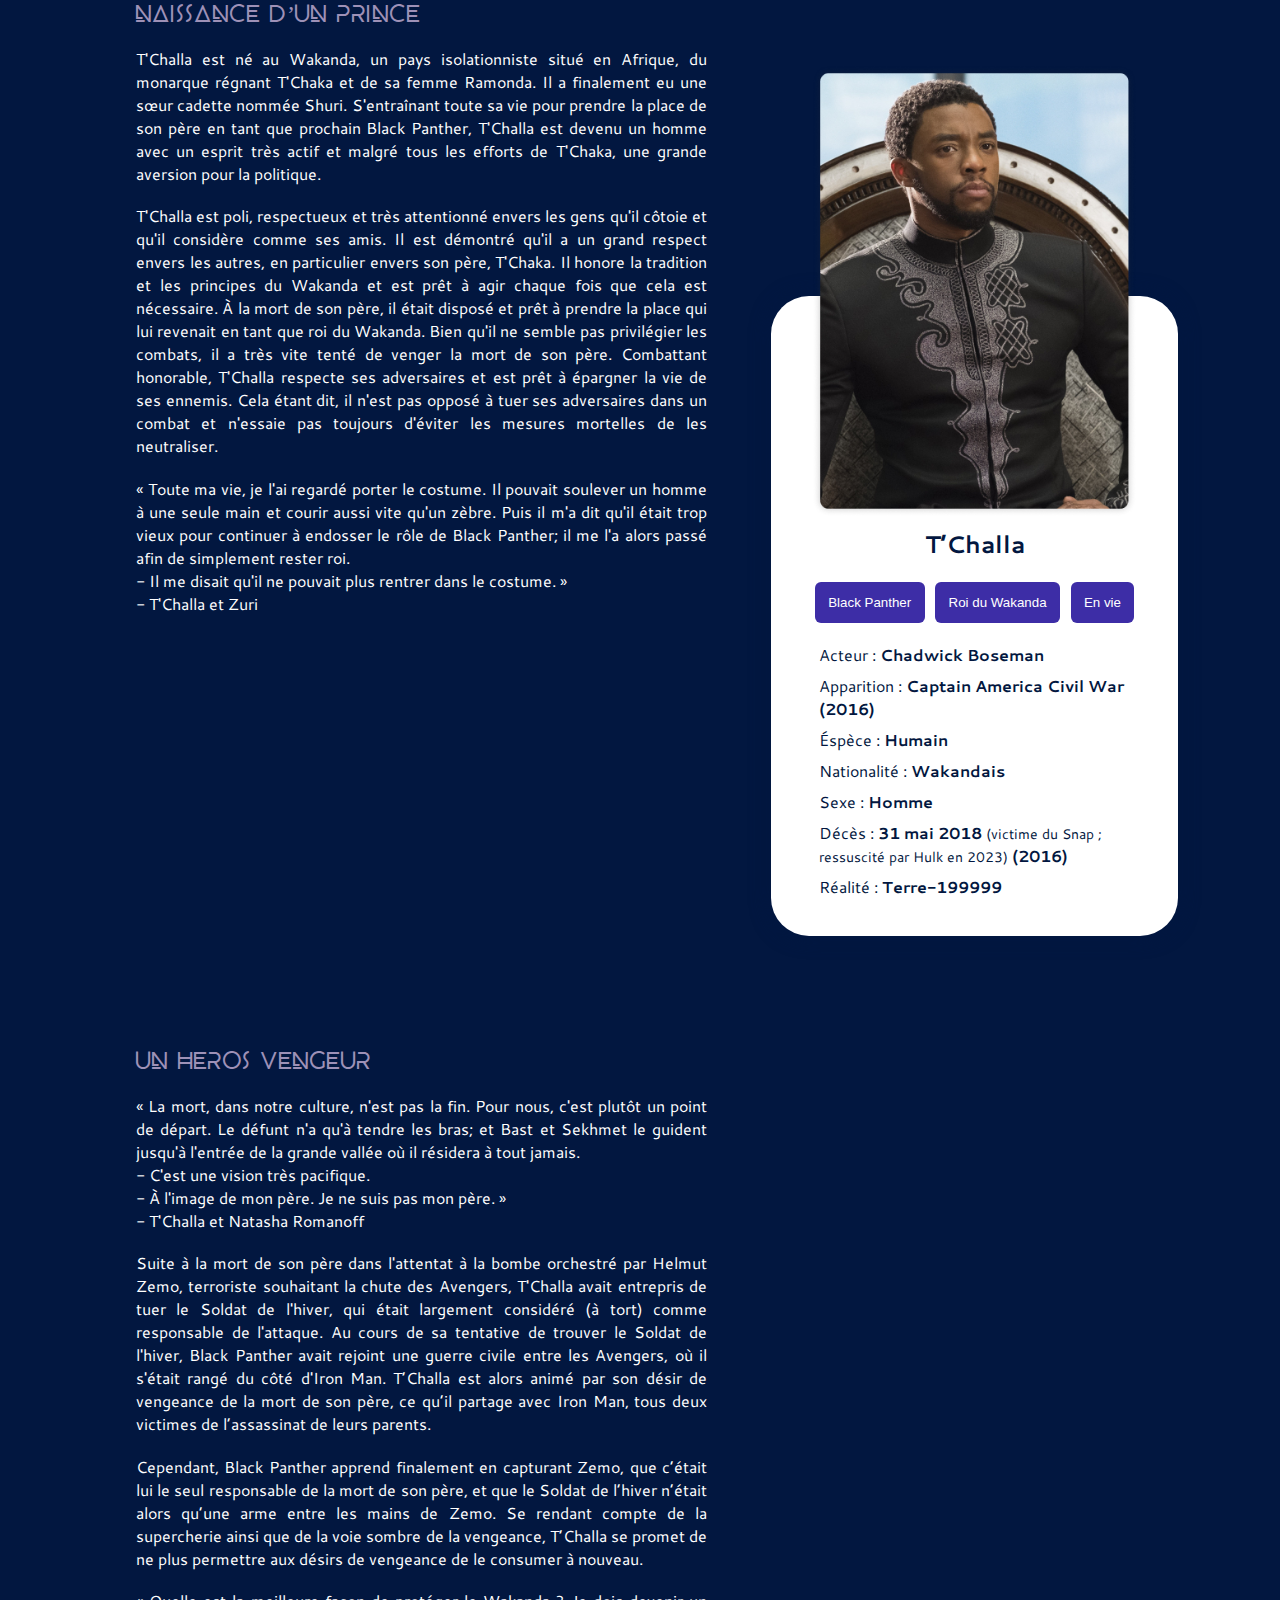
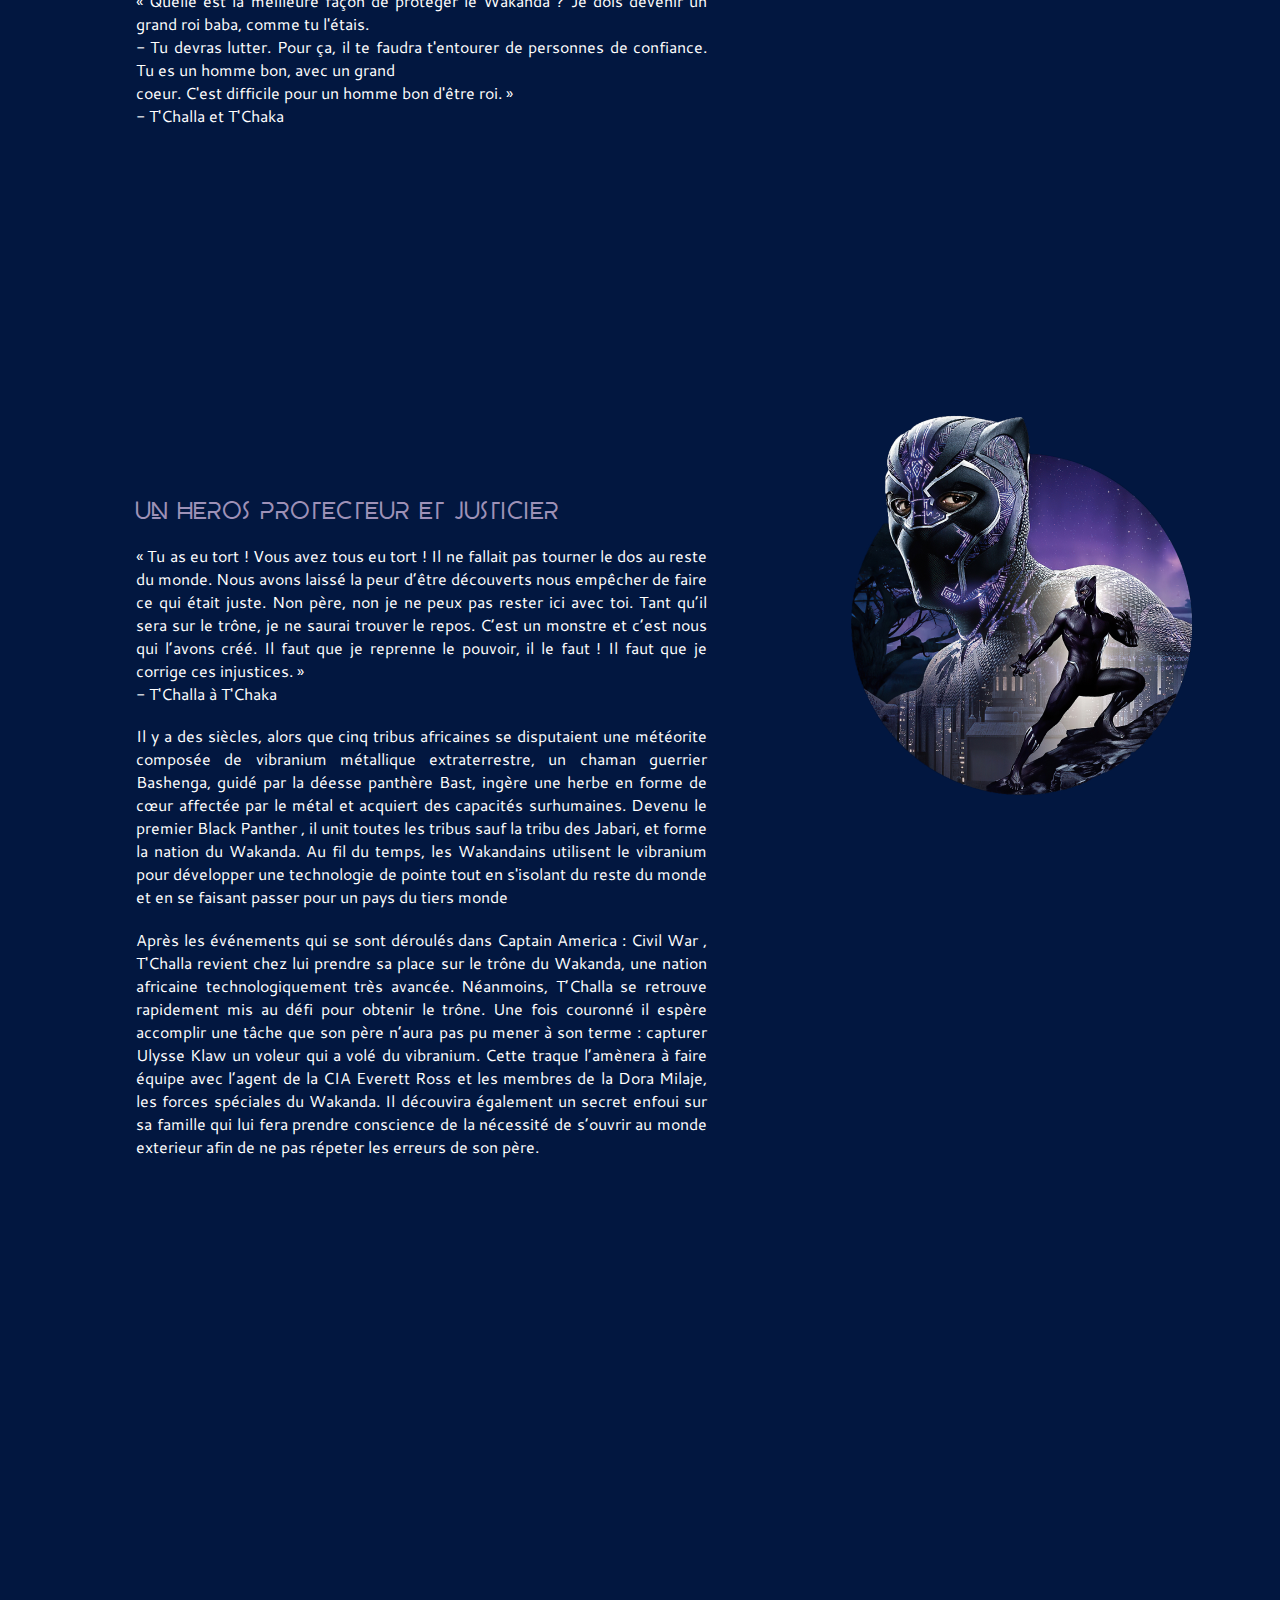
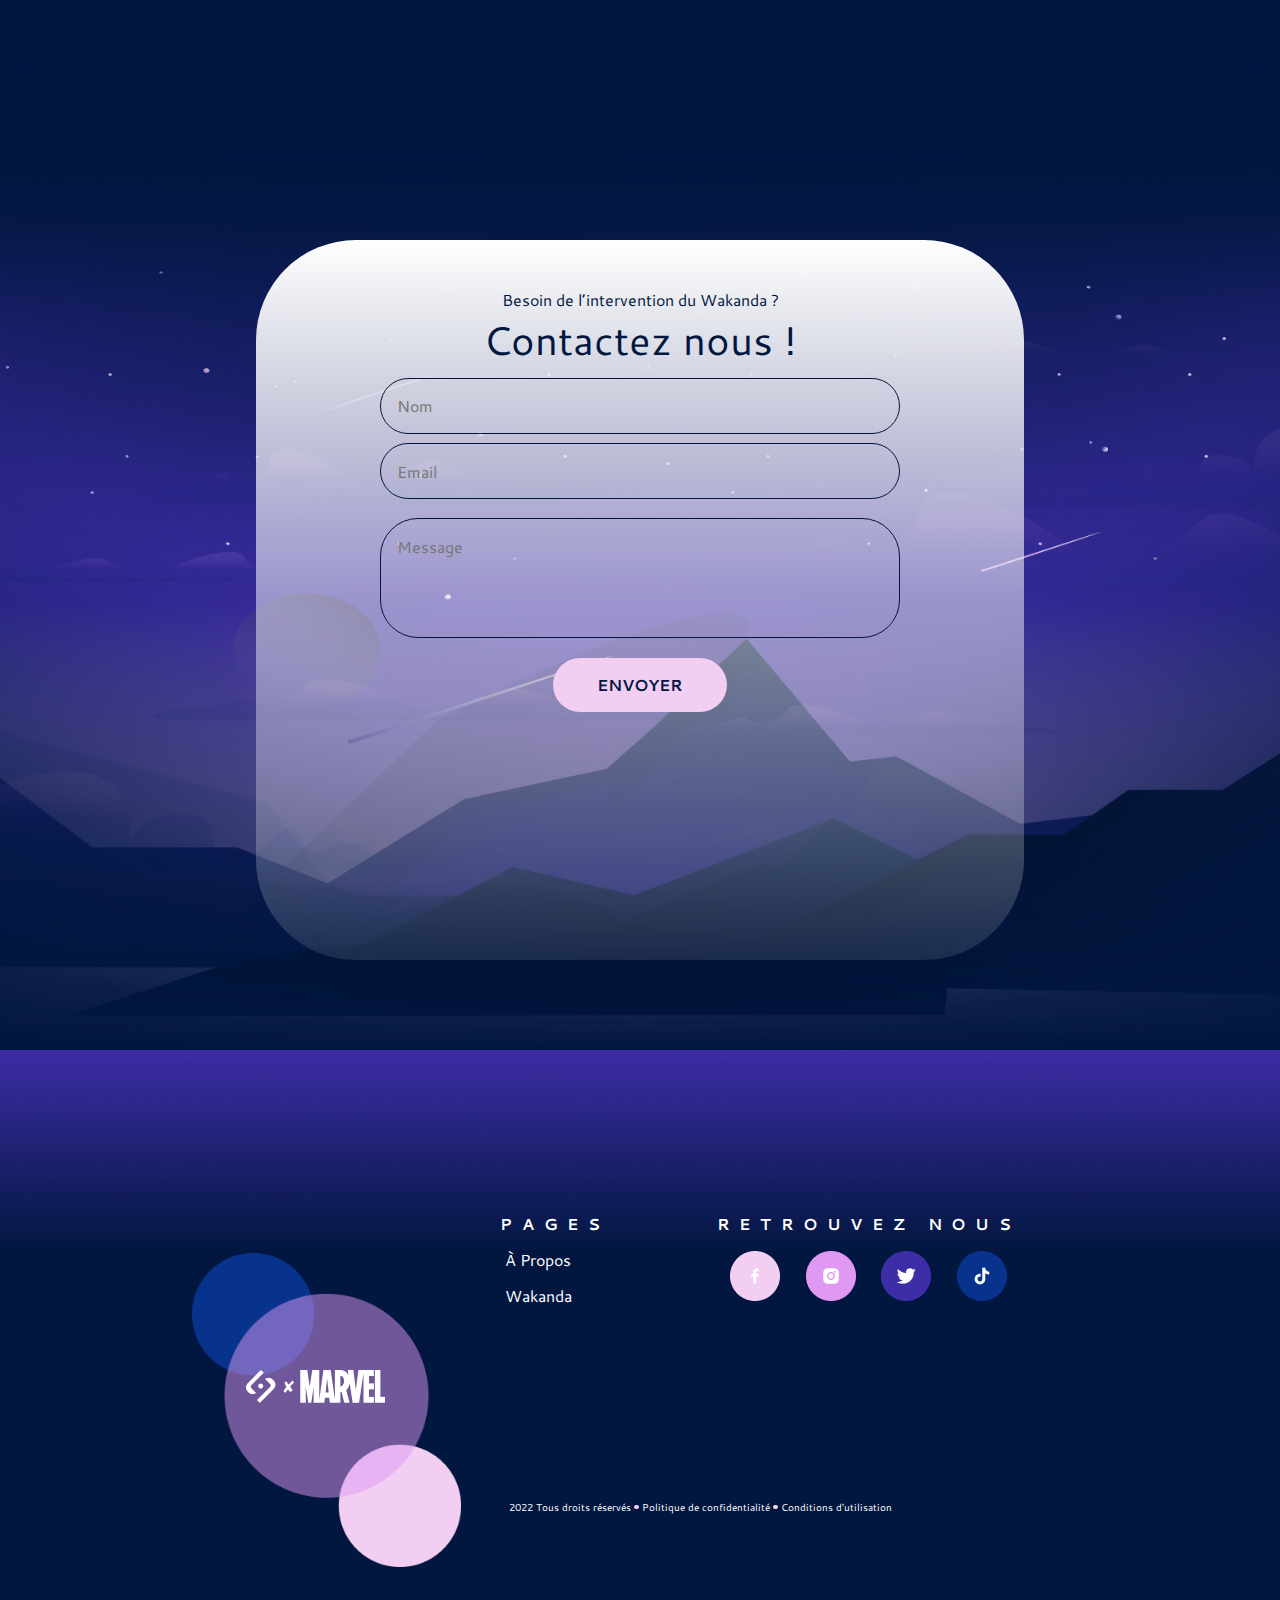
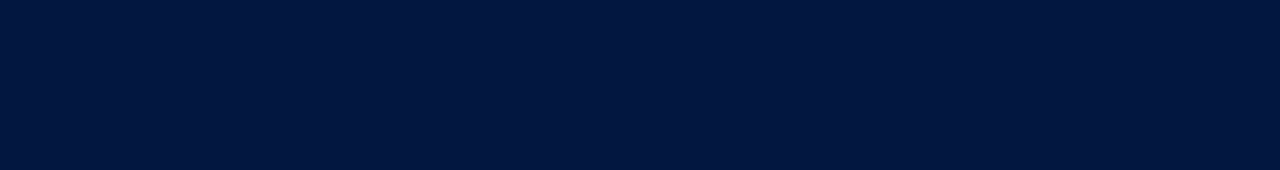
==== commit d052d4b5: "I have done the animation in the home page" ====
--- a/index.html
+++ b/index.html
@@ -16,10 +16,18 @@
                     <div class="line-two">
                         <div class="above"></div>
                         <div class="below">
-                            <img src="./IllustrationLogosAcceuil/Logos/icon_facebook.png" alt="icon_facebook">
-                            <img src="./IllustrationLogosAcceuil/Logos/icon_instagram.png" alt="icon_instagram">
-                            <img src="./IllustrationLogosAcceuil/Logos/icon_twitter.png" alt="icon_twitter">
-                            <img src="./IllustrationLogosAcceuil/Logos/icon_tiktok.png" alt="icon_tiktok">
+                            <a href="http://www.marvel-cineverse.fr/pages/mcu/encyclopedie/personnages/black-panther.html">
+                                <img src="./IllustrationLogosAcceuil/Logos/icon_facebook.png" alt="icon_facebook">
+                            </a>
+                            <a href="http://www.marvel-cineverse.fr/pages/mcu/encyclopedie/personnages/black-panther.html">
+                                <img src="./IllustrationLogosAcceuil/Logos/icon_instagram.png" alt="icon_instagram">
+                            </a>
+                            <a href="http://www.marvel-cineverse.fr/pages/mcu/encyclopedie/personnages/black-panther.html">
+                                <img src="./IllustrationLogosAcceuil/Logos/icon_twitter.png" alt="icon_twitter">
+                            </a>
+                            <a href="http://www.marvel-cineverse.fr/pages/mcu/encyclopedie/personnages/black-panther.html">
+                                <img src="./IllustrationLogosAcceuil/Logos/icon_tiktok.png" alt="icon_tiktok">
+                            </a>
                         </div>
                     </div>
                 </aside>
@@ -35,10 +43,12 @@
                         </ul>
                     </div>
                 </nav>
-                <section class="hero">
+                <section class="hero" id="hero">
                     <article>
-                        <h1>BLACK PANTHER</h1>
-                        <h2>WAKANDA FOREVER</h2>
+                        <div class="super-hero">
+                            <h1>BLACK PANTHER</h1>
+                            <h2>WAKANDA FOREVER</h2>
+                        </div>
                         <p>
                             En plus d'être un film qui fait la part belle aux héroïnes, Black Panther rend 
                             hommage aux cultures africaine et afro américaine. On y évoque le 
@@ -246,10 +256,18 @@
                     <section class="cont-icons">
                         <h2>RETROUVEZ NOUS</h2>
                         <div>
-                            <img src="./IllustrationLogosAcceuil/Logos/footer3.png" alt="footer3">
-                            <img src="./IllustrationLogosAcceuil/Logos/footer4.png" alt="footer4">
-                            <img src="./IllustrationLogosAcceuil/Logos/footer5.png" alt="footer5">
-                            <img src="./IllustrationLogosAcceuil/Logos/footer6.png" alt="footer6">
+                            <a href="http://www.marvel-cineverse.fr/pages/mcu/encyclopedie/personnages/black-panther.html">
+                                <img src="./IllustrationLogosAcceuil/Logos/footer3.png" alt="footer3">
+                            </a>
+                            <a href="http://www.marvel-cineverse.fr/pages/mcu/encyclopedie/personnages/black-panther.html">
+                                <img src="./IllustrationLogosAcceuil/Logos/footer4.png" alt="footer4">
+                            </a>
+                            <a href="http://www.marvel-cineverse.fr/pages/mcu/encyclopedie/personnages/black-panther.html">
+                                <img src="./IllustrationLogosAcceuil/Logos/footer5.png" alt="footer5">
+                            </a>
+                            <a href="http://www.marvel-cineverse.fr/pages/mcu/encyclopedie/personnages/black-panther.html">
+                                <img src="./IllustrationLogosAcceuil/Logos/footer6.png" alt="footer6">
+                            </a>
                         </div>
                     </section>
                 </div>
--- a/Styles/index.css
+++ b/Styles/index.css
@@ -25,6 +25,10 @@
   padding: 0;
 }
 
+html {
+  scroll-behavior: smooth;
+}
+
 body {
   background-color: #021740;
 }
@@ -42,7 +46,7 @@
 /*aside styles*/
 .hero-page .icons {
   width: 100px;
-  height: 400px;
+  /*height: 400px;*/
   display: flex;
   justify-content: flex-end;
   position: fixed;
@@ -52,19 +56,37 @@
 
 .hero-page .icons .line-one {
   width: 8px;
-  height: inherit;
+  height: 400px;
+  animation: lineOne 2s ease-in-out;
   background-color: #9E91B7;
 }
 
+@keyframes lineOne {
+  0% {
+    height: 0px;
+  }
+  100% {
+    height: 400px;
+  }
+}
 .hero-page .icons .line-two {
   width: 50px;
-  height: inherit;
+  height: 400px;
   display: flex;
   flex-direction: column;
   justify-content: center;
-  align-items: center;
-}
-
+  animation: lineTwo 3s ease-in-out;
+  align-items: center;
+}
+
+@keyframes lineTwo {
+  0% {
+    height: 0px;
+  }
+  100% {
+    height: 400px;
+  }
+}
 .hero-page .icons .line-two .above {
   height: 280px;
   width: 8px;
@@ -98,6 +120,13 @@
   place-items: center;
 }
 
+nav .logos img {
+  cursor: pointer;
+}
+nav .logos img:hover {
+  filter: blur(1px);
+}
+
 nav .liens {
   width: 30%;
   height: inherit;
@@ -118,6 +147,10 @@
   color: #9E91B7;
 }
 
+nav .liens ul li h2 a:hover {
+  text-decoration: underline;
+}
+
 nav .liens ul li h2 {
   font-family: BEYNO;
   font-size: 24px;
@@ -141,14 +174,22 @@
   padding: 9em 8.5em;
 }
 
-.hero article h1 {
+.hero article .super-hero {
+  transition: all 0.3s ease-in-out;
+}
+.hero article .super-hero:hover {
+  cursor: pointer;
+  transform: scale(1.1);
+}
+
+.hero article .super-hero h1 {
   color: #9E91B7;
   font-family: Panthera;
   font-weight: 400;
-  font-size: 60px;
-}
-
-.hero article h2 {
+  font-size: 58px;
+}
+
+.hero article .super-hero h2 {
   color: #9E91B7;
   font-family: BEYNO;
   font-weight: 400;
@@ -198,9 +239,14 @@
   color: #FFFFFF;
   font-family: "Cantarell", sans-serif;
   font-size: 24px;
-  cursor: pointer;
   top: 40%;
   right: 3%;
+  box-shadow: 0 0 10px #FFFFFF;
+  transition: all 0.3s ease-in-out;
+}
+.slide-hero button:hover {
+  cursor: pointer;
+  box-shadow: 0 0 20px #FFFFFF;
 }
 
 .slide-hero .wakanda-hero {
@@ -592,6 +638,10 @@
   height: 44vh;
   position: relative;
   background: url(../IllustrationLogosAcceuil/Logos/footer1.png) no-repeat center center/contain;
+  transition: all 0.3s ease-in-out;
+}
+footer .contenus-footer .contenus-cercle:hover {
+  transform: scale(1.1);
 }
 
 footer .contenus-footer .contenus-cercle img {
@@ -642,6 +692,9 @@
 footer .contenus-footer .desc-footer .first article ul li p a {
   color: #FFFFFF;
   text-decoration: none;
+}
+footer .contenus-footer .desc-footer .first article ul li p a:hover {
+  text-decoration: underline;
 }
 
 footer .contenus-footer .desc-footer .first .cont-icons h2 {
@@ -716,10 +769,10 @@
   .hero article {
     padding: 6em;
   }
-  .hero article h1 {
+  .hero article .super-hero h1 {
     font-size: 32px;
   }
-  .hero article h2 {
+  .hero article .super-hero h2 {
     font-size: 24px;
   }
   .hero article p {
